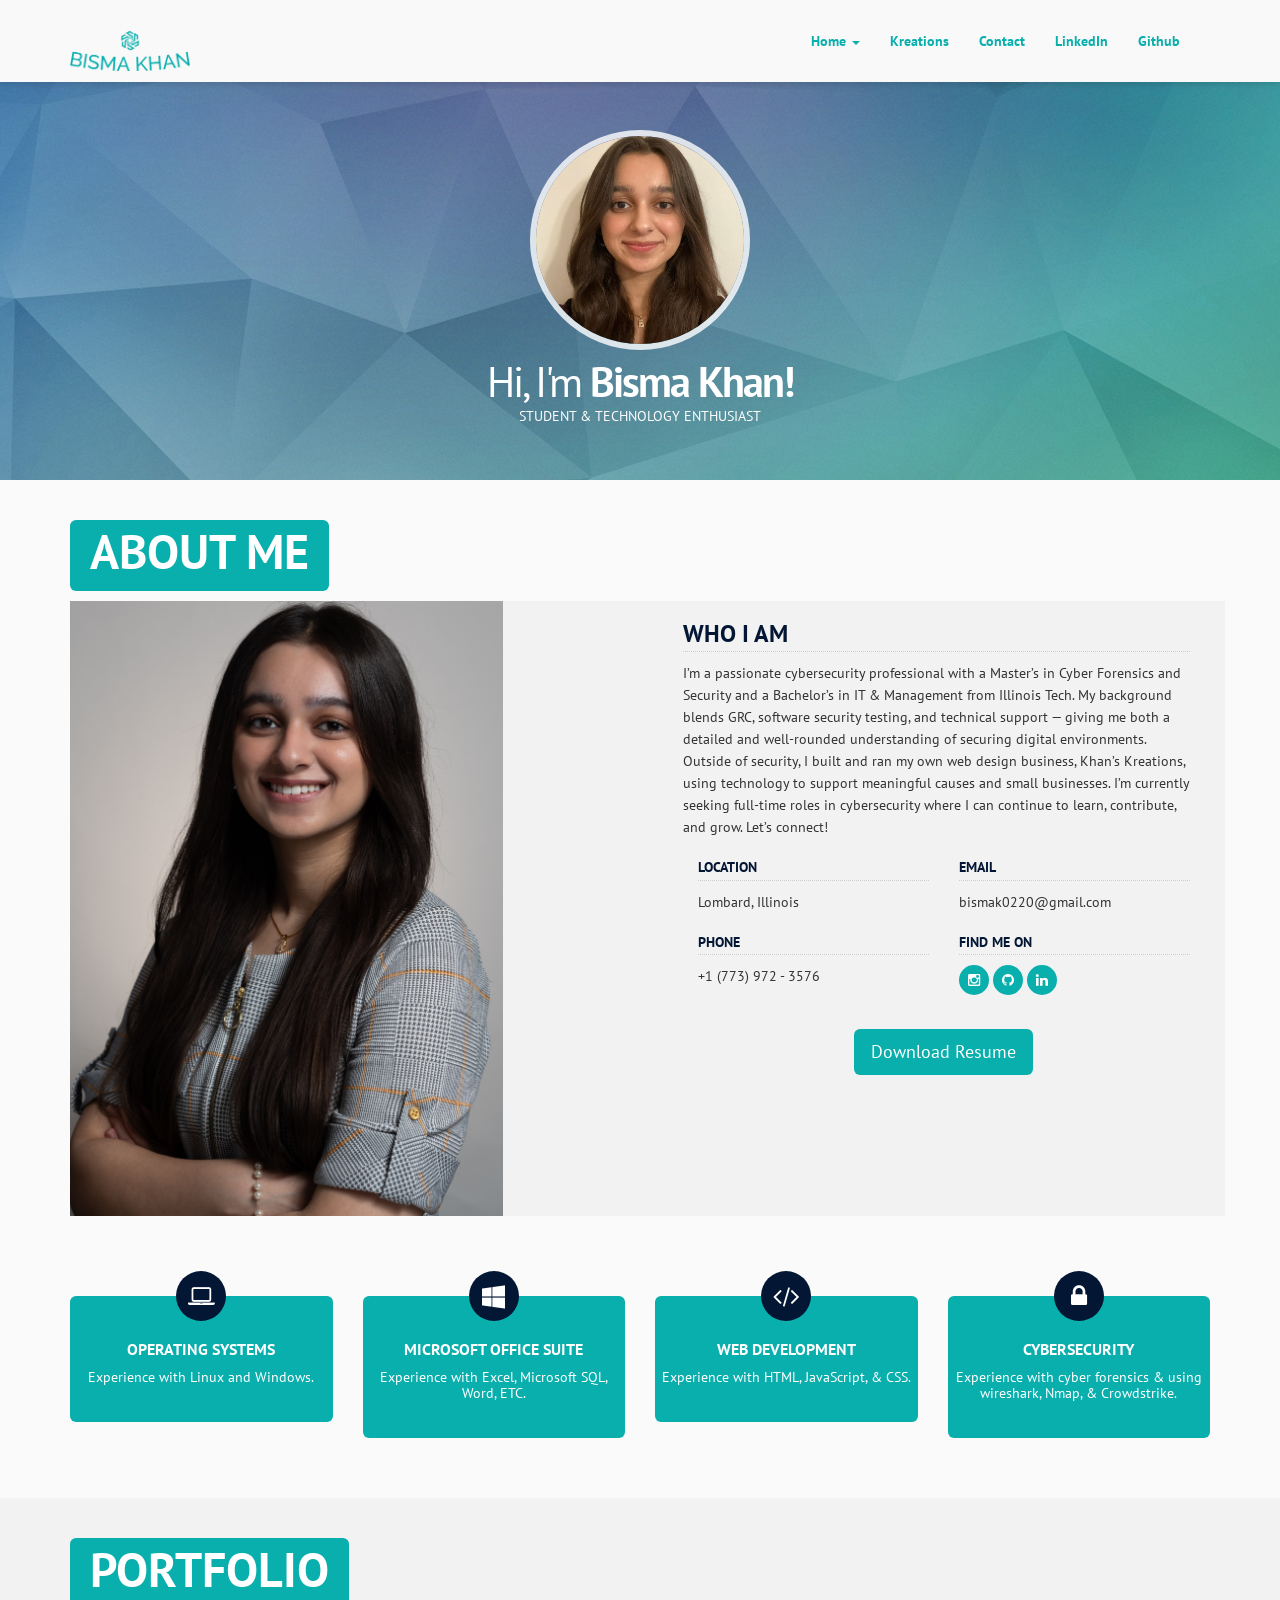
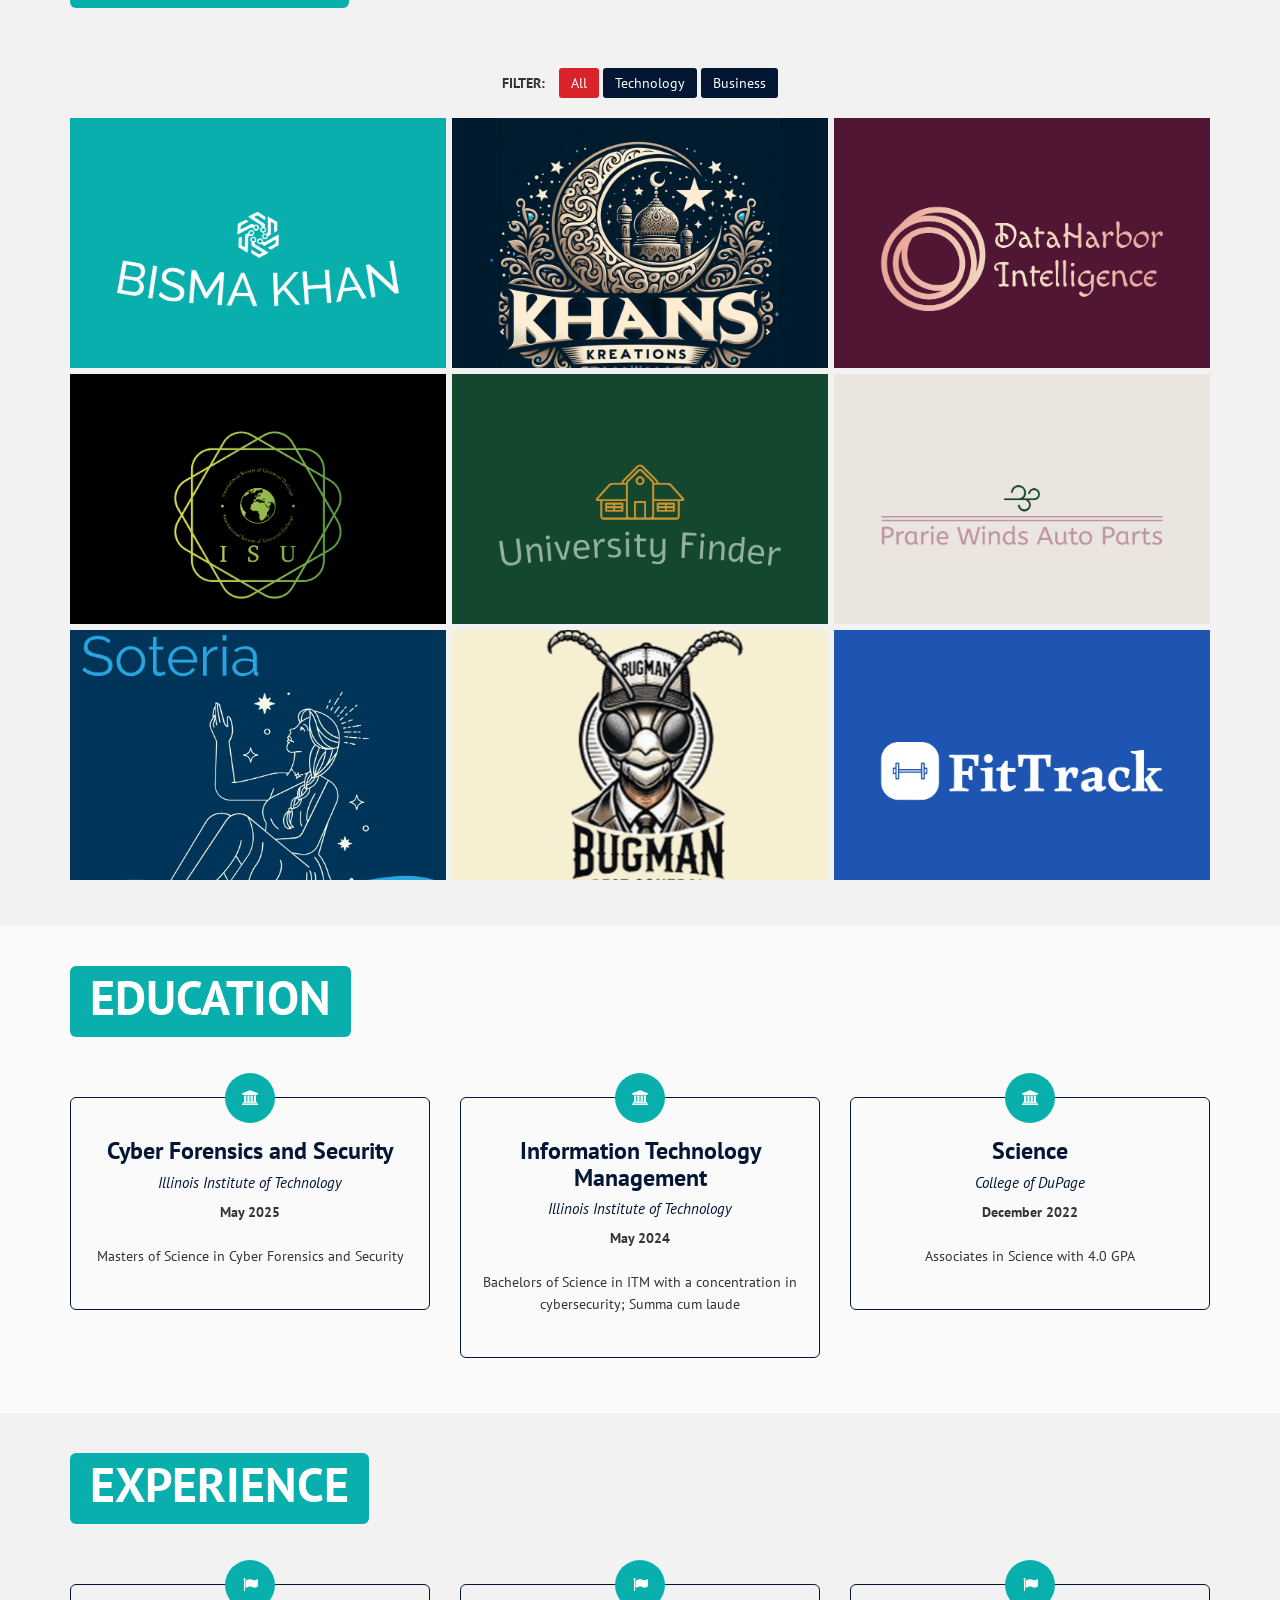
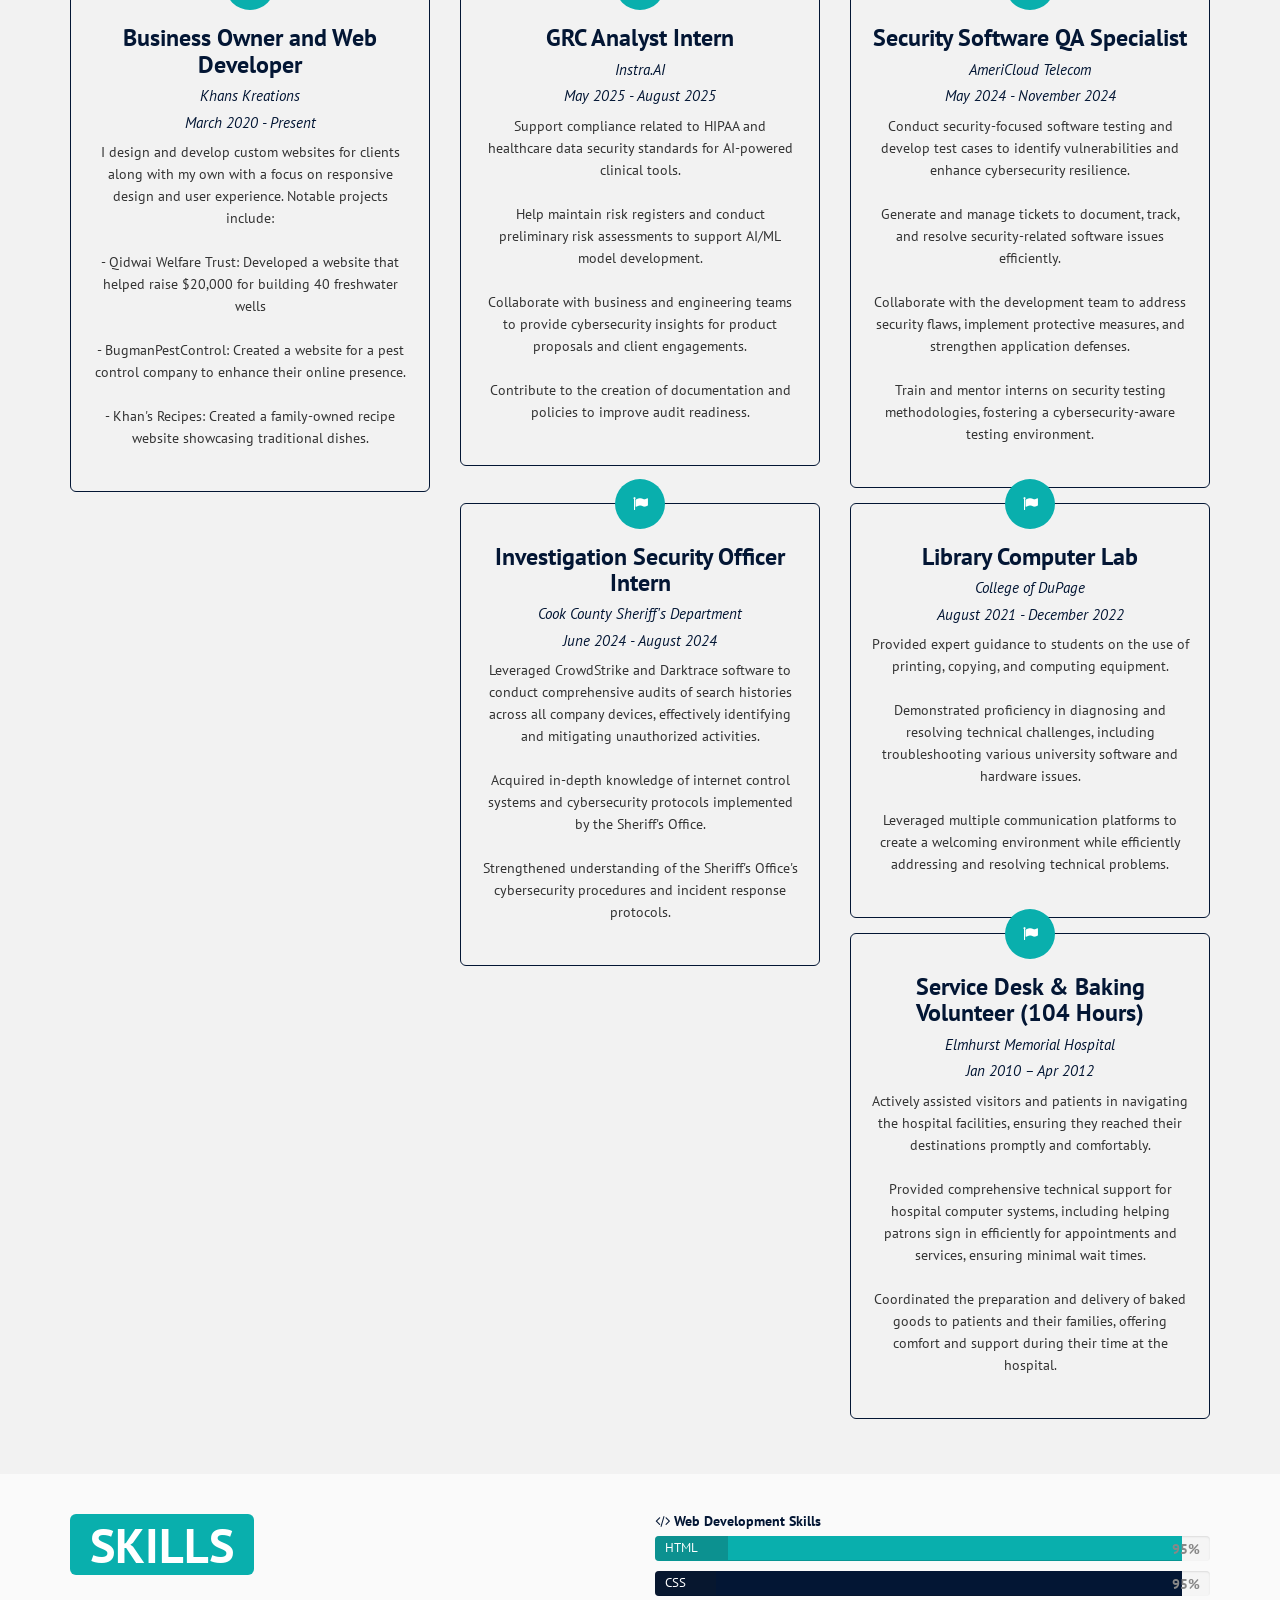
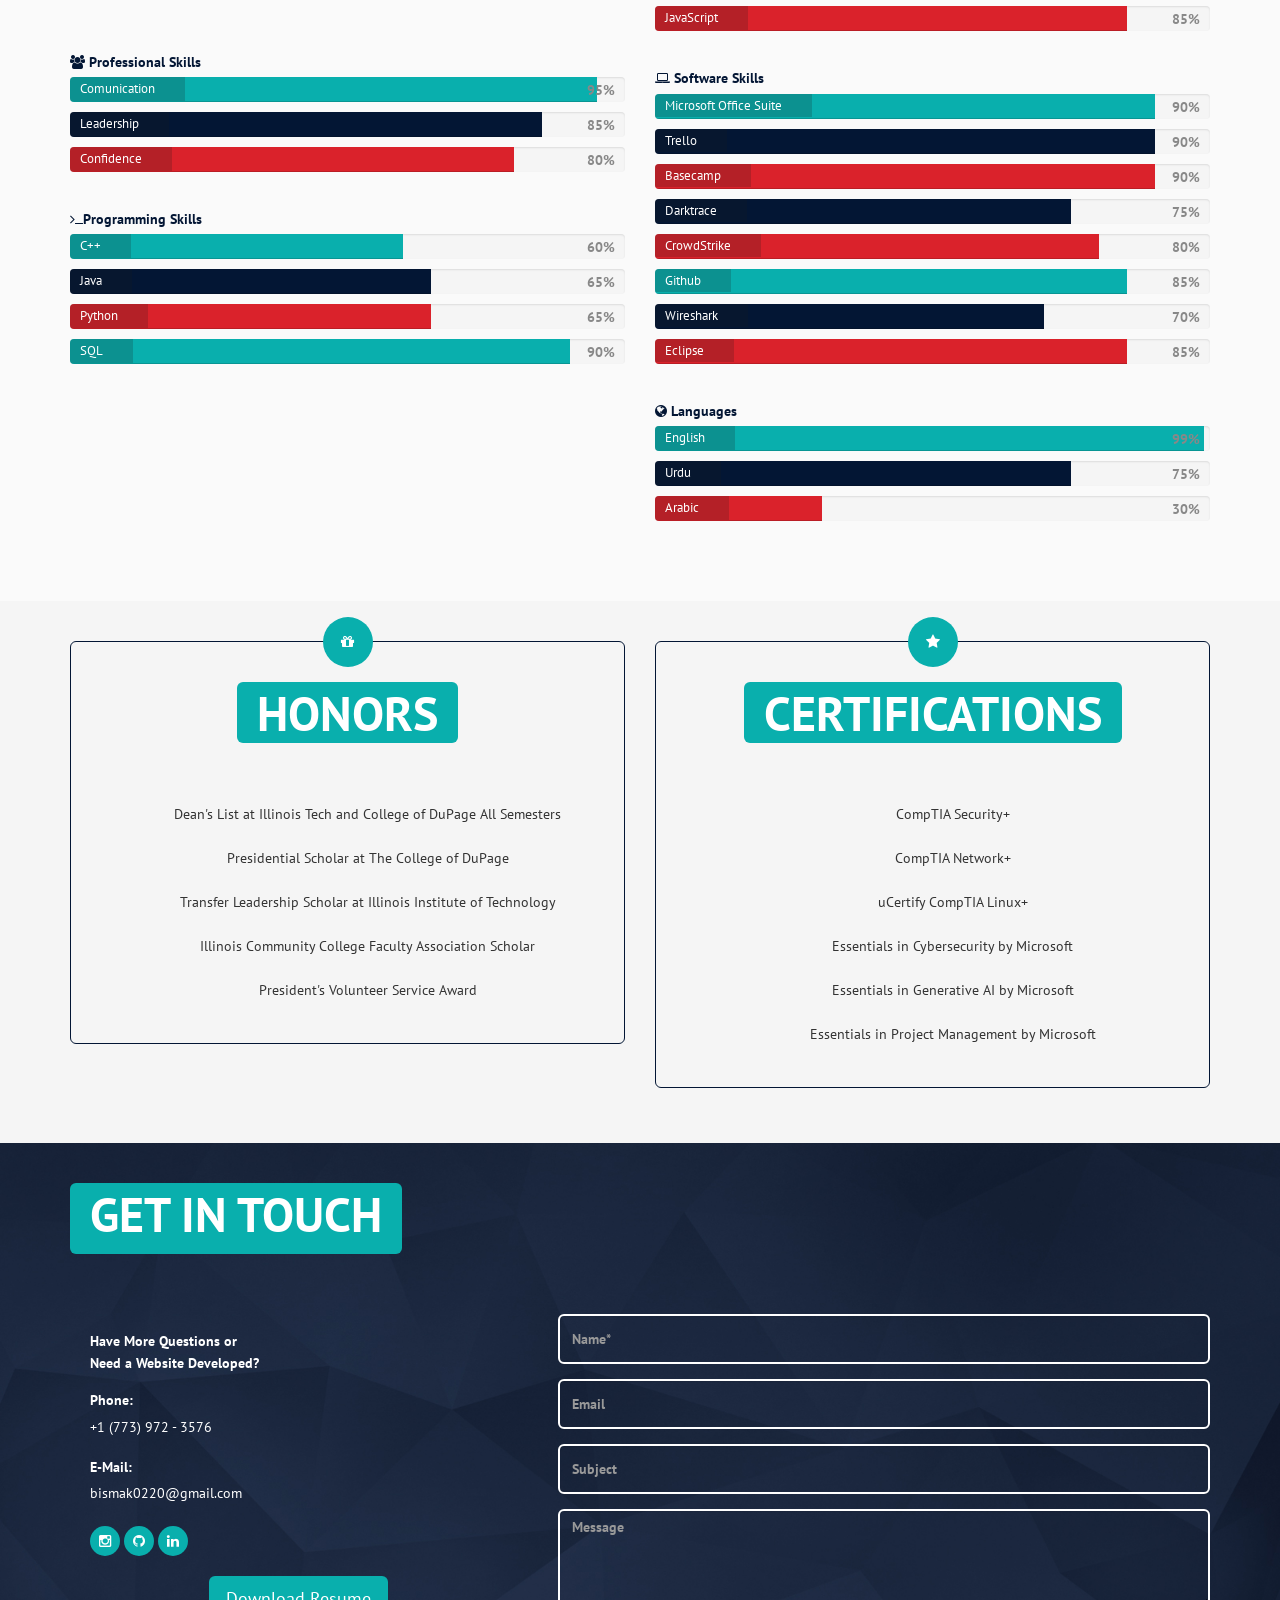
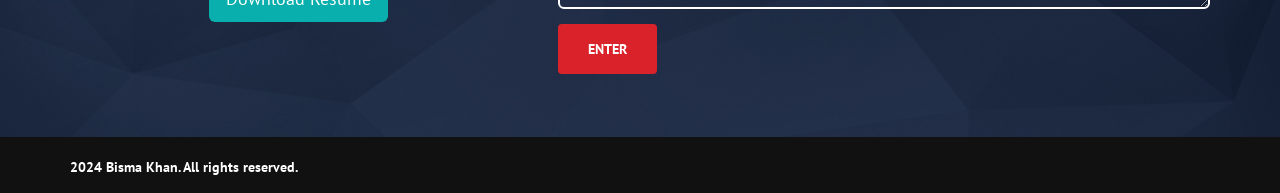
==== index.html @ 7ed5a1ad "updating spacing" ====
<!DOCTYPE html><html lang="en"><head>
	
<meta charset="utf-8">
<meta http-equiv="X-UA-Compatible" content="IE=edge">
<meta name="viewport" content="width=device-width, initial-scale=1">
<title>Bisma's WebPage</title>

<!-- Favicons
================================================== -->
<link rel="shortcut icon" href="favicon2.png" type="image/x-icon">
<link rel="icon" href="favicon2.png" type="image/x-icon">
<!-- / Favicons
================================================== -->

<!-- >> CSS
============================================================================== -->
<link href="vendor/bootstrap/css/bootstrap.min.css" rel="stylesheet">
<!-- Google Web Fonts -->
<link href="https://fonts.googleapis.com/css?family=PT+Sans:400,700" rel="stylesheet" type="text/css">
<!-- Font Awesome -->
<link href="vendor/font-awesome/css/font-awesome.min.css" rel="stylesheet">
<!-- animate.css -->
<link href="vendor/animate.css" rel="stylesheet">
<!-- fancybox.css -->
<link href="vendor/fancybox/jquery.fancybox.css" rel="stylesheet">
<!-- owl carousel -->
<link href="vendor/owl.carousel/owl-carousel/owl.carousel.css" rel="stylesheet">
<link href="vendor/owl.carousel/owl-carousel/owl.theme.css" rel="stylesheet">
<!-- Main Styles -->
<link href="css/styles.css" rel="stylesheet">

<!-- >> /CSS
============================================================================== -->
</head>
<body class="">
<!-- Page Loader
========================================================= -->
<div class="loader-container" id="page-loader"> 
  <div class="loading-wrapper loading-wrapper-hide">
    <div class="loader-animation" id="loader-animation">
        <svg class="svg-loader" width="100" height="100">
          <circle cx="50" cy="50" r="25"></circle>
        </svg>
    </div>    
    <!-- Edit With Your Name -->
    <div class="loader-name" id="loader-name">
      <img src="img/logo-negative.png" alt="">
    </div>
    <!-- /Edit With Your Name -->
  </div>   
</div>
<!-- /End of Page loader
========================================================= -->


<!-- Header
================================================== -->
<header id="header">
	<nav class="navbar">
        <div class="container">

            <!-- Navbar Header -->
            <div class="navbar-header">
            	<!-- Collapse Button -->
                <button type="button" class="navbar-toggle" data-toggle="collapse" data-target=".navbar-main-collapse">
                    <i class="fa fa-bars"></i>
                </button>
                <!-- /Collapse Button -->
                <!-- logo -->
                <a class="navbar-brand" href="#hero1">
                   <img src="img/logo.png" alt="">
                </a>
                <!-- /logo -->
            </div>
            <!-- / Navbar Header -->

            <!-- Collect the nav links, forms, and other content for toggling -->
            <div class="collapse navbar-collapse navbar-right navbar-main-collapse">
                <ul class="nav navbar-nav">
                    <!-- Home Dropdown -->
                    <li class="dropdown">
                        <a href="#" class="dropdown-toggle" data-toggle="dropdown">Home <span class="caret"></span></a>
                        <ul class="dropdown-menu">
                            <li><a href="#about">About</a></li>
                            <li><a href="#portfolio">Portfolio</a></li>
                            <li><a href="#education">Education</a></li>
                            <li><a href="#experience">Experience</a></li>
                            <li><a href="#skills">Skills</a></li>
                            <li><a href="#honors-certifications">Honors</a></li>
                            <li><a href="#honors-certifications">Certifications</a></li>
                        </ul>
                    </li>
                    <!-- Websites -->
                    <li>
                        <a href="Kreations.html">Kreations</a>
                    </li>
                    <!-- Contact -->
                    <li>
                        <a href="#contact">Contact</a>
                    </li>
					<li>
                        <a href="https://www.linkedin.com/in/bkhan02">LinkedIn</a>
                    </li>
					<li>
                        <a href="https://github.com/bismak02">Github</a>
                    </li>
                </ul>
            </div>
            <!-- /.navbar-collapse -->
        </div>
        <!-- /.container -->
    </nav>
</header>
<!-- / Header
================================================== -->

<!-- Main Content
================================================== -->
<section id="body" class="">	

	<!-- Section: Mini Hero -->
	<div class="section-mini-hero" id="hero1" style="background-image: url('img/bg2.jpg');">
		<div class="container">
			<div class="profile-pic">
				<img src="img/profile.jpg" alt="">
			</div>
			<h1 class="title1 mini-hero-title">Hi, I'm <strong>Bisma Khan!</strong></h1>
			<h2 class="title2 mini-hero-subtitle">Student &amp; Technology Enthusiast</h2>			
		</div>
	</div>
	<!-- /Section: Mini Hero -->

	<!-- Section: About  -->
	<div class="section-about" id="about">
		<div class="container">
			<!-- Section Title -->
			<h2 class="title-of-section title-border">About Me</h2>
			<!-- /Section Title -->	
		</div>
		<div class="container about-container">
			<div class="row contrast">
				<!-- Left Column -->
				<div class="col-sm-6 col-no-padding">
					<div class="about-picture" id="about-picture">
						<img src="img/about-image.jpg" alt="" class="responsive-image smaller-image">
					</div>
				</div>			
				<!-- /Left Column -->
				<!-- Right Column -->
				<div class="col-sm-6"> 
					<div class="padding-box">
						<h1 class="title2">Who I am</h1>
						<p>I’m a passionate cybersecurity professional with a Master’s in Cyber Forensics and Security and a Bachelor’s 
							in IT & Management from Illinois Tech. My background blends GRC, software security testing, and technical support 
							— giving me both a detailed and well-rounded understanding of securing digital environments. Outside of security, I 
							built and ran my own web design business, Khan’s Kreations, using technology to support meaningful causes and small 
							businesses. I’m currently seeking full-time roles in cybersecurity where I can continue to learn, contribute, and grow. 
							Let’s connect!</p>		
						<!-- row -->
						<div class="row">
							<!-- col -->
							<div class="col-sm-6">
								<h3 class="title3">Location</h3>
								<p>Lombard, Illinois</p>
							</div>
							<!-- /col -->
							<!-- col -->
							<div class="col-sm-6">
								<h3 class="title3">Email</h3>
								<p>bismak0220@gmail.com</p>
							</div>
							<!-- /col -->
						</div>	
						<!-- /row -->

						<!-- row -->
						<div class="row">
							<!-- col -->
							<div class="col-sm-6">
								<h3 class="title3">Phone</h3>
								<p>+1 (773) 972 - 3576</p>
							</div>
							<!-- /col -->
							<!-- col -->
							<div class="col-sm-6">
								<h3 class="title3">Find me On</h3>
								<!-- Social Icons -->
			                    <div class="social-icons">
			                        <a href="https://www.instagram.com/bisma_k02/"><i class="fa fa-instagram"></i></a>
									<a href="https://github.com/bismak02"><i class="fa fa-github"></i></a>
			                        <a href="https://www.linkedin.com/in/bkhan02/"><i class="fa fa-linkedin"></i></a>
			                    </div>
			                    <!-- /Social Icons -->
											
							</div>
								
							<!-- /col -->
							
						</div>	
		 
						<!-- /row -->					
					</div>
					<!-- Download Resume Button -->
                    <div class="row">
                        <div class="col-sm-12 text-center">
                           <a href="img/Bisma_Khan_Resume_.pdf" class="btn btn-lg" style="background-color: #09afad; color: #ffffff;" download>Download Resume</a>
                        </div>
                    </div>
                    <!-- /Download Resume Button -->
				</div>
				<!-- /Right Column -->
			</div>
		</div>
	</div>	
</section>
	<!-- / Section: About  -->

	<!-- SECTION: Features -->
	<div class="section section-features" id="features">
		<div class="container">	
			<!-- Features -->
			<div class="row">				
				<!-- item -->
				<div class="col-sm-3">
					<div class="feature-item">
						<div class="feature-icon">
							<i class="fa fa-laptop"></i>
						</div>
						<h2 class="feature-title">Operating Systems</h2>
						<div class="feature-description">
							<p>Experience with Linux and Windows.</p>
						</div>
					</div>					
				</div>
				<!-- /item -->
				<!-- item -->
				<div class="col-sm-3">
					<div class="feature-item">
						<div class="feature-icon">
							<i class="fa fa-windows"></i>
						</div>
						<h2 class="feature-title">Microsoft Office Suite</h2>
						<div class="feature-description">
							<p>Experience with Excel, Microsoft SQL, Word, ETC. </p>
						</div>
					</div>					
				</div>
				<!-- /item -->
				<!-- item -->
				<div class="col-sm-3">
					<div class="feature-item">
						<div class="feature-icon">
							<i class="fa fa-code"></i>
						</div>
						<h2 class="feature-title">Web Development</h2>
						<div class="feature-description">
							<p>Experience with HTML, JavaScript, & CSS.</p>
						</div>
					</div>					
				</div>
				<!-- /item -->
				<!-- item -->
				<div class="col-sm-3">
					<div class="feature-item">
						<div class="feature-icon">
							<i class="fa fa-lock"></i>
						</div>
						<h2 class="feature-title">Cybersecurity</h2>
						<div class="feature-description">
							<p>Experience with cyber forensics & using wireshark, Nmap, & Crowdstrike.</p>
						</div>
					</div>					
				</div>
				<!-- /item -->
			</div>
			<!-- /features -->	
		</div>
	</div>
	<!-- /SECTION: Features -->	
	

	<!-- Section: Portfolio -->
	<div class="section section-portfolio contrast" id="portfolio">
		<div class="container">
			<!-- Section Title -->
			<h2 class="title-of-section title-border">Portfolio</h2>
			<!-- /Section Title -->	

			<!-- Categories -->
			<div class="portfolio-filter">
				<div class="" id="filter-header">
					<span class="portfolio-filter-title">Filter: </span>
					<a href="#" class="category-item category-item-active" data-filter="filter-item">All</a>
					<a href="#" class="category-item" data-filter="cat-Technology">Technology</a>
					<a href="#" class="category-item" data-filter="cat-business">Business</a>
				</div>
			</div>
			<!-- Categories -->

			<!-- portfolio list -->
			<div class="portfolio-list row" id="filter-container">

				<!-- item -->
				<div class="col-sm-4">
					<div class="portfolio-item filter-item cat-Technology">
						<a href="https://github.com/bismak02/bismakhan" class="portfolio-thumbnail fancybox" rel="portfolio" style="background-image: url('img/portfolio/p1.png');" target="_blank"></a>
							<!-- portfolio-description -->
							<div class="portfolio-description-wrapper">
								<div class="portfolio-description">
									<!-- portfolio name -->
									<h2 class="portfolio-title">My Website</h2>
									<!-- /portfolio name -->
									<span class="see-more">Showcases my professional experience, skills, and education.</span>
								</div>
							</div>
							<!-- /portfolio-description -->
						</a>
					</div>
				</div>				
				<!-- /item -->

				 <!-- item -->
				<div class="col-sm-4">
					<div class="portfolio-item filter-item cat-Technology">
						<a href='img/portfolio/web.pdf' class="portfolio-thumbnail fancybox" rel="portfolio" style="background-image: url('img/portfolio/p7.jpg');" target="_blank"></a>
							<!-- portfolio-description -->
							<div class="portfolio-description-wrapper">
								<div class="portfolio-description">
									<!-- portfolio name -->
									<h2 class="portfolio-title"> Khans Kreations</h2>
									<!-- /portfolio name -->
									<span class="see-more">Web Development Business</span>
								</div>
							</div>
							<!-- /portfolio-description -->
						</a>
					</div>
				</div>				
				<!-- /item -->
				
				<!-- item -->
				<div class="col-sm-4">
					<div class="portfolio-item filter-item cat-Technology">
						<a href="https://github.com/bismak02/CustomOpenSourceProject" class="portfolio-thumbnail fancybox" rel="portfolio" style="background-image: url('img/portfolio/p2.png');" target="_blank"></a>
							<!-- portfolio-description -->
							<div class="portfolio-description-wrapper">
								<div class="portfolio-description">
									<!-- portfolio name -->
									<h2 class="portfolio-title"> CustomOpenSourceProject</h2>
									<!-- /portfolio name -->
									<span class="see-more">Open-source intelligent application with a user-friendly GUI</span>
								</div>
							</div>
							<!-- /portfolio-description -->
						</a>
					</div>
				</div>				
				<!-- /item -->

				<!-- item -->
				<div class="col-sm-4">
					<div class="portfolio-item filter-item cat-Technology">
						<a href="https://github.com/ITMD362-KevJosBis/project2" class="portfolio-thumbnail fancybox" rel="portfolio" style="background-image: url('img/portfolio/p3.png');" target="_blank"></a>
							<!-- portfolio-description -->
							<div class="portfolio-description-wrapper">
								<div class="portfolio-description">
									<!-- portfolio name -->
									<h2 class="portfolio-title">Redesigned World Dialouge Website</h2>
									<!-- /portfolio name -->
									<span class="see-more">Redesigned ISU Page designed to enchance user experience</span>
								</div>
							</div>
							<!-- /portfolio-description -->
						</a>
					</div>
				</div>				
				<!-- /item -->

				<!-- item -->
				<div class="col-sm-4">
					<div class="portfolio-item filter-item cat-Technology">
						<a href="https://github.com/bismak02/CollegeFinder" class="portfolio-thumbnail fancybox" rel="portfolio" style="background-image: url('img/portfolio/p4.png');" target="_blank"></a>
							<!-- portfolio-description -->
							<div class="portfolio-description-wrapper">
								<div class="portfolio-description">
									<!-- portfolio name -->
									<h2 class="portfolio-title">University Finder</h2>
									<!-- /portfolio name -->
									<span class="see-more">C++ Program that asists user in identifying the most suitable university</span>
								</div>
							</div>
							<!-- /portfolio-description -->
						</a>
					</div>
				</div>				
				<!-- /item -->

				<!-- item -->
				<div class="col-sm-4">
					<div class="portfolio-item filter-item cat-business">
						<a href="img/Final_Proposal.pdf" class="portfolio-thumbnail fancybox" rel="portfolio" style="background-image: url('img/portfolio/p5.png');" target="_blank"></a>
							<!-- portfolio-description -->
							<div class="portfolio-description-wrapper">
								<div class="portfolio-description">
									<!-- portfolio name -->
									<h2 class="portfolio-title">Business Proposal</h2>
									<!-- /portfolio name -->
									<span class="see-more">The proposal is designed to address the dated IT infrastructure at Prairie Wind Auto Parts.</span>
								</div>
							</div>
							<!-- /portfolio-description -->
						</a>
					</div>
				</div>				
				<!-- /item -->

				<!-- item -->
				<div class="col-sm-4">
					<div class="portfolio-item filter-item cat-business cat-Technology">
						<a href="img/Soteria.pdf" class="portfolio-thumbnail fancybox" rel="portfolio" style="background-image: url('img/portfolio/p6.png');" target="_blank"></a>
							<!-- portfolio-description -->
							<div class="portfolio-description-wrapper">
								<div class="portfolio-description">
									<!-- portfolio name -->
									<h2 class="portfolio-title">Soteria</h2>
									<!-- /portfolio name -->
									<span class="see-more">IPRO Project</span>
								</div>
							</div>
							<!-- /portfolio-description -->
						</a>
					</div>
				</div>				
				<!-- /item -->
				<!-- item -->
				<div class="col-sm-4">
					<div class="portfolio-item filter-item cat-business cat-Technology">
						<a href="https://github.com/bismak02/BugManPestControl" class="portfolio-thumbnail fancybox" rel="portfolio" style="background-image: url('img/portfolio/pestcontrol.png');" target="_blank"></a>
							<!-- portfolio-description -->
							<div class="portfolio-description-wrapper">
								<div class="portfolio-description">
									<!-- portfolio name -->
									<h2 class="portfolio-title">BugManPestControl</h2>
									<!-- /portfolio name -->
									<span class="see-more">Pest Control Company</span>
								</div>
							</div>
							<!-- /portfolio-description -->
						</a>
					</div>
				</div>				
				<!-- /item -->
				<!-- /item -->
				<div class="col-sm-4">
					<div class="portfolio-item filter-item cat-business">
						<a href="https://github.com/bismak02/FitTrack" class="portfolio-thumbnail fancybox" rel="portfolio" style="background-image: url('img/portfolio/p8.png');" target="_blank"> </a>
							<!-- portfolio-description -->
							<div class="portfolio-description-wrapper">
								<div class="portfolio-description">
									<!-- portfolio name -->
									<h2 class="portfolio-title">FitTrack</h2>
									<!-- /portfolio name -->
									<span class="see-more">FitTrack is a React.js-based 3-tier web application that offers fitness and nutrition tracking, health calculations, and a blog platform.</span>
								</div>
							</div>
							<!-- /portfolio-description -->
						</a>
					</div>
				</div>				
				<!-- item -->

				

			</div>
			<!-- /portfolio list -->		
		</div>
	</div>	
	<!-- /Section: portfolio -->

	<!-- Section: Resume Education -->
	<div class="section" id="education">
		<div class="container">
			<!-- Section Title -->
			<h2 class="title-of-section title-border">Education</h2>
			<!-- /Section Title -->
			<!-- row -->
			<div class="row">
				<!-- item -->
				<div class="col-sm-4">
					<!-- box -->
					<div class="resume-box">
						<p class="resume-item-ico"><i class="fa fa-bank"></i></p>
						<h2 class="title2 resume-item-title1">Cyber Forensics and Security</h2>
						<h3 class="title3 resume-item-title2">Illinois Institute of Technology</h3>
						<p><strong>May 2025</strong></p>
						<p>Masters of Science in Cyber Forensics and Security</p>
					</div>
					<!-- /box -->
				</div>
				<!-- /item -->
				<!-- item -->
				<div class="col-sm-4">
					<!-- box -->
					<div class="resume-box">
						<p class="resume-item-ico"><i class="fa fa-bank"></i></p>
						<h2 class="title2 resume-item-title1">Information Technology Management</h2>
						<h3 class="title3 resume-item-title2">Illinois Institute of Technology</h3>
						<p><strong>May 2024</strong></p>
						<p>Bachelors of Science in ITM with a concentration in cybersecurity; Summa cum laude</p>
					</div>
					<!-- /box -->
				</div>
				<!-- /item -->
				<!-- item -->
				<div class="col-sm-4">
					<!-- box -->
					<div class="resume-box">
						<p class="resume-item-ico"><i class="fa fa-bank"></i></p>
						<h2 class="title2 resume-item-title1">Science</h2>
						<h3 class="title3 resume-item-title2">College of DuPage</h3>
						<p><strong>December 2022</strong></p>
						<p>Associates in Science with 4.0 GPA</p>
					</div>
					<!-- /box -->
				</div>
				<!-- /item -->
			</div>
			<!-- /row -->
		</div>
	</div>
	<!-- /Section: Resume Education -->
	
	<!-- Section: Resume Experience -->
	<div class="section contrast" id="experience">
		<div class="container">
			<!-- Section Title -->
			<h2 class="title-of-section title-border">Experience</h2>
			<!-- /Section Title -->
			<!-- row -->
			<div class="row">
				 <!-- item -->
				 <div class="col-sm-4">
					<!-- box -->
					<div class="resume-box">
						<p class="resume-item-ico"><i class="fa fa-flag"></i></p>
						<h2 class="title2 resume-item-title1">Business Owner and Web Developer</h2>
						<h3 class="title3 resume-item-title2">Khans Kreations</h3>
						<h3 class="title3 resume-item-title2">March 2020 - Present</h3>
						<p> I design and develop custom websites for clients along with my own with a focus on responsive design and user experience. Notable projects include:</p>
						<p>- Qidwai Welfare Trust: Developed a website that helped raise $20,000 for building 40 freshwater wells </p>
						<p>- BugmanPestControl: Created a website for a pest control company to enhance their online presence.</p>
						<p>- Khan's Recipes: Created a family-owned recipe website showcasing traditional dishes.</p>
					</div>
					<!-- /box -->
				</div>
				<!-- /item -->
				 <!-- item -->
				<div class="col-sm-4">
					<!-- box -->
					<div class="resume-box">
						<p class="resume-item-ico"><i class="fa fa-flag"></i></p>
						<h2 class="title2 resume-item-title1">GRC Analyst Intern</h2>
						<h3 class="title3 resume-item-title2">Instra.AI</h3>
						<h3 class="title3 resume-item-title2">May 2025 - August 2025</h3>
						<p> Support compliance related to HIPAA and healthcare data security standards for AI-powered clinical tools.</p>
						<p> Help maintain risk registers and conduct preliminary risk assessments to support AI/ML model development.</p>
						<p> Collaborate with business and engineering teams to provide cybersecurity insights for product proposals and client engagements.</p>
						<p> Contribute to the creation of documentation and policies to improve audit readiness.</p>
					</div>
					<!-- /box -->
				</div>
				<!-- /item -->
				<!-- item -->
				<div class="col-sm-4">
					<!-- box -->
					<div class="resume-box">
						<p class="resume-item-ico"><i class="fa fa-flag"></i></p>
						<h2 class="title2 resume-item-title1">Security Software QA Specialist</h2>
						<h3 class="title3 resume-item-title2">AmeriCloud Telecom</h3>
						<h3 class="title3 resume-item-title2">May 2024 - November 2024</h3>
						<p> Conduct security-focused software testing and develop test cases to identify vulnerabilities and enhance cybersecurity resilience. </p>
						<p> Generate and manage tickets to document, track, and resolve security-related software issues efficiently. </p>
						<p> Collaborate with the development team to address security flaws, implement protective measures, and strengthen application defenses. </p>
						<p> Train and mentor interns on security testing methodologies, fostering a cybersecurity-aware testing environment. </p>
					</div>
					<!-- /box -->
				</div>
				<!-- /item -->
				<!-- item -->
				<div class="col-sm-4">
					<!-- box -->
					<div class="resume-box">
						<p class="resume-item-ico"><i class="fa fa-flag"></i></p>
						<h2 class="title2 resume-item-title1">Investigation Security Officer Intern</h2>
						<h3 class="title3 resume-item-title2">Cook County Sheriff's Department</h3>
						<h3 class="title3 resume-item-title2">June 2024 - August 2024</h3>
						<p> Leveraged CrowdStrike and Darktrace software to conduct comprehensive audits of search histories across all company devices, effectively identifying and mitigating unauthorized activities.</p>
						<p> Acquired in-depth knowledge of internet control systems and cybersecurity protocols implemented by the Sheriff's Office.</p>
						<p> Strengthened understanding of the Sheriff's Office's cybersecurity procedures and incident response protocols.</p>
					</div>
					<!-- /box -->
				</div>
				<!-- /item -->
				<!-- item -->
				<div class="col-sm-4">
					<!-- box -->
					<div class="resume-box">
						<p class="resume-item-ico"><i class="fa fa-flag"></i></p>
						<h2 class="title2 resume-item-title1">Library Computer Lab</h2>
						<h3 class="title3 resume-item-title2">College of DuPage</h3>
						<h3 class="title3 resume-item-title2">August 2021 - December 2022</h3>
						<p> Provided expert guidance to students on the use of printing, copying, and computing equipment.</p>
						<p> Demonstrated proficiency in diagnosing and resolving technical challenges, including troubleshooting various university software and hardware issues.</p>
						<p> Leveraged multiple communication platforms to create a welcoming environment while efficiently addressing and resolving technical problems.</p>
					</div>
					<!-- /box -->
				</div>
				<!-- /item -->
				<!-- item -->
				<div class="col-sm-4">
					<!-- box -->
					<div class="resume-box">
						<p class="resume-item-ico"><i class="fa fa-flag"></i></p>
						<h2 class="title2 resume-item-title1">Service Desk & Baking Volunteer (104 Hours)</h2>
						<h3 class="title3 resume-item-title2">Elmhurst Memorial Hospital</h3>
						<h3 class="title3 resume-item-title2">Jan 2010 – Apr 2012</h3>
						<p> Actively assisted visitors and patients in navigating the hospital facilities, ensuring they reached their destinations promptly and comfortably.</p>
						<p> Provided comprehensive technical support for hospital computer systems, including helping patrons sign in efficiently for appointments and services, ensuring minimal wait times.</p>
						<p> Coordinated the preparation and delivery of baked goods to patients and their families, offering comfort and support during their time at the hospital.</p>
						
					</div>
					<!-- /box -->
				</div>
				<!-- /item -->
			</div>
			<!-- /row -->
		</div>
	</div>
	<!-- /Section: Resume Experience -->

	<!-- Double Section -->
	<div class="section" id="testimonials">
		<div class="container">
			<!-- row -->
			<div class="row">
				<!-- Col -->
			
					<!-- Section: Testimonials -->
					
				<div class="col-sm-6">
					<!-- Section: Skills -->
					<div class="section-skills">

						<!-- Section Title -->
						<h2 class="title-of-section text-right">Skills</h2>
						<!-- /Section Title -->

						<!-- Item Title -->
						<h3 class="title4"><i class="fa fa-users"></i> Professional Skills</h3>
						<!-- /Item Title -->
						<!-- Skils List -->						
						<ul class="skills-list">
		                    <!-- item-list -->
		                    <li>
		                      <div class="progress">
		                        <div class="progress-bar" role="progressbar" data-percent="95%" style="width: 95%;">
		                            <span class="sr-only">95% Complete</span>
		                        </div>
		                        <span class="progress-type">Comunication</span>
		                        <span class="progress-completed">95%</span>
		                      </div>
		                    </li>
		                    <!-- /item list -->
		                    <!-- item-list -->
		                    <li>
		                      <div class="progress">
		                        <div class="progress-bar progress-bar-2" role="progressbar" data-percent="85%" style="width: 85%;">
		                            <span class="sr-only">85% Complete</span>
		                        </div>
		                        <span class="progress-type">Leadership</span>
		                        <span class="progress-completed">85%</span>
		                      </div>
		                    </li>
		                    <!-- /item list -->
		                    <!-- item-list -->
		                    <li>
		                      <div class="progress" title="Doing my best!">
		                        <div class="progress-bar progress-bar-3" role="progressbar" data-percent="80%" style="width: 80%;">
		                            <span class="sr-only">80% Complete</span>
		                        </div>
		                        <span class="progress-type">Confidence</span>
		                        <span class="progress-completed">80%</span>
		                      </div>
		                    </li>
		                    <!-- /item list -->
		                </ul>

						<!-- /Skils List -->

						<!-- Item Title -->
						<h3 class="title4"><i class="fa fa-terminal"></i>Programming Skills</h3>
						<!-- /Item Title -->
						<!-- Skils List -->						
						<ul class="skills-list">
		                    <!-- item-list -->
		                    <li>
		                      <div class="progress">
		                        <div class="progress-bar" role="progressbar" data-percent="60%" style="width: 60%;">
		                            <span class="sr-only">60% Complete</span>
		                        </div>
		                        <span class="progress-type">C++</span>
		                        <span class="progress-completed">60%</span>
		                      </div>
		                    </li>
		                    <!-- /item list -->
		                    <!-- item-list -->
		                    <li>
		                      <div class="progress">
		                        <div class="progress-bar progress-bar-2" role="progressbar" data-percent="65%" style="width: 65%;">
		                            <span class="sr-only">65% Complete</span>
		                        </div>
		                        <span class="progress-type">Java</span>
		                        <span class="progress-completed">65%</span>
		                      </div>
		                    </li>
		                    <!-- /item list -->
		                    <!-- item-list -->
		                    <li>
		                      <div class="progress" title="Doing my best!">
		                        <div class="progress-bar progress-bar-3" role="progressbar" data-percent="65%" style="width: 65%;">
		                            <span class="sr-only">65% Complete</span>
		                        </div>
		                        <span class="progress-type">Python</span>
		                        <span class="progress-completed">65%</span>
		                      </div>
		                    </li>
		                    <!-- /item list -->
		                    <!-- item-list -->
		                    <li>
		                      <div class="progress">
		                        <div class="progress-bar" role="progressbar" data-percent="90%" style="width: 90%;">
		                            <span class="sr-only">90% Complete</span>
		                        </div>
		                        <span class="progress-type">SQL</span>
		                        <span class="progress-completed">90%</span>
		                      </div>
		                    </li>
		                    <!-- /item list -->
		                </ul>
						<!-- /Skils List -->
					</div>
					<!-- /Section: Skills -->
				</div>

				<!-- /Col -->
			 <!-- Add another column for additional skills -->
            <div class="col-sm-6">
                <!-- Section: Skills -->
                <div class="section-skills">
								<!-- Item Title -->
						<h3 class="title4"><i class="fa fa-code"></i> Web Development Skills</h3>
						<!-- /Item Title -->
						<!-- Skils List -->						
						<ul class="skills-list">
		                    <!-- item-list -->
		                    <li>
		                      <div class="progress">
		                        <div class="progress-bar" role="progressbar" data-percent="95%" style="width: 95%;">
		                            <span class="sr-only">95% Complete</span>
		                        </div>
		                        <span class="progress-type">HTML</span>
		                        <span class="progress-completed">95%</span>
		                      </div>
		                    </li>
		                    <!-- /item list -->
		                    <!-- item-list -->
		                    <li>
		                      <div class="progress">
		                        <div class="progress-bar progress-bar-2" role="progressbar" data-percent="95%" style="width: 95%;">
		                            <span class="sr-only">95% Complete</span>
		                        </div>
		                        <span class="progress-type">CSS</span>
		                        <span class="progress-completed">95%</span>
		                      </div>
		                    </li>
		                    <!-- /item list -->
		                    <!-- item-list -->
		                    <li>
		                      <div class="progress" title="Doing my best!">
		                        <div class="progress-bar progress-bar-3" role="progressbar" data-percent="85%" style="width: 85%;">
		                            <span class="sr-only">85% Complete</span>
		                        </div>
		                        <span class="progress-type">JavaScript</span>
		                        <span class="progress-completed">85%</span>
		                      </div>
		                    </li>
		                    <!-- /item list -->
		                </ul>
						<!-- /Skils List -->
							<!-- Item Title -->
							<h3 class="title4"><i class="fa fa-laptop"></i> Software Skills</h3>
							<!-- /Item Title -->
							<!-- Skils List -->						
							<ul class="skills-list">
							<!-- item-list -->
		                    <li>
		                      <div class="progress">
		                        <div class="progress-bar" role="progressbar" data-percent="90%" style="width: 90%;">
		                            <span class="sr-only">90% Complete</span>
		                        </div>
		                        <span class="progress-type">Microsoft Office Suite</span>
		                        <span class="progress-completed">90%</span>
		                      </div>
		                    </li>
		                    <!-- /item list -->
		                    <!-- item-list -->
		                    <li>
		                      <div class="progress">
		                        <div class="progress-bar progress-bar-2" role="progressbar" data-percent="90%" style="width: 90%;">
		                            <span class="sr-only">90% Complete</span>
		                        </div>
		                        <span class="progress-type">Trello</span>
		                        <span class="progress-completed">90%</span>
		                      </div>
		                    </li>
		                    <!-- /item list -->
											
		                    <!-- item-list -->
		                    <li>
		                      <div class="progress">
		                        <div class="progress-bar progress-bar-3" role="progressbar" data-percent="90%" style="width: 90%;">
		                            <span class="sr-only">90% Complete</span>
		                        </div>
		                        <span class="progress-type">Basecamp</span>
		                        <span class="progress-completed">90%</span>
		                      </div>
		                    </li>
		                    <!-- /item list -->
							      <!-- item-list -->
								  <li>
									<div class="progress">
									  <div class="progress-bar progress-bar-2" role="progressbar" data-percent="75%" style="width: 75%;">
										  <span class="sr-only">75% Complete</span>
									  </div>
									  <span class="progress-type">Darktrace</span>
									  <span class="progress-completed">75%</span>
									</div>
								  </li>
								  <!-- /item list -->
							     <!-- item-list -->
								 <li>
									<div class="progress">
									  <div class="progress-bar progress-bar-3" role="progressbar" data-percent="80%" style="width: 80%;">
										  <span class="sr-only">80% Complete</span>
									  </div>
									  <span class="progress-type">CrowdStrike</span>
									  <span class="progress-completed">80%</span>
									</div>
								  </li>
								  <!-- /item list -->
		                    <!-- item-list -->
		                    <li>
		                      <div class="progress" title="Doing my best!">
		                        <div class="progress-bar" role="progressbar" data-percent="85%" style="width: 85%;">
		                            <span class="sr-only">85% Complete</span>
		                        </div>
		                        <span class="progress-type">Github</span>
		                        <span class="progress-completed">85%</span>
		                      </div>
		                    </li>
		                    <!-- /item list -->
												<!-- item-list -->
		                    <li>
		                      <div class="progress">
		                        <div class="progress-bar progress-bar-2" role="progressbar" data-percent="70%" style="width: 70%;">
		                            <span class="sr-only">70% Complete</span>
		                        </div>
		                        <span class="progress-type">Wireshark</span>
		                        <span class="progress-completed">70%</span>
		                      </div>
		                    </li>
		                    <!-- /item list -->
												<!-- item-list -->
		                    <li>
		                      <div class="progress" title="Doing my best!">
		                        <div class="progress-bar progress-bar-3" role="progressbar" data-percent="85%" style="width: 85%;">
		                            <span class="sr-only">85% Complete</span>
		                        </div>
		                        <span class="progress-type">Eclipse</span>
		                        <span class="progress-completed">85%</span>
		                      </div>
		                    </li>
		                    <!-- /item list -->
		                </ul>
						<!-- /Skils List -->
							<!-- Item Title -->
						<h3 class="title4"><i class="fa fa-globe"></i> Languages</h3>
						<!-- /Item Title -->
						<!-- Skils List -->						
						<ul class="skills-list">
		                    <!-- item-list -->
		                    <li>
		                      <div class="progress">
		                        <div class="progress-bar" role="progressbar" data-percent="99%" style="width: 99%;">
		                            <span class="sr-only">99% Complete</span>
		                        </div>
		                        <span class="progress-type">English</span>
		                        <span class="progress-completed">99%</span>
		                      </div>
		                    </li>
		                    <!-- /item list -->
		                    <!-- item-list -->
		                    <li>
		                      <div class="progress">
		                        <div class="progress-bar progress-bar-2" role="progressbar" data-percent="75%" style="width: 75%;">
		                            <span class="sr-only">75% Complete</span>
		                        </div>
		                        <span class="progress-type">Urdu</span>
		                        <span class="progress-completed">75%</span>
		                      </div>
		                    </li>
		                    <!-- /item list -->
		                    <!-- item-list -->
		                    <li>
		                      <div class="progress" title="Doing my best!">
		                        <div class="progress-bar progress-bar-3" role="progressbar" data-percent="30%" style="width: 30%;">
		                            <span class="sr-only">30% Complete</span>
		                        </div>
		                        <span class="progress-type">Arabic</span>
		                        <span class="progress-completed">30%</span>
		                      </div>
		                    </li>
		                    <!-- /item list -->
		                </ul>
						<!-- /Skils List -->
            </div>
            <!-- /Additional Column -->
        </div>
        <!-- /row -->
    </div>
</div>
	</div>
<!-- /Double Section -->
<!-- Section: Honors and Certifications -->
<div class="section section-honors-certifications" id="honors-certifications" style="background-color: #f5f5f5;">
    <div class="container">
        <div class="row">
            <!-- Honors Column -->
            <div class="col-md-6">
                <!-- Honors Title -->
								<div class="resume-box">
						<p class="resume-item-ico"><i class="fa fa-gift"></i></p>
                <h2 class="title-of-section">Honors</h2>
                <!-- /Honors Title -->
                <!-- Honors List -->
                <div class="row">
                    <div class="col-sm-12">
                        <ul class="honors-list">
                            <p>Dean's List at Illinois Tech and College of DuPage All Semesters</p>
							<p>Presidential Scholar at The College of DuPage</p>
							<p>Transfer Leadership Scholar at Illinois Institute of Technology</p>
							<p>Illinois Community College Faculty Association Scholar</p>
							<p>President's Volunteer Service Award</p>
                        </ul>
                    </div>
                </div>
			</div>
								
                <!-- /Honors List -->
            </div>
            <!-- /Honors Column -->
            <!-- Certifications Column -->
            <div class="col-md-6">
                <!-- Certifications Title -->
									<div class="resume-box">
						<p class="resume-item-ico"><i class="fa fa-star"></i></p>
                <h2 class="title-of-section">Certifications</h2>
                <!-- /Certifications Title -->
                <!-- Certifications List -->
                <div class="row">
                    <div class="col-sm-12">
                        <ul class="certifications-list">
							<p>CompTIA Security+</p>
							<p>CompTIA Network+</p>
							<p>uCertify CompTIA Linux+</p>
                            <p>Essentials in Cybersecurity by Microsoft</p>
							<p>Essentials in Generative AI by Microsoft</p>
							<p>Essentials in Project Management by Microsoft</p>
                        </ul>
                    </div>
                </div>
									</div>
                <!-- /Certifications List -->
            </div>
            <!-- /Certifications Column -->
        </div>
    </div>
</div>
<!-- /Section: Honors and Certifications -->
<!-- /Double Section -->
	

	<!-- Section: Contact -->		
	<div class="section section-contact" id="contact">
		<div class="container">
			<!-- Section Title -->
			<h2 class="title-of-section title-border">Get in Touch</h2>
			<!-- /Section Title -->
			<!-- row -->
			<div class="row">
				<!-- col -->
				<div class="col-sm-5">
					<!-- box -->
					<div class="contact-box">
						<h4 class="title4">Have More Questions or </h4>
						<h4 class="title4">Need a Website Developed? </h4>
						<p></p>
						<h4 class="title4">Phone: </h4>
						<p>+1 (773) 972 - 3576</p>
						<h4 class="title4">E-Mail: </h4>
						<p>bismak0220@gmail.com</p>
						<!-- Social Icons -->
	                    <div class="social-icons">
	                        <a href="https://www.instagram.com/bisma_k02/"><i class="fa fa-instagram"></i></a>
							<a href="https://github.com/bismak02"><i class="fa fa-github"></i></a>
							<a href="https://www.linkedin.com/in/bkhan02/"><i class="fa fa-linkedin"></i></a>	                
	                    </div>
	                    <!-- /Social Icons -->
											
					</div>
						<!-- Download Resume Button -->
                    <div class="row">
                        <div class="col-sm-12 text-center">
                           <a href="img/Bisma_Khan_Resume_.pdf" class="btn btn-lg" style="background-color: #09afad; color: #ffffff;" download>Download Resume</a>
                        </div>
                    </div>
                    <!-- /Download Resume Button -->
					<!-- /box -->					
				</div>
				<!-- /col -->
				<!-- col -->
				<div class="col-sm-7">
					<!-- form -->
					<form action="https://formspree.io/f/meqygkke" method="POST"
>
						<!-- item -->            
						<div class="form-group">
						  <input type="text" class="form-control required" id="name" name="name" placeholder="Name*" required="">
						</div>    
						<!-- /item -->
						<!-- item -->        
						<div class="form-group">
						  <input type="email" class="form-control required" id="email" name="email" placeholder="Email" required="">
						</div>    
						<!-- /item --> 
						<!-- item -->            
						<div class="form-group">
						  <input type="text" class="form-control required" id="subject" name="subject" placeholder="Subject" required="">
						</div>    
						<!-- /item -->
						<!-- item -->            
						<div class="form-group">
						  <textarea class="form-control required" name="message" id="message" placeholder="Message" required=""></textarea>
						</div>    
						<!-- /item --> 
						<!-- item -->            
						<div class="form-group form-send">
						  <input type="submit" value="Enter" class="btn btn-default btn3">
						</div>    
						<!-- /item -->                
					</form>
					<!-- /form -->
				</div>
				<!-- /col -->
			</div>
			<!-- /row -->
		</div>
	</div>
	<!-- /Section: Contact -->	




<!-- /Main Content
================================================== -->


<!-- Footer
================================================== -->
<footer id="footer">
    <div class="secondary-footer">
        <div class="container">
            <!-- row -->
            <div class="row">
                <!-- col -->
                <div class="col-sm-6">
                    <p class="footer-quote"><strong>2024 Bisma Khan. All rights reserved.</strong></p>
                </div>
                <!-- /col -->
                <!-- col -->
                <div class="col-sm-6 text-right">
                   
                </div>
                <!-- /col -->
            </div>
            <!-- /row -->
        </div>        
    </div>  
</footer>
<!-- /Footer
================================================== -->


<!-- >> JS
============================================================================== -->

<!-- jQuery (necessary for Bootstrap's JavaScript plugins) -->
<script async="" src="www.google-analytics.com/analytics.js"></script><script src="vendor/jquery.min.js"></script>
<!-- Include all compiled plugins (below), or include individual files as needed -->
<script src="vendor/bootstrap/js/bootstrap.min.js"></script>
<script src="vendor/validate.js"></script>
<!-- Owl Caroulsel -->
<script src="vendor/owl.carousel/owl-carousel/owl.carousel.js"></script>
<!-- Waypoints -->
<script src="vendor/waypoints.min.js"></script>
<!-- Fancybox -->
<script src="vendor/fancybox/jquery.fancybox.js"></script>
<!-- Owl Caroulsel -->
<script src="vendor/owl.carousel/owl-carousel/owl.carousel.js"></script>
<!-- Images Loaded-->
<script src="vendor/imagesloaded.pkgd.min.js"></script>
<!-- Double Tap to Go -->
<script src="vendor/doubletaptogo.min.js"></script>
<!-- Cross-browser -->
<script src="vendor/cross-browser.js"></script>
<!-- Main Scripts -->
<script src="js/main.js"></script>


<!-- HTML5 Shim and Respond.js IE8 support of HTML5 elements and media queries -->
<!-- WARNING: Respond.js doesn't work if you view the page via file:// -->
<!--[if lt IE 9]>
  <script src="vendor/html5shiv.js"></script>
  <script src="vendor/respond.min.js"></script>
<![endif]-->
<!-- >> /JS
============================================================================= -->

<!-- Analytics -->
<!-- Google tag (gtag.js) -->
<script async src="https://www.googletagmanager.com/gtag/js?id=G-BHKVP8DZ0N"></script>
<script>
  window.dataLayer = window.dataLayer || [];
  function gtag(){dataLayer.push(arguments);}
  gtag('js', new Date());

  gtag('config', 'G-BHKVP8DZ0N');
</script>
<!-- /Analytics -->

</html>
---- css/styles.css ----
@charset "utf-8";
/*------------------------------------------------------------------
[Main Theme Styles]

Project:  Portfolo Website
Author: Bisma Khan
Version:  1.1
Last change:  2/25/2025
Primary use:  Start for projects

/* ==========================================================
! >> MIXINS / VARIABLES (LESS)
==============	=========================================== */
.color1 {
  color: #09afad;
}
.color2 {
  color: #031634;
}
.color3 {
  color: #09afad;
}
.font1 {
  font-family: 'PT Sans', sans-serif;
}
.bold {
  font-weight: bold;
}
.bg-cover,
.background-cover {
  -webkit-background-size: cover;
  -moz-background-size: cover;
  -o-background-size: cover;
  background-size: cover;
}
.box-shadow {
  -webkit-box-shadow: 0px 2px 6px 0px rgba(50, 50, 50, 0.3);
  -moz-box-shadow: 0px 2px 6px 0px rgba(50, 50, 50, 0.3);
  box-shadow: 0px 2px 6px 0px rgba(50, 50, 50, 0.3);
}
.responsive-image {
  width: 100%;
}
.section {
  padding-top: 20px;
  padding-bottom: 20px;
}
.text-left {
  text-align: left !important;
}
.text-right {
  text-align: right !important;
}
.clearfix:after {
  content: '';
  display: block;
  clear: both;
}
.mtop0 {
  margin-top: 0;
}
.mtop20 {
  margin-top: 20px;
}
.mtop40 {
  margin-top: 40px;
}
/* ==========================================================
! >> General
========================================================== */

html {
  background: #e9e9e9;
}
body {
  font-family: 'PT Sans', sans-serif;
  -webkit-font-smoothing: subpixel-antialiased;
  background: #fafafa;
}
.section {
  padding-top: 40px;
  padding-bottom: 40px;
}
.col-no-padding {
  padding: 0 !important;
}
.body-boxed {
  max-width: 1280px;
  margin: 0 auto;
  background: #fafafa;
  margin-top: 20px;
  margin-bottom: 20px;
}
.bdw-wrapper {
  text-align: center;
  margin-bottom: 40px;
}
.bdw-wrapper:before {
  content: '';
  display: block;
  height: 3px;
  width: 80px;
  margin: 0 auto;
  margin-bottom: 20px;
  background: #09afad;
  opacity: 0.8;
}
.bdw-wrapper:after {
  content: '';
  display: block;
  height: 4px;
  width: 80px;
  margin: 0 auto;
  margin-top: 20px;
  background: #09afad;
  opacity: 0.8;
}
.bdw-wrapper-negative:before,
.bdw-wrapper-negative:after {
  background: #ffffff;
}
/* ==========================================================
! >> Typography
========================================================== */
.titleM {
  color: #031634;
}
.titleM:first-child {
  margin-top: 0!important;
}
.title1 {
  color: #031634;
  font-weight: bold;
  font-size: 36px;
  line-height: 44px;
  margin-bottom: 20px;
}
.title1:first-child {
  margin-top: 0!important;
}
.title2 {
  color: #031634;
  font-size: 24px;
  font-weight: bold;
  margin-bottom: 10px;
}
.title2:first-child {
  margin-top: 0!important;
}
.title3 {
  color: #031634;
  font-size: 20px;
  font-weight: bold;
}
.title3:first-child {
  margin-top: 0!important;
}
.title4 {
  color: #031634;
  font-size: 14px;
  font-weight: bold;
  margin-bottom: 7px;
}
.title4:first-child {
  margin-top: 0!important;
}
.title4:first-child {
  margin-top: 0!important;
}
.title5 {
  color: #031634;
  font-weight: bold;
}
.title5:first-child {
  margin-top: 0!important;
}
.title-of-section {
  text-align: center;
  margin-top: 0;
  margin-bottom: 60px;
  font-weight: bold;
  text-transform: uppercase;
  color: #ffffff;
  display: inline-block;
  padding: 5px 20px;
  padding-bottom: 3px;
  background: #09afad;
  font-size: 48px;
  border-radius: 6px;
  -moz-border-radius: 6px;
  -webkit-border-radius: 6px;
}
.title-of-section.title-border:after {
  content: '';
  display: block;
  margin: 0 auto;
  margin-top: 10px;
}
@media only screen and (max-width: 767px) {
  .title-of-section {
    font-size: 32px; /* Adjust the font size as needed */
  }
}
p {
  font-size: 14px;
  line-height: 22px;
  margin-bottom: 22px;
}
.text-lg {
  font-size: 22px;
}
/* ==========================================================
! >> Buttons
========================================================== */
.btn {
  -webkit-transition: all 0.3s ease-in-out;
  -moz-transition: all 0.3s ease-in-out;
  transition: all 0.3s ease-in-out;
  background-color: #ccc;
  margin-bottom: 8px;
}
.btn-default {
  border: 0;
  background: #da222b;
  color: #ffffff;
  padding: 15px 30px;
  font-weight: bold;
  text-transform: uppercase;
}
.btn-default:hover {
  background: #b80009;
  color: #ffffff;
}
.btn-primary {
  background-color: #3276b1;
}
.btn-success {
  background-color: #4cae4c;
}
.btn-info {
  background-color: #4cae4c;
}
.btn-warning {
  background-color: #eea236;
}
.btn-danger {
  background-color: #d43f3a;
}
/* ==========================================================
! >> Elements
========================================================== */
.balloon {
  padding: 15px 25px;
  background: #09afad;
  color: #ffffff;
  border-radius: 5px;
  -moz-border-radius: 5px;
  -webkit-border-radius: 5px;
  position: relative;
}
.balloon:after {
  content: '';
  display: block;
  width: 10px;
  height: 10px;
  position: absolute;
  left: 50%;
  bottom: -5px;
  margin-left: -5px;
  -webkit-transform: rotate(45deg);
  -moz-transform: rotate(45deg);
  -o-transform: rotate(45deg);
  transform: rotate(45deg);
  z-index: 888;
  background: #09afad;
}
.balloon-left:after {
  top: 50%;
  left: 0px;
  margin-top: -2px;
}
/* ==========================================================
! >> Forms and Inputs
========================================================== */
.form-control {
  width: 100%!important;
  border-radius: 6px;
  -moz-border-radius: 6px;
  -webkit-border-radius: 6px;
  height: 50px;
  font-size: 14px;
  color: #111;
  margin-bottom: 5px;
  border: 2px solid #ffffff;
  font-family: 'PT Sans', sans-serif;
  background-color: transparent;
  color: #ffffff;
  font-weight: bold;
}
textarea.form-control {
  min-height: 100px;
}
textarea.textarea2 {
  height: 115px!important;
}
.btn-form {
  width: 100%;
  height: 50px;
}
/* ==========================================================
! 03. Page loader
========================================================== */
#page-loader {
  width: 100%;
  height: 100%;
  color: #ffffff;
  opacity: 1;
  position: fixed;
  top: 0;
  left: 0;
  z-index: 9999;
  -webkit-transition: all 0.6s ease-in-out;
  -moz-transition: all 0.6s ease-in-out;
  transition: all 0.6s ease-in-out;
  font-family: 'PT Sans', sans-serif;
}
#page-loader:before {
  content: '';
  display: block;
  position: fixed;
  top: 0;
  left: 0;
  width: 50%;
  height: 100%;
  background: #031634;
  z-index: 1;
  -webkit-transition: all 0.6s ease-in-out;
  -moz-transition: all 0.6s ease-in-out;
  transition: all 0.6s ease-in-out;
}
#page-loader:after {
  content: '';
  display: block;
  position: fixed;
  z-index: 1;
  top: 0;
  right: 0;
  width: 50%;
  height: 100%;
  background: #031634;
  -webkit-transition: all 0.6s ease-in-out;
  -moz-transition: all 0.6s ease-in-out;
  transition: all 0.6s ease-in-out;
}
.loader-out {
  opacity: 0;
}
.loader-out:before {
  transform: translateX(-600px);
  -moz-transform: translateX(-600px);
  -webkit-transform: translateX(-600px);
  opacity: 0;
}
.loader-out:after {
  transform: translateX(600px);
  -moz-transform: translateX(600px);
  -webkit-transform: translateX(600px);
  opacity: 0;
}
.loading-wrapper {
  width: 250px;
  position: fixed;
  top: 50%;
  margin-top: -130px;
  left: 50%;
  margin-left: -125px;
  opacity: 1;
  -webkit-transition: all 0.6s ease-in-out;
  -moz-transition: all 0.6s ease-in-out;
  transition: all 0.6s ease-in-out;
  z-index: 9999;
  transform: translateY(0px);
  -moz-transform: translateY(0px);
  -webkit-transform: translateY(0px);
}
.loading-wrapper-hide {
  opacity: 0;
  -webkit-transition: all 0.6s ease-in-out;
  -moz-transition: all 0.6s ease-in-out;
  transition: all 0.6s ease-in-out;
  transform: translateY(-20px);
  -moz-transform: translateY(-20px);
  -webkit-transform: translateY(-20px);
}
.tp-loader {
  z-index: 10000;
  position: relative;
}
.loader-name {
  color: #ffffff;
  opacity: 0.8;
  text-align: center;
  letter-spacing: 0px;
  padding-left: 2px;
  padding-right: 2px;
  font-weight: bold;
  margin-top: 45px;
  -webkit-transition: all 0.4s ease-in-out;
  -moz-transition: all 0.4s ease-in-out;
  transition: all 0.4s ease-in-out;
  margin-bottom: 35px;
}
.loader-name img {
  max-width: 230px;
}
.loader-job {
  border: 1px solid #ffffff;
  padding: 5px;
  text-align: center;
  font-weight: 200;
  margin-top: 5px;
  color: #ffffff;
  font-size: 13px;
  -webkit-transition: all 0.4s ease-in-out;
  -moz-transition: all 0.4s ease-in-out;
  transition: all 0.4s ease-in-out;
}
.loader-left {
  -webkit-transform: translateX(-40px);
  -moz-transform: translateX(-40px);
  -o-transform: translateX(-40px);
  transform: translateX(-40px);
  opacity: 0;
}
.loader-right {
  -webkit-transform: translateX(40px);
  -moz-transform: translateX(40px);
  -o-transform: translateX(40px);
  transform: translateX(40px);
  opacity: 0;
}
.loader-up {
  -webkit-transform: translateY(-80px);
  -moz-transform: translateY(-80px);
  -o-transform: translateY(-80px);
  transform: translateY(-80px);
  opacity: 0!important;
}
.loader-down {
  -webkit-transform: translateY(80px);
  -moz-transform: translateY(80px);
  -o-transform: translateY(80px);
  transform: translateY(80px);
  opacity: 0;
}
.loader-hide {
  opacity: 0;
}
.loader {
  display: inline-block;
  text-align: center;
  margin: 0 auto;
  width: 30px;
  height: 30px;
  position: relative;
  border: 4px solid #Fff;
  top: 50%;
  animation: loader 2s infinite ease;
}
.loader-inner {
  vertical-align: top;
  display: inline-block;
  width: 100%;
  background-color: #fff;
  animation: loader-inner 2s infinite ease-in;
}
.loader-animation {
  text-align: center;
}
.svg-loader {
  margin: 0px auto;
  margin-bottom: -30px;
  display: block;
  -webkit-animation: svg-rotate 4000ms linear infinite;
  animation: svg-rotate 4000ms linear infinite;
}
.svg-loader circle {
  fill: transparent;
  stroke: #ffffff;
  stroke-width: 4;
  stroke-linecap: round;
  stroke-dasharray: 0, 301.59289;
  -webkit-animation: stroke-dash 2000ms linear infinite, stroke-width 2000ms linear infinite, stroke-color 8000ms steps(4) infinite;
  animation: stroke-dash 2000ms linear infinite, stroke-width 2000ms linear infinite, stroke-color 8000ms steps(4) infinite;
}
@-webkit-keyframes svg-rotate {
  to {
    -webkit-transform: rotate(360deg);
    transform: rotate(360deg);
  }
}
@keyframes svg-rotate {
  to {
    -webkit-transform: rotate(360deg);
    transform: rotate(360deg);
  }
}
@-webkit-keyframes stroke-width {
  0%,
  100% {
    stroke-width: 0;
  }
  45%,
  55% {
    stroke-width: 2;
  }
  50% {
    stroke-width: 4;
  }
}
@keyframes stroke-width {
  0%,
  100% {
    stroke-width: 0;
  }
  45%,
  55% {
    stroke-width: 2;
  }
  50% {
    stroke-width: 4;
  }
}
@-webkit-keyframes stroke-dash {
  0% {
    stroke-dasharray: 0, 301.59289;
    stroke-dashoffset: 0;
  }
  50% {
    stroke-dasharray: 301.59289, 0;
    stroke-dashoffset: 0;
  }
  100% {
    stroke-dasharray: 301.59289, 301.59289;
    stroke-dashoffset: -301.59289;
  }
}
@keyframes stroke-dash {
  0% {
    stroke-dasharray: 0, 301.59289;
    stroke-dashoffset: 0;
  }
  50% {
    stroke-dasharray: 301.59289, 0;
    stroke-dashoffset: 0;
  }
  100% {
    stroke-dasharray: 301.59289, 301.59289;
    stroke-dashoffset: -301.59289;
  }
}
@-webkit-keyframes stroke-color {
  from {
    stroke: #ffffff;
  }
}
@keyframes stroke-color {
  from {
    stroke: #ffffff;
  }
}
/* ==========================================================
! Header
========================================================== */
#header {
  background: #f9f9f9;
  color: #ffffff;
  -webkit-box-shadow: 0px 3px 5px 0px rgba(0, 0, 0, 0.1);
  -moz-box-shadow: 0px 3px 5px 0px rgba(0, 0, 0, 0.1);
  box-shadow: 0px 3px 5px 0px rgba(0, 0, 0, 0.1);
  width: 100%;
  position: absolute;
  top: 0;
  left: 0;
  z-index: 8888;
  -webkit-transition: all 0.3s ease-in-out;
  -moz-transition: all 0.3s ease-in-out;
  transition: all 0.3s ease-in-out;
}
#header .container {
  position: relative;
}
#header .navbar {
  margin-bottom: 0;
}
.header-stick {
  position: fixed!important;
  top: 0;
  left: 0;
  opacity: 0.95;
}
.header-stick:hover {
  opacity: 1;
}
.header-stick .navbar {
  padding-top: 5px;
  padding-bottom: 5px;
}
.header-stick .navbar-brand {
  padding-top: 7px;
}
.navbar-brand {
  -webkit-transition: all 0.3s ease-in-out;
  -moz-transition: all 0.3s ease-in-out;
  transition: all 0.3s ease-in-out;
}
.navbar {
  padding-top: 15px;
  padding-bottom: 15px;
  -webkit-transition: all 0.3s ease-in-out;
  -moz-transition: all 0.3s ease-in-out;
  transition: all 0.3s ease-in-out;
}
.navbar li {
  position: relative;
}
.navbar li > a {
  border-radius: 3px;
  -moz-border-radius: 3px;
  -webkit-border-radius: 3px;
}
.navbar li a {
  white-space: nowrap;
  color: #09afad;
  font-weight: bold;
  -webkit-transition: all 0.3s ease-in-out;
  -moz-transition: all 0.3s ease-in-out;
  transition: all 0.3s ease-in-out;
}
.navbar li a:hover,
.navbar li a:focus {
  color: #ffffff;
  background: #09afad;
}
.navbar li > ul {
  list-style: none;
}
.navbar li > ul > li {
  padding: 0;
}
.navbar li > ul > li a {
  padding: 5px;
  padding-left: 8px;
  display: block;
}
@media (min-width: 768px) {
  .navbar li:hover > ul {
    visibility: visible;
    opacity: 1;
  }
  .navbar li > ul {
    position: absolute;
    z-index: 999;
    top: 100%;
    left: 0;
    padding: 0;
    display: block;
    list-style: none;
    visibility: hidden;
    opacity: 0;
    -webkit-transition: all 0.3s ease-in-out;
    -moz-transition: all 0.3s ease-in-out;
    transition: all 0.3s ease-in-out;
  }
  .navbar li > ul > li {
    padding: 0;
  }
  .navbar li > ul > li a {
    display: block;
    padding: 10px;
    white-space: nowrap;
    -webkit-transition: all 0.3s ease-in-out;
    -moz-transition: all 0.3s ease-in-out;
    transition: all 0.3s ease-in-out;
    color: #ffffff;
    background: #031634;
  }
  .navbar li > ul > li a:hover {
    background: #09afad;
    text-decoration: none;
  }
}
.navbar-toggle {
  color: #333;
  border-color: #ffffff;
}
.navbar-brand {
  max-width: 150px;
}
.navbar-brand img {
  width: 100%;
}
.dropdown-mega {
  position: static!important;
}
@media (min-width:992px) {
  .dropdown-mega > ul {
    left: auto!important;
    right: 0;
    max-width: 1000px;
  }
}
.dropdown-mega-content {
  white-space: nowrap;
  padding: 20px!important;
  min-width: 100%;
  color: #ffffff;
  background: #031634;
  padding: 0;
  display: block;
}
.dropdown-mega-content ul.dropdown-mega-sub-nav {
  padding: 0;
  margin: 0;
}
.dropdown-mega-content ul.dropdown-mega-sub-nav li {
  list-style: none;
  margin: 0;
}
.dropdown-mega-content ul.dropdown-mega-sub-nav li a {
  background: url('../img/aside-arrow.png') no-repeat 5px 16px;
  padding-left: 20px;
}
.dropdown-mega-content ul.dropdown-mega-sub-nav li a:hover {
  background: url('../img/aside-arrow.png') no-repeat 5px 16px #000523;
}
.dropdown-mega-sub-title {
  font-weight: bold;
  margin-bottom: 20px;
  display: block;
}
/* ==========================================================
! Footer
========================================================== */
#footer {
  color: #ffffff;
  background: #1b1919;
  padding-top: 0;
}
#footer .widget {
  padding: 0;
  background-color: transparent;
}
#footer .widget ul {
  margin-top: 0;
}
#footer .widget_about p {
  font-size: 12px;
  line-height: 16px;
}
.secondary-footer {
  background: #111;
  padding-top: 15px;
  padding-bottom: 15px;
}
.footer-logo {
  opacity: 0.7;
  max-width: 150px;
}
.footer-quote {
  padding-top: 4px;
  margin-bottom: 0;
}
.social-icons-footer {
  font-size: 14px;
  text-align: right;
}
@media (min-width: 768px) {
  .social-icons-footer {
    display: block;
  }
}
.social-icons-footer a {
  color: #ffffff;
  -webkit-transition: all 0.3s ease-in-out;
  -moz-transition: all 0.3s ease-in-out;
  transition: all 0.3s ease-in-out;
  opacity: 1;
  background: #da222b;
  display: inline-block;
  padding: 5px 10px;
  border-radius: 3px;
  -moz-border-radius: 3px;
  -webkit-border-radius: 3px;
}
.social-icons-footer a:hover {
  opacity: 0.7;
}
/* ==========================================================
! Pages: General
========================================================== */
.section-title {
  padding-top: 15px;
  padding-bottom: 10px;
  background: #031634;
  color: #ffffff;
}
.padding-box {
  padding: 20px;
}
.contrast {
  background: #f2f2f2;
}
.contrast-box {
  background: #e1e1e1;
  padding: 20px;
  border-radius: 8px;
  -moz-border-radius: 8px;
  -webkit-border-radius: 8px;
}
.contrast-with-image {
  color: #ffffff !important;
  background-position: center center;
  padding-top: 80px;
  padding-bottom: 80px;
  -webkit-background-size: cover;
  -moz-background-size: cover;
  -o-background-size: cover;
  background-size: cover;
  background-attachment: fixed;
}
.contrast-with-image .title1 {
  color: #ffffff;
}
.contrast-with-image p {
  font-size: 18px;
}
.social-icons a {
  display: inline-block;
  text-align: center;
  width: 30px;
  height: 30px;
  line-height: 30px;
  background: #09afad;
  border-radius: 100%;
  -moz-border-radius: 100%;
  -webkit-border-radius: 100%;
  color: #ffffff;
  -webkit-transition: all 0.3s ease-in-out;
  -moz-transition: all 0.3s ease-in-out;
  transition: all 0.3s ease-in-out;
}
.social-icons a:hover {
  background: #da222b;
}
/* ==========================================================
! Section: Hero
========================================================== */
.section-mini-hero {
  min-height: 480px;
  background: #eee;
  color: #ffffff;
  position: relative;
  text-align: center;
  padding-top: 130px;
  background-position: center center;
  -webkit-background-size: cover;
  -moz-background-size: cover;
  -o-background-size: cover;
  background-size: cover;
  background-attachment: fixed;
}
.mini-hero-subtitle {
  font-size: 14px;
  font-weight: 200;
  margin-top: 0;
  text-transform: uppercase;
  color: #ffffff;
}
.mini-hero-title {
  font-size: 42px;
  font-weight: normal;
  letter-spacing: -2px;
  margin-bottom: 5px;
  margin-top: 10px;
  color: #ffffff;
}
.profile-pic img {
  border-radius: 100%;
  -moz-border-radius: 100%;
  -webkit-border-radius: 100%;
  border: 6px solid rgba(255, 255, 255, 0.8);
  max-width: 220px;
  width: 100%;
}
/* ==========================================================
! Section: Hero Slideshow
========================================================== */
.hero-slideshow {
  list-style: none;
  padding: 0;
  margin: 0;
}
.hero-slideshow li {
  padding: 0;
  margin: 0;
  text-align: center;
}
.hero-slideshow li .slide-wrapper {
  min-height: 400px;
  position: relative;
}
.hero-slideshow li .slide-content {
  position: absolute;
  top: 50%;
  margin-top: -50px;
  color: #ffffff;
  width: 100%;
}
.hero-slideshow li .slide-content-wf {
  margin-top: -120px;
}
.hero-slideshow li .slide-content-wcnt {
  margin-top: -180px;
}
.hero-slideshow li .slide-content-wlt {
  margin-top: -70px;
}
.form-col {
  position: relative;
}
@media (min-width: 768px) {
  .form-col {
    padding-right: 5px !important;
    padding-left: 5px !important;
  }
}
.form-col .form-ico {
  position: absolute;
  top: 15px;
  left: 25px;
  text-shadow: 0px 0px 0px rgba(10, 0, 0, 0.3);
  color: #09afad;
  opacity: 0.4;
  color: #000;
}
/* ==========================================================
! Section: Content Boxes
========================================================== */
.content-box-image {
  margin-bottom: 10px;
}
.content-box-image img {
  max-width: 100%;
}
.content-box-title {
  border-bottom: 1px solid #ccc;
  padding-bottom: 5px;
}
/* ==========================================================
! Section: Features
========================================================== */
.section-features {
  padding-top: 40px;
  padding-bottom: 40px;
}
.feature-item {
  text-align: center;
  margin-bottom: 20px;
  background: #09afad;
  color: #ffffff;
  position: relative;
  padding-top: 25px;
  padding-bottom: 15px;
  border-radius: 6px;
  -moz-border-radius: 6px;
  -webkit-border-radius: 6px;
  -webkit-transition: all 0.3s ease-in-out;
  -moz-transition: all 0.3s ease-in-out;
  transition: all 0.3s ease-in-out;
}
.feature-item:hover {
  margin-top: -5px;
}
.feature-icon {
  text-align: center;
  font-size: 25px;
  color: #ffffff;
  background: #031634;
  border-radius: 100%;
  width: 50px;
  height: 50px;
  line-height: 50px;
  margin: 0 auto;
  position: absolute;
  top: -25px;
  left: 50%;
  margin-left: -25px;
  -webkit-transition: all 0.3s ease-in-out;
  -moz-transition: all 0.3s ease-in-out;
  transition: all 0.3s ease-in-out;
}
.feature-title {
  font-size: 16px;
  font-weight: bold;
  text-transform: uppercase;
  -webkit-transition: all 0.3s ease-in-out;
  -moz-transition: all 0.3s ease-in-out;
  transition: all 0.3s ease-in-out;
}
.feature-description p {
  font-size: 14px;
  line-height: 16px;
}
/* ==========================================================
! Section: About
========================================================== */
.section-about {
  margin-top: 40px;
  margin-bottom: 40px;
  border-radius: 8px;
  -moz-border-radius: 8px;
  -webkit-border-radius: 8px;
  overflow: hidden;
}
.section-about .title1,
.section-about .title2,
.section-about .title3,
.section-about .title4 {
  border-bottom: 1px dotted #ccc;
  padding-bottom: 4px;
  text-transform: uppercase;
}
.section-about .title3 {
  font-weight: bold;
  font-size: 14px;
}
.section-about .title-of-section {
  margin-bottom: 10px;
}
@media (min-width:992px) {
  .about-container .row {
    margin-left: 0px;
  }
}
.smaller-image {
  width: 75%; 
  height: auto; 
}
p {
  font-weight: normal;
}
/* ==========================================================
! >> Call-to-action 
========================================================== */
@media (min-width: 768px) {
  .cta-text {
    font-size: 20px;
    line-height: 50px;
    margin-bottom: 0;
  }
}
/* ==========================================================
! Section: Portfolio
========================================================== */
.portfolio-filter {
  text-align: center;
}
.portfolio-filter-title {
  font-weight: bold;
  margin-right: 10px;
  text-transform: uppercase;
}
#filter-header a {
  border-radius: 3px;
  -moz-border-radius: 3px;
  -webkit-border-radius: 3px;
  background: #031634;
}
#filter-header a:hover {
  background: #da222b;
}
#filter-header .category-item-active {
  background: #da222b;
}
.portfolio-list {
  padding-left: 12px;
  padding-right: 12px;
}
.portfolio-item {
  margin-bottom: 20px;
  -webkit-transition: all 1s ease-in-out;
  -moz-transition: all 1s ease-in-out;
  transition: all 1s ease-in-out;
}
@media (min-width:992px) {
  .portfolio-item {
    margin-left: -12px;
    margin-right: -12px;
    margin-bottom: 6px;
  }
}
.portfolio-title {
  font-weight: bold;
  font-size: 24px;
}
.portfolio-thumbnail {
  min-height: 250px;
  display: block;
  position: relative;
  color: #ffffff;
  -webkit-transition: all 0.3s ease-in-out;
  -moz-transition: all 0.3s ease-in-out;
  transition: all 0.3s ease-in-out;
  -webkit-background-size: cover;
  -moz-background-size: cover;
  -o-background-size: cover;
  background-size: cover;
}
.portfolio-thumbnail:hover .portfolio-description-wrapper {
  visibility: visible;
  opacity: 1;
  color: #ffffff;
}
.portfolio-description-wrapper {
  position: absolute;
  width: 100%;
  height: 100%;
  background: rgba(0, 0, 0, 0.5);
  text-align: center;
  -webkit-transition: all 0.3s ease-in-out;
  -moz-transition: all 0.3s ease-in-out;
  transition: all 0.3s ease-in-out;
  opacity: 0;
  visibility: hidden;
}
.portfolio-description {
  position: absolute;
  width: 100%;
  top: 50%;
  margin-top: -45px;
}
.portfolio-filter {
  margin-bottom: 20px;
}
.portfolio-filter .category-item {
  display: inline-block;
  background: #031634;
  color: #ffffff;
  -webkit-transition: all 0.3s ease-in-out;
  -moz-transition: all 0.3s ease-in-out;
  transition: all 0.3s ease-in-out;
  padding: 5px 12px;
}
.portfolio-filter .category-item:hover {
  text-decoration: none;
  background: #09afad;
}
.portfolio-filter .category-item-active {
  background: #09afad;
  color: #ffffff;
  text-decoration: none;
}
.project-item-disabled {
  pointer-events: none;
  opacity: 0.3!important;
}
/* ==========================================================
! SECTION: Pagination 
========================================================== */
.section-pagination {
  font-size: 12px;
  padding-bottom: 40px;
  padding-top: 20px;
  margin-top: 30px;
  border-top: 1px solid #e2e2e2;
}
.section-pagination a {
  background: #eee;
  border: 0;
  padding: 10px;
  padding-left: 15px;
  padding-right: 15px;
  min-width: 0;
}
@media (min-width: 768px) {
  .section-pagination a {
    padding: 10px;
    padding-left: 12px;
    padding-right: 12px;
  }
}
.section-pagination a:after {
  width: 200%;
}
.section-pagination .pagination-numbers a {
  border: 0;
  background: #eee;
}
/* ==========================================================
! Section: Testimonials
========================================================== */
.testimonials {
  text-align: center;
  font-size: 18px;
}
.testimonial-item {
  width: 100%;
  margin: 0 auto;
}
@media (min-width: 768px) {
  .testimonial-item {
    padding: 20px;
    padding-top: 10px;
    padding-bottom: 10px;
  }
}
.quote-text {
  font-style: italic;
}
.testimonial-credits {
  margin-top: 30px;
}
.testimonial-author {
  font-size: 15px;
  margin-bottom: 0;
  margin-top: 15px;
  font-weight: bold;
}
.testimonial-content {
  background: #031634;
  color: #ffffff;
  padding: 20px;
  border-radius: 10px;
  -moz-border-radius: 10px;
  -webkit-border-radius: 10px;
  width: 100%;
  position: relative;
}
.testimonial-content p {
  font-size: 13px;
  line-height: 16px;
}
.testimonial-content:after {
  content: '';
  display: block;
  width: 10px;
  height: 10px;
  position: absolute;
  left: 50%;
  bottom: -5px;
  margin-left: -5px;
  -webkit-transform: rotate(45deg);
  -moz-transform: rotate(45deg);
  -o-transform: rotate(45deg);
  transform: rotate(45deg);
  z-index: 888;
  background: #031634;
}
.testimonial-picture {
  width: 110px;
  height: 110px;
  overflow: hidden;
  margin: 0 auto;
}
.testimonial-picture img {
  width: 100%;
  border-radius: 100%;
  -moz-border-radius: 100%;
  -webkit-border-radius: 100%;
  border: 6px solid #ddd;
}
.testimonial-firm {
  font-size: 10px;
  margin-bottom: 0;
  text-transform: uppercase;
  font-style: italic;
  font-weight: lighter;
}
/* ==========================================================
! Section: Skills
========================================================== */
.skills-list {
  padding-left: 0;
  margin-left: 0;
}
.progress {
  position: relative;
  height: 25px;
  margin-bottom: 10px;
}
.progress > .progress-type {
  position: absolute;
  left: 0px;
  font-size: 13px;
  padding: 3px 30px 2px 10px;
  color: #ffffff;
  background-color: rgba(25, 25, 25, 0.2);
}
.progress > .progress-completed {
  position: absolute;
  right: 0px;
  font-weight: 800;
  padding: 3px 10px 2px;
  color: #888;
  font-size: 14px;
}
.skills-list {
  list-style: none;
  margin-bottom: 40px;
}
.progress-bar {
  background: #09afad;
  width: 20%;
}
.progress-bar-2 {
  background: #031634;
}
.progress-bar-3 {
  background: #da222b;
}
/* ==========================================================
! Section: Resume
========================================================== */
.resume-box {
  margin-bottom: 15px;
  padding: 20px;
  border: 1px solid #031634;
  border-radius: 6px;
  -moz-border-radius: 6px;
  -webkit-border-radius: 6px;
  position: relative;
  text-align: center;
  padding-top: 40px;
  -webkit-transition: all 0.3s ease-in-out;
  -moz-transition: all 0.3s ease-in-out;
  transition: all 0.3s ease-in-out;
}
.resume-box:hover {
  background: #09afad;
  border: 1px solid transparent;
  color: #ffffff;
}
.resume-box:hover .resume-item-title1,
.resume-box:hover .resume-item-title2 {
  color: #ffffff;
}
.resume-item-ico {
  text-align: center;
  font-size: 15px;
  color: #ffffff;
  background: #09afad;
  border-radius: 100%;
  width: 50px;
  height: 50px;
  line-height: 50px;
  margin: 0 auto;
  position: absolute;
  top: -25px;
  left: 50%;
  margin-left: -25px;
  -webkit-transition: all 0.3s ease-in-out;
  -moz-transition: all 0.3s ease-in-out;
  transition: all 0.3s ease-in-out;
}
.resume-item-title1 {
  font-weight: bold;
  font-size: 24px;
  margin-top: 0;
  margin-bottom: 10px;
  -webkit-transition: all 0.3s ease-in-out;
  -moz-transition: all 0.3s ease-in-out;
  transition: all 0.3s ease-in-out;
}
.resume-item-title2 {
  font-size: 15px;
  font-weight: normal;
  font-style: italic;
  margin-top: 0;
  -webkit-transition: all 0.3s ease-in-out;
  -moz-transition: all 0.3s ease-in-out;
  transition: all 0.3s ease-in-out;
}
/* ==========================================================
! Section: Clients
========================================================== */
.clients-carousel-item img {
  max-width: 100%;
  opacity: 0.8;
  -webkit-transition: all 0.3s ease-in-out;
  -moz-transition: all 0.3s ease-in-out;
  transition: all 0.3s ease-in-out;
}
.clients-carousel-item img:hover {
  opacity: 1;
}
@media (min-width: 768px) {
  .clients-grid .clients-grid-item {
    display: block;
    width: 25%;
    float: left;
    border-top: 1px dotted #333;
    border-right: 1px dotted #333;
    padding: 10px;
  }
  .clients-grid .clients-grid-item:nth-child(4n+0) {
    border-right: 0;
  }
  .clients-grid .clients-grid-item:nth-child(n+1):nth-child(-n+4) {
    border-top: 0;
  }
  .clients-grid .clients-grid-item img {
    max-width: 100%;
    opacity: 0.8;
    -webkit-transition: all 0.2s ease-in-out;
    -moz-transition: all 0.2s ease-in-out;
    transition: all 0.2s ease-in-out;
  }
  .clients-grid .clients-grid-item img:hover {
    opacity: 1;
  }
}
/* ==========================================================
! Section: Contact
========================================================== */
.section-contact {
  background: url('../img/bg3.jpg');
  -webkit-background-size: cover;
  -moz-background-size: cover;
  -o-background-size: cover;
  background-size: cover;
  color: #ffffff !important;
}
.contact-box {
  padding: 20px;
  background: transparent;
  border-radius: 6px;
  -moz-border-radius: 6px;
  -webkit-border-radius: 6px;
}
.contact-box h1,
.contact-box h2,
.contact-box h3,
.contact-box h4 {
  margin-top: 0;
  color: #ffffff;
}
.contact-box .title4 {
  margin-top: 0;
}
/* ==========================================================
! Section: Accordion
========================================================== */
.accordion .panel-heading {
  padding: 0;
  background: #031634;
  color: #ffffff;
}
.accordion .panel-title a {
  display: block;
  padding: 10px 15px;
  -webkit-transition: all 0.3s ease-in-out;
  -moz-transition: all 0.3s ease-in-out;
  transition: all 0.3s ease-in-out;
}
.accordion .panel-title a:hover {
  text-decoration: none;
  transform: translateX(6px);
  -moz-transform: translateX(6px);
  -webkit-transform: translateX(6px);
}
/* ==========================================================
! Section: Gallery
========================================================== */
.image-gallery {
  margin-bottom: 20px;
}
.image-gallery:after {
  content: '';
  display: block;
  clear: both;
}
.image-gallery-item {
  margin-bottom: 20px;
  -webkit-transition: all 1s ease-in-out;
  -moz-transition: all 1s ease-in-out;
  transition: all 1s ease-in-out;
}
.image-gallery-item-link {
  display: block;
  position: relative;
  color: #ffffff;
  -webkit-transition: all 0.3s ease-in-out;
  -moz-transition: all 0.3s ease-in-out;
  transition: all 0.3s ease-in-out;
}
.image-gallery-item-link:hover .image-gallery-item-description-wrapper {
  visibility: visible;
  opacity: 1;
  color: #ffffff;
}
.image-gallery-item-link:hover .image-gallery-item-thumb img {
  transform: scale(1.1);
  -webkit-transform: scale(1.1);
  -moz-transform: scale(1.1);
}
.image-gallery-item-description-wrapper {
  position: absolute;
  width: 100%;
  height: 100%;
  background: rgba(0, 0, 0, 0.5);
  text-align: center;
  -webkit-transition: all 0.3s ease-in-out;
  -moz-transition: all 0.3s ease-in-out;
  transition: all 0.3s ease-in-out;
  top: 0;
  left: 0;
  opacity: 0;
  visibility: hidden;
  z-index: 2;
}
.image-gallery-item-description {
  position: absolute;
  width: 100%;
  top: 50%;
  margin-top: -45px;
  opacity: 0.9;
}
.image-gallery-item-title {
  color: #ffffff;
  font-weight: bold;
  font-size: 16px;
}
.image-gallery-item-thumb {
  position: relative;
  z-index: 1;
  overflow: hidden;
}
.image-gallery-item-thumb img {
  width: 100%;
  -webkit-transition: all 0.3s ease-in-out;
  -moz-transition: all 0.3s ease-in-out;
  transition: all 0.3s ease-in-out;
}
.image-gallery-item-icon {
  font-size: 32px;
}
@media (min-width: 768px) {
  .image-gallery-3col .image-gallery-item {
    float: left;
    width: 33%;
    padding: 10px;
    margin-bottom: 0;
  }
}
/* ==========================================================
! Section: Map
========================================================== */
.map {
  padding-bottom: 0;
  margin-bottom: 20px;
}
@media (min-width: 768px) {
  .map {
    margin-bottom: 0;
  }
}
.map iframe {
  width: 100% !important;
  margin-bottom: -5px !important;
  pointer-events: none;
  border: 0 !important;
}
/* ==========================================================
! Modals
========================================================== */
.modal-wrap {
  display: none;
}
.modal-bg {
  background: #333;
  opacity: 0.9;
  position: fixed;
  top: 0;
  left: 0;
  width: 100%;
  height: 100%;
  z-index: 9999;
}
.modal-content {
  background: #fafafa;
  font-size: 18px;
  position: fixed;
  top: 40%;
  left: 50%;
  margin-left: -125px;
  width: 250px;
  z-index: 9999;
  padding: 10px 20px;
}
.modal-content .modal-title {
  color: #031634;
  font-size: 22px;
  border-bottom: 1px solid #ccc;
  margin-bottom: 5px;
  font-weight: bold;
}
.modal-content p {
  font-size: 14px;
  margin-bottom: 0;
}
#contactError .modal-title {
  color: #fff;
}
/* ==========================================================
! Owl Carousel
========================================================== */
.owl-carousel {
  cursor: -webkit-grab;
  cursor: -moz-grab;
}
.owl-carousel * {
  will-change: transform;
}
.owl-carousel:focus {
  cursor: -webkit-grab;
  cursor: -moz-grab;
}
.owl-carousel:active {
  cursor: -webkit-grab;
  cursor: -moz-grab;
}
.owl-carousel:hover {
  cursor: -webkit-grab;
  cursor: -moz-grab;
}
.owl-controls-wrapper2:hover .owl-controls {
  opacity: 1;
}
.owl-controls-wrapper2 .owl-controls {
  opacity: 0.4;
  -webkit-transition: all 0.3s ease-in-out;
  -moz-transition: all 0.3s ease-in-out;
  transition: all 0.3s ease-in-out;
  width: 100%;
  position: absolute;
  top: auto;
  bottom: 0;
  left: 0;
  padding: 5px;
  padding-left: 20px;
  padding-right: 20px;
  background: rgba(0, 0, 0, 0.4);
  color: #ffffff !important;
}
.owl-controls-wrapper2 .owl-controls a {
  color: #ffffff !important;
}
.owl-controls-wrapper2 .owl-controls .owl-page.active {
  background: transparent;
}
/* ==========================================================
! CROSSBROWSER SOLUTIONS
========================================================== */
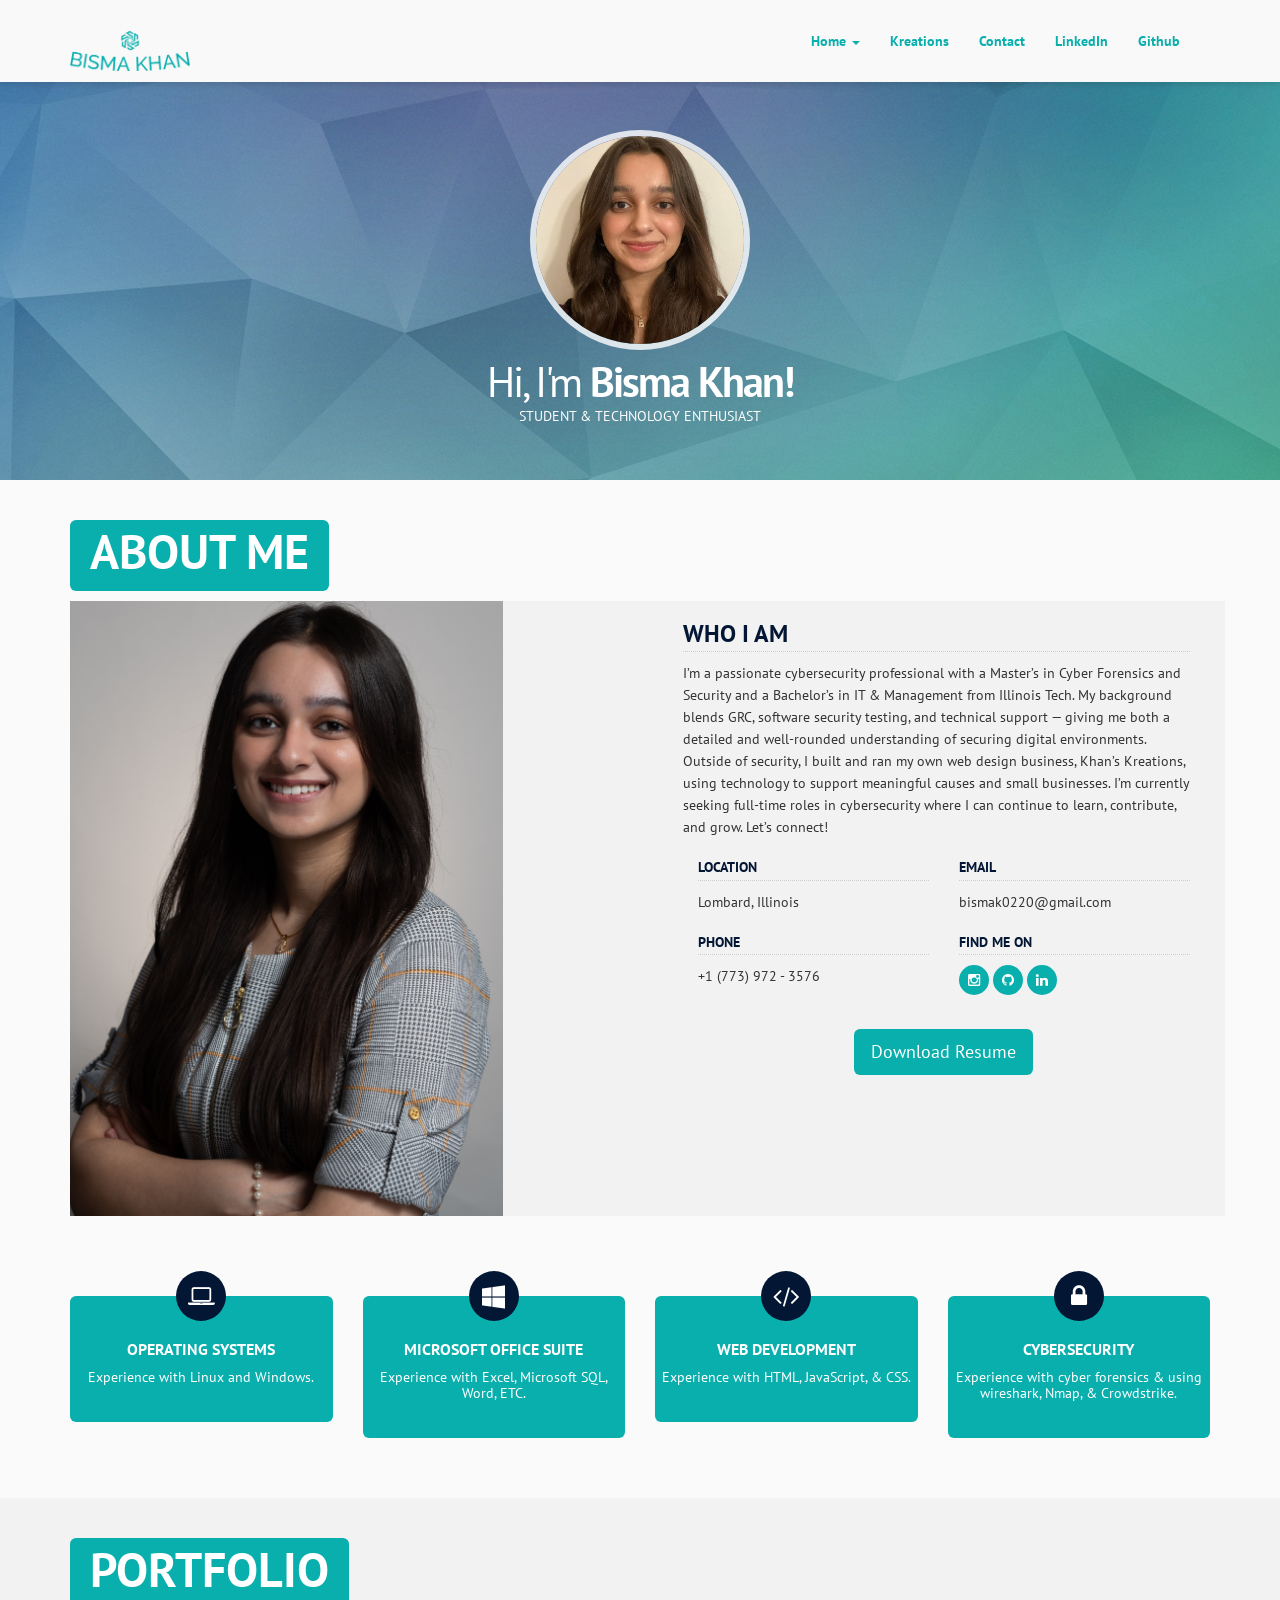
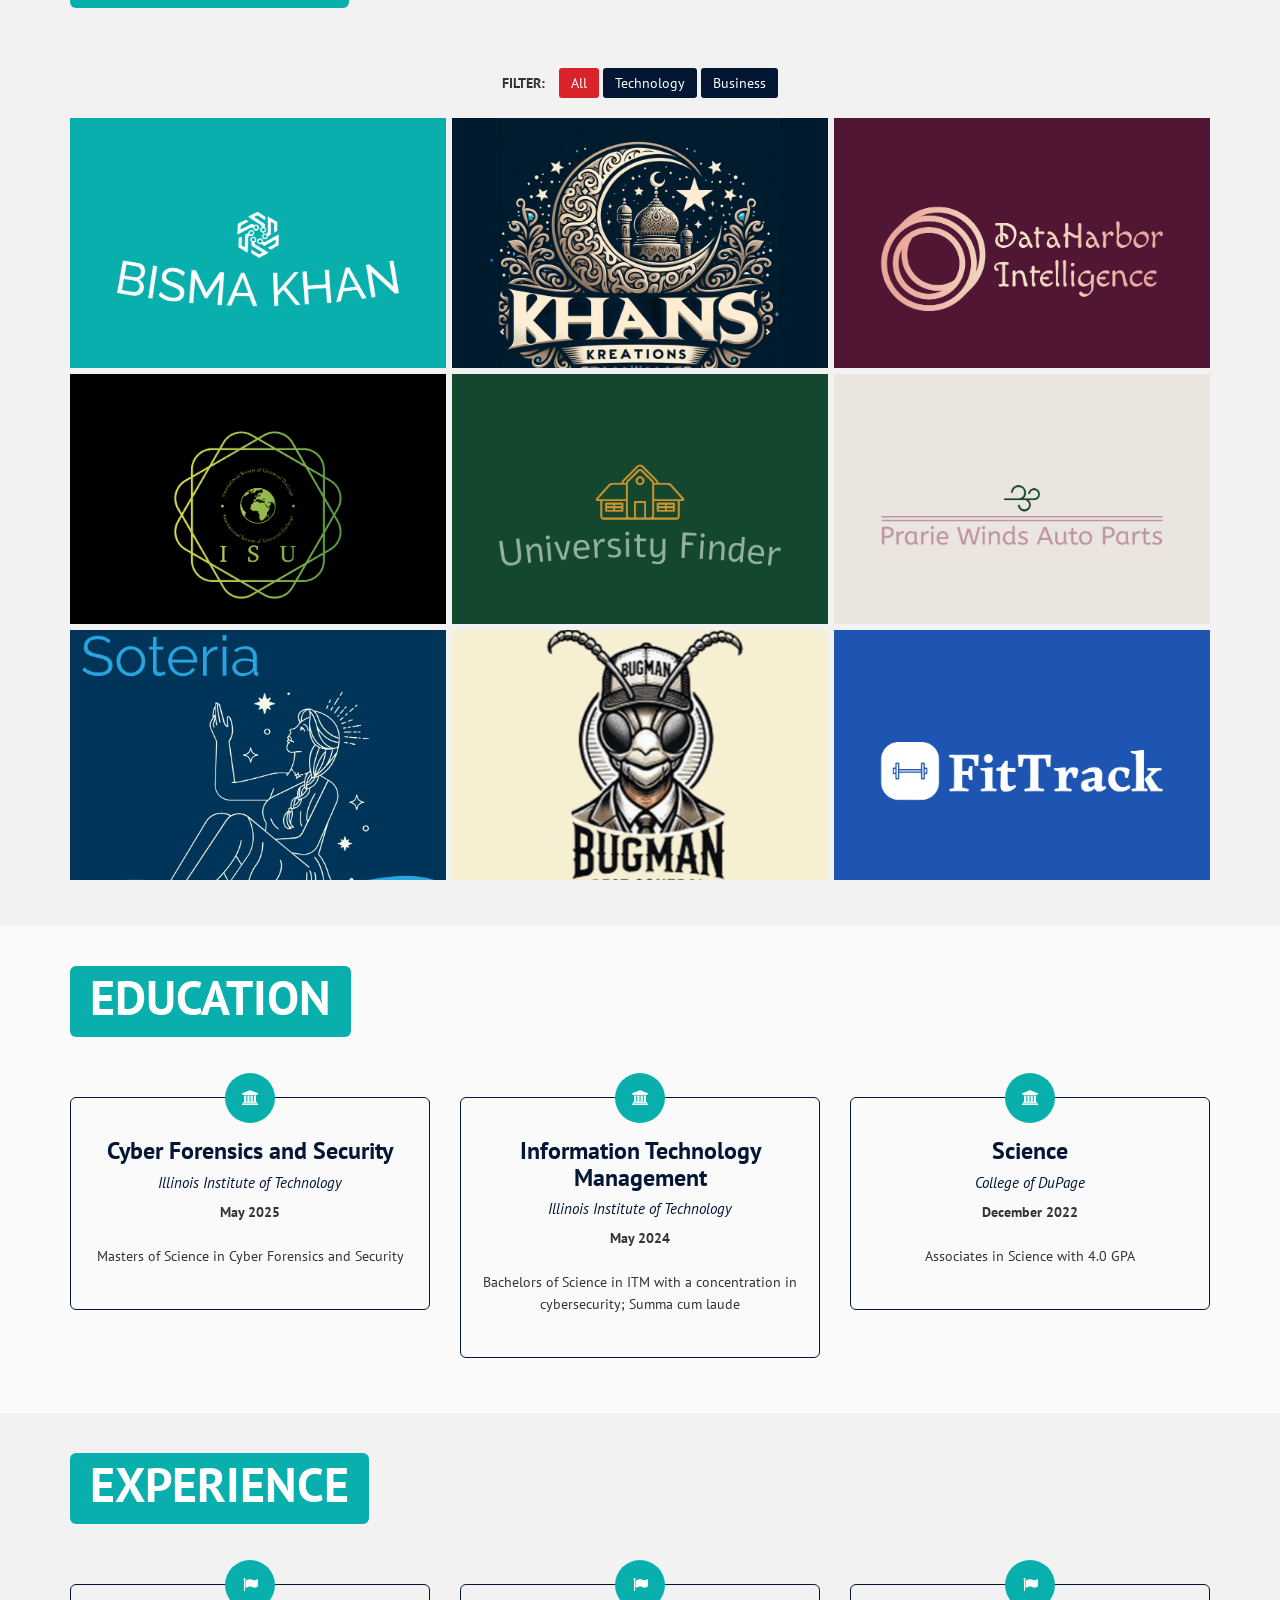
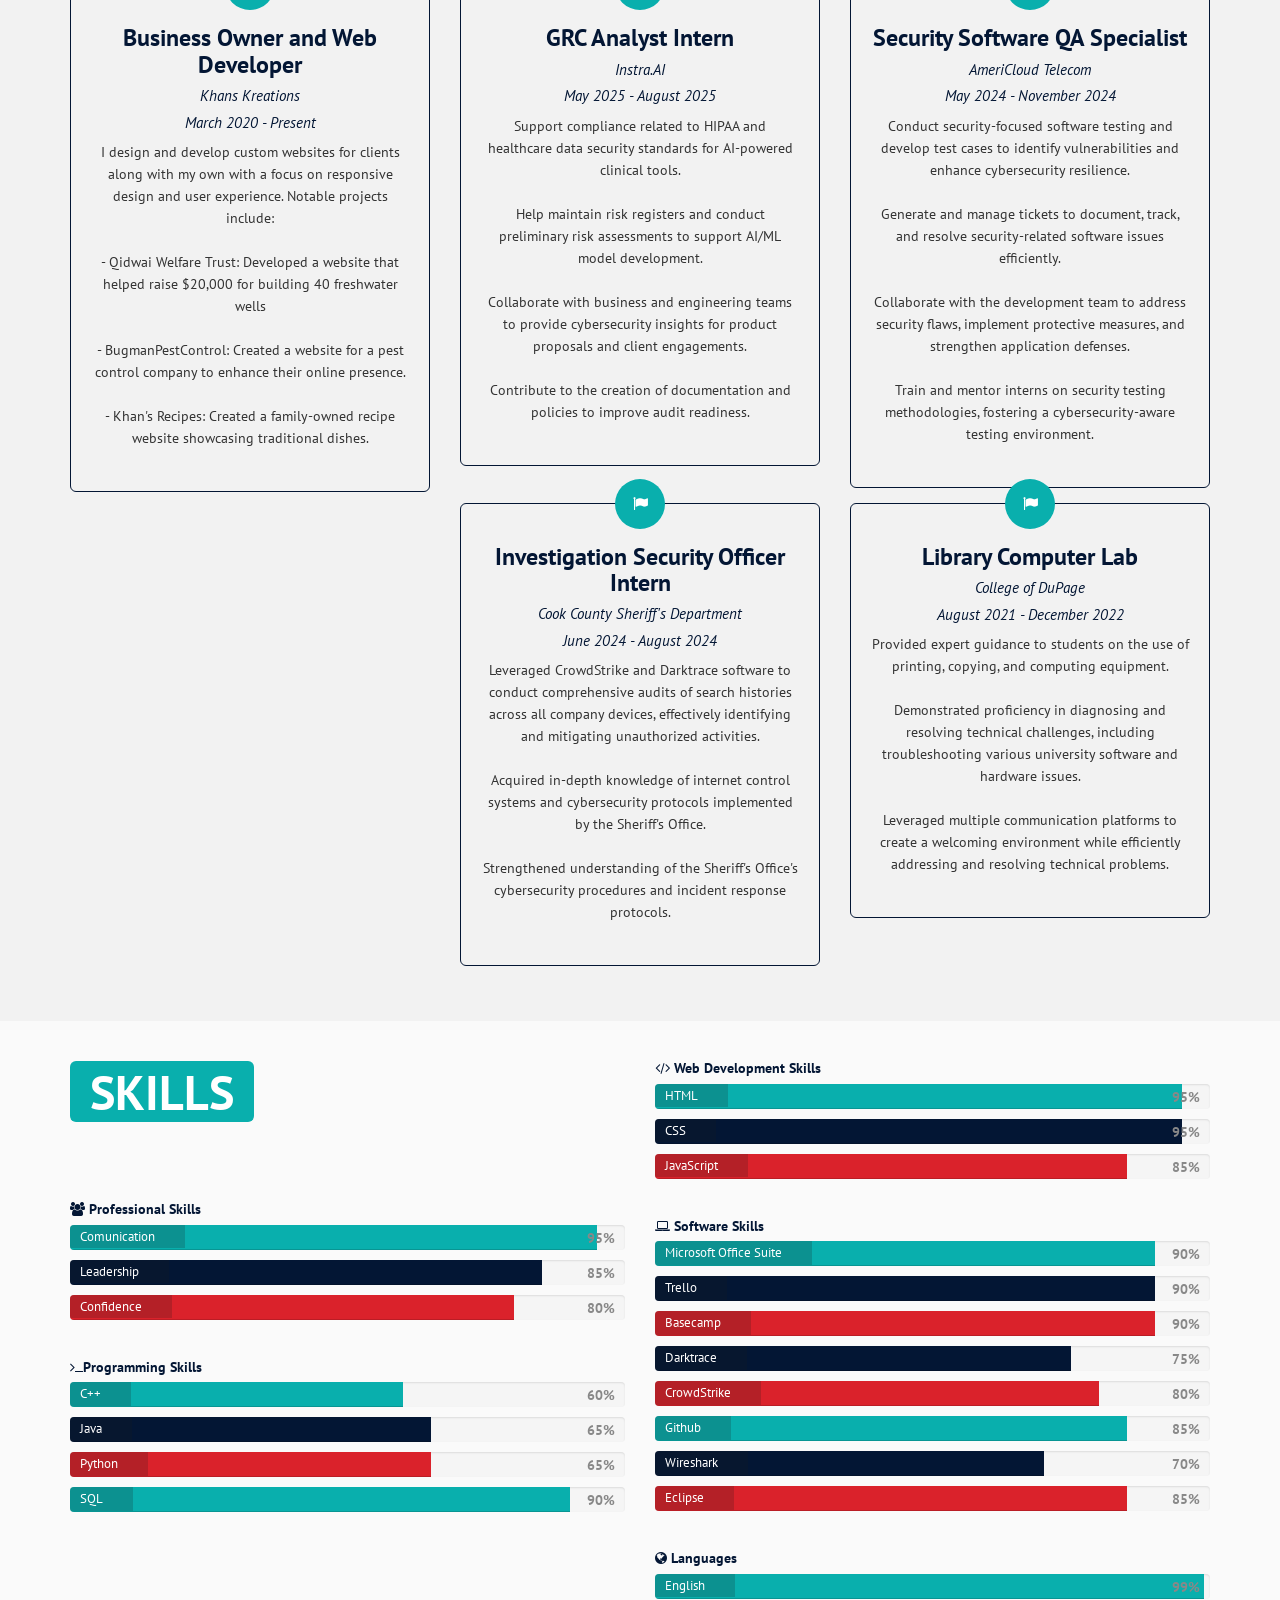
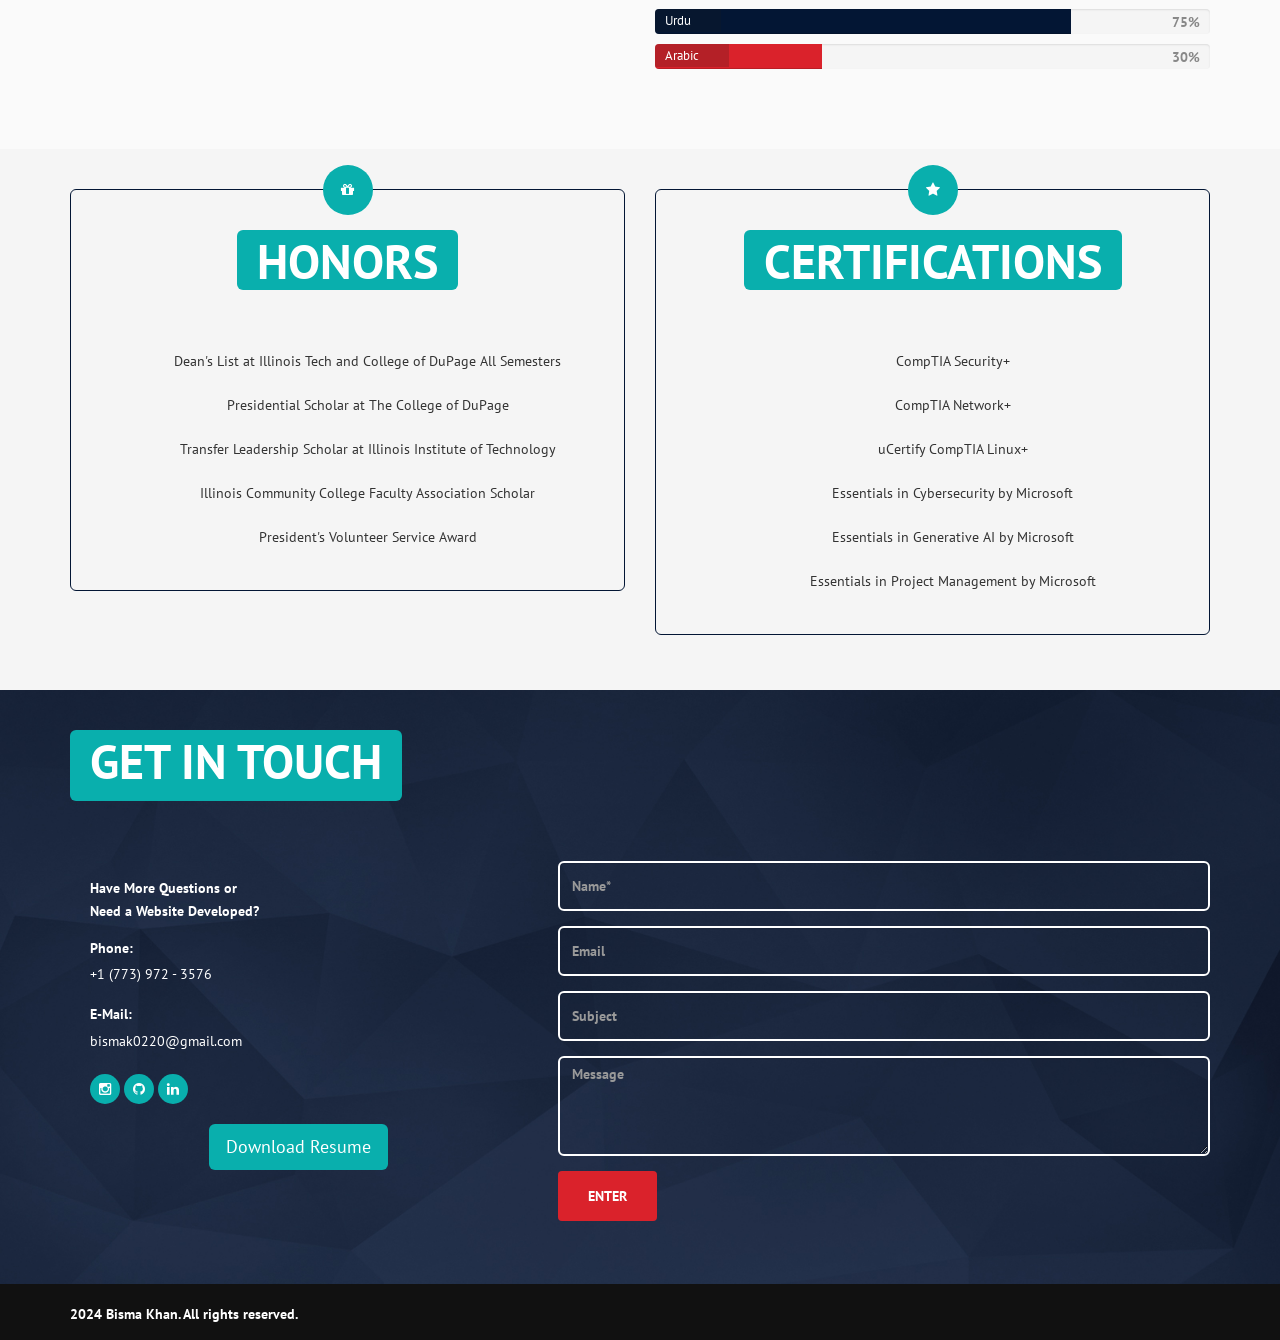
==== commit 39205412: "removing experience" ====
--- a/index.html
+++ b/index.html
@@ -612,22 +612,6 @@
 						<p> Provided expert guidance to students on the use of printing, copying, and computing equipment.</p>
 						<p> Demonstrated proficiency in diagnosing and resolving technical challenges, including troubleshooting various university software and hardware issues.</p>
 						<p> Leveraged multiple communication platforms to create a welcoming environment while efficiently addressing and resolving technical problems.</p>
-					</div>
-					<!-- /box -->
-				</div>
-				<!-- /item -->
-				<!-- item -->
-				<div class="col-sm-4">
-					<!-- box -->
-					<div class="resume-box">
-						<p class="resume-item-ico"><i class="fa fa-flag"></i></p>
-						<h2 class="title2 resume-item-title1">Service Desk & Baking Volunteer (104 Hours)</h2>
-						<h3 class="title3 resume-item-title2">Elmhurst Memorial Hospital</h3>
-						<h3 class="title3 resume-item-title2">Jan 2010 – Apr 2012</h3>
-						<p> Actively assisted visitors and patients in navigating the hospital facilities, ensuring they reached their destinations promptly and comfortably.</p>
-						<p> Provided comprehensive technical support for hospital computer systems, including helping patrons sign in efficiently for appointments and services, ensuring minimal wait times.</p>
-						<p> Coordinated the preparation and delivery of baked goods to patients and their families, offering comfort and support during their time at the hospital.</p>
-						
 					</div>
 					<!-- /box -->
 				</div>
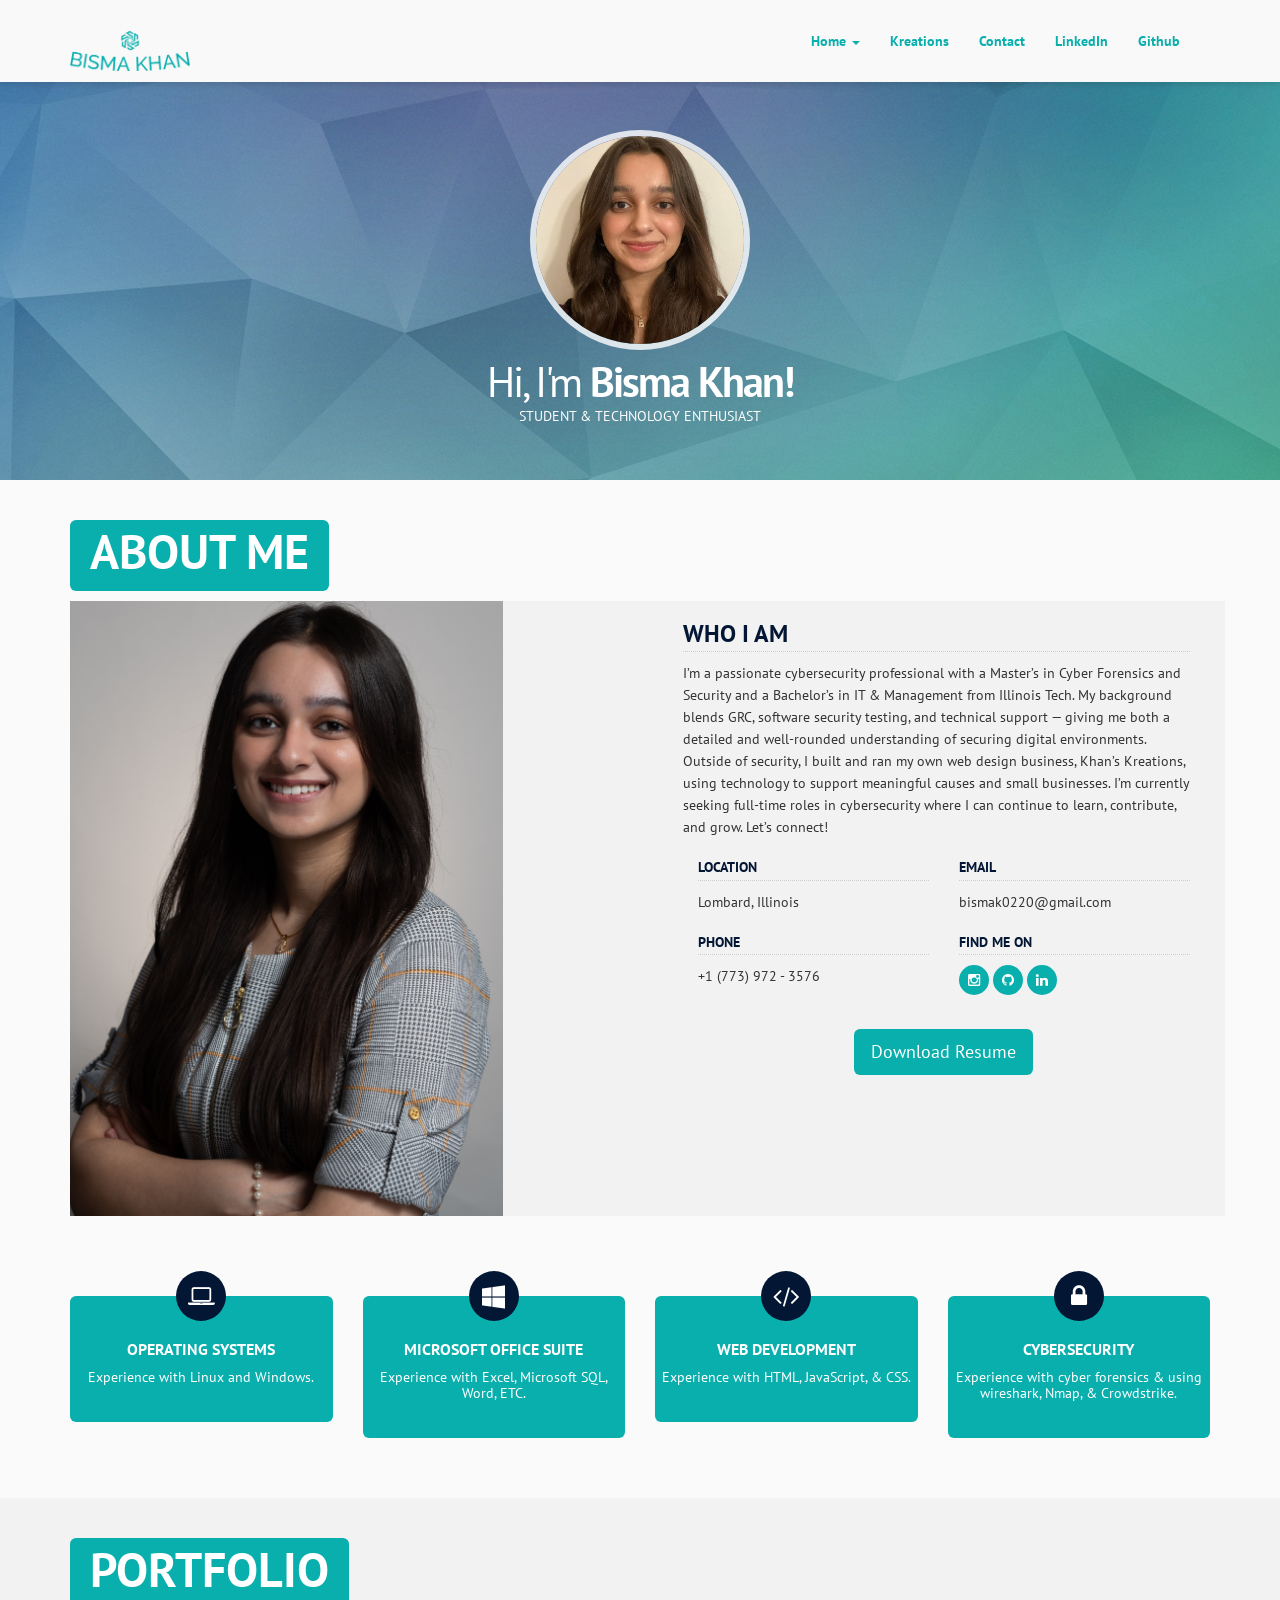
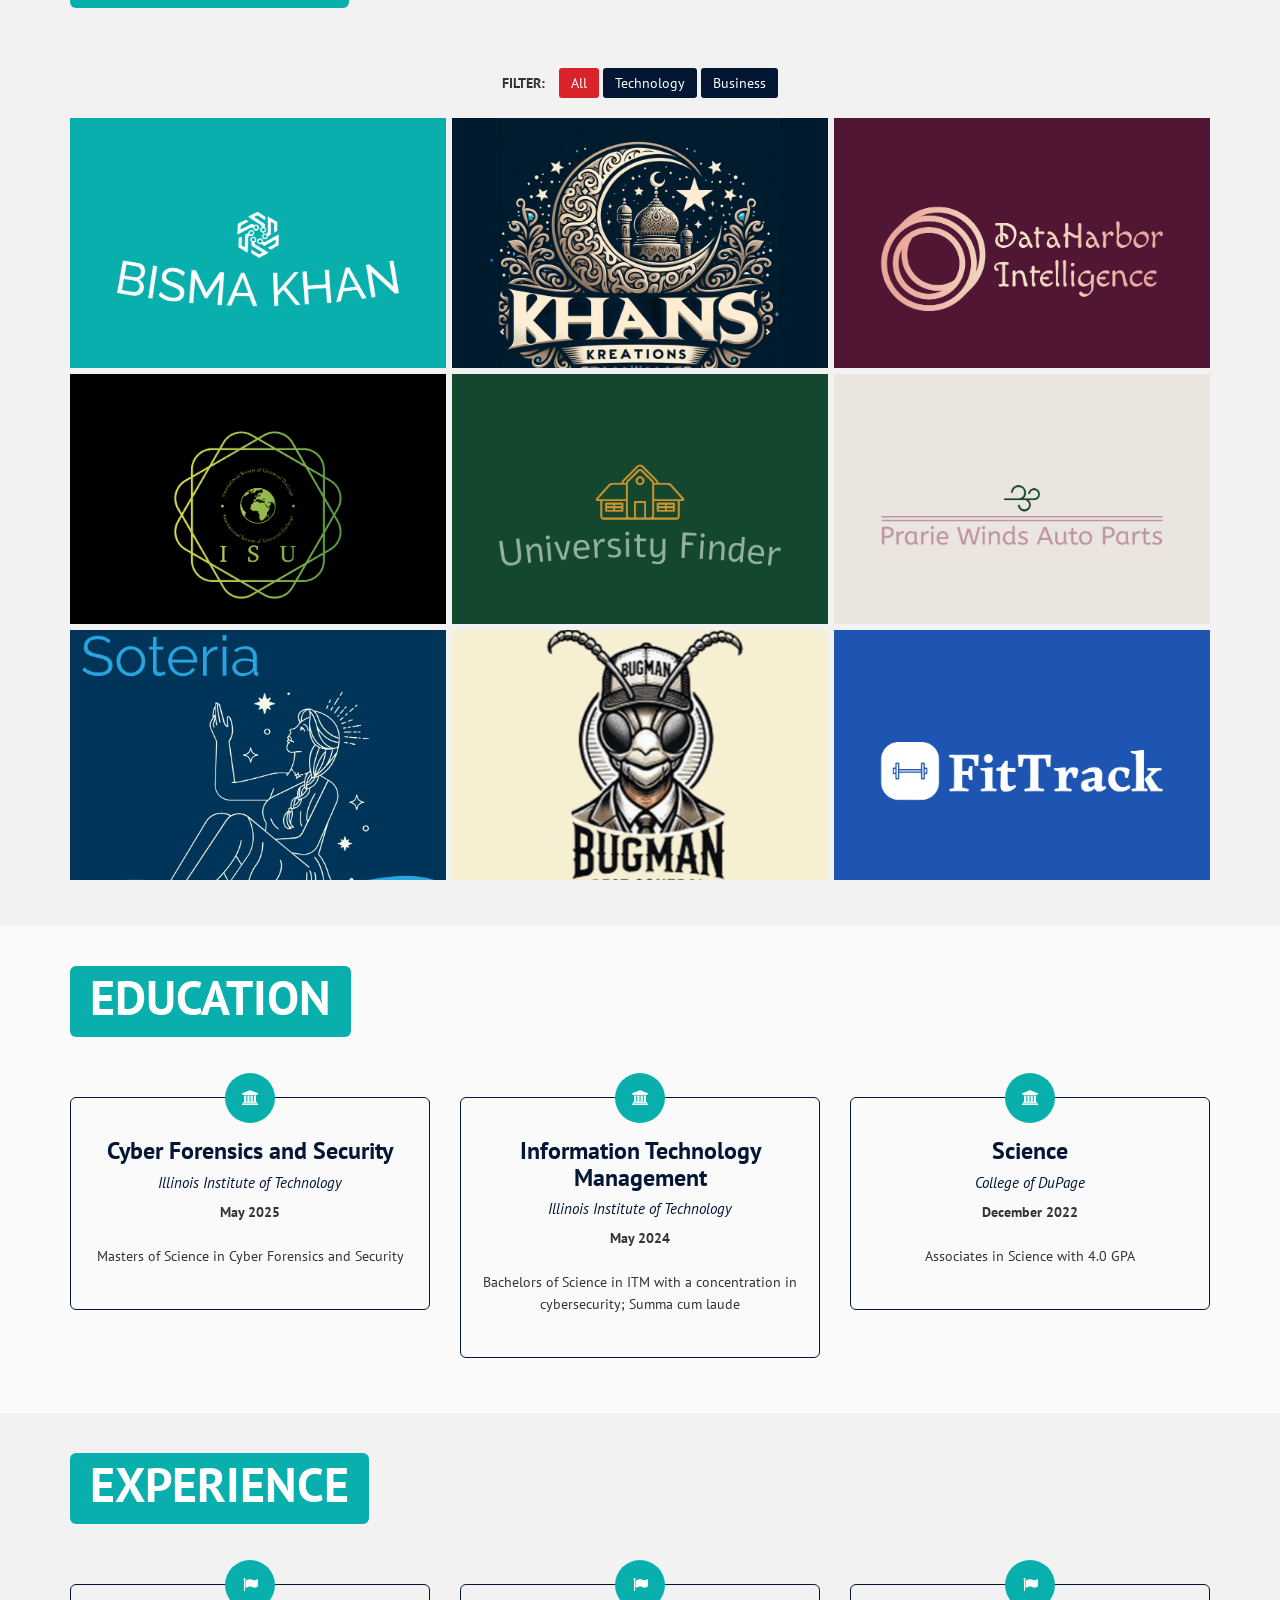
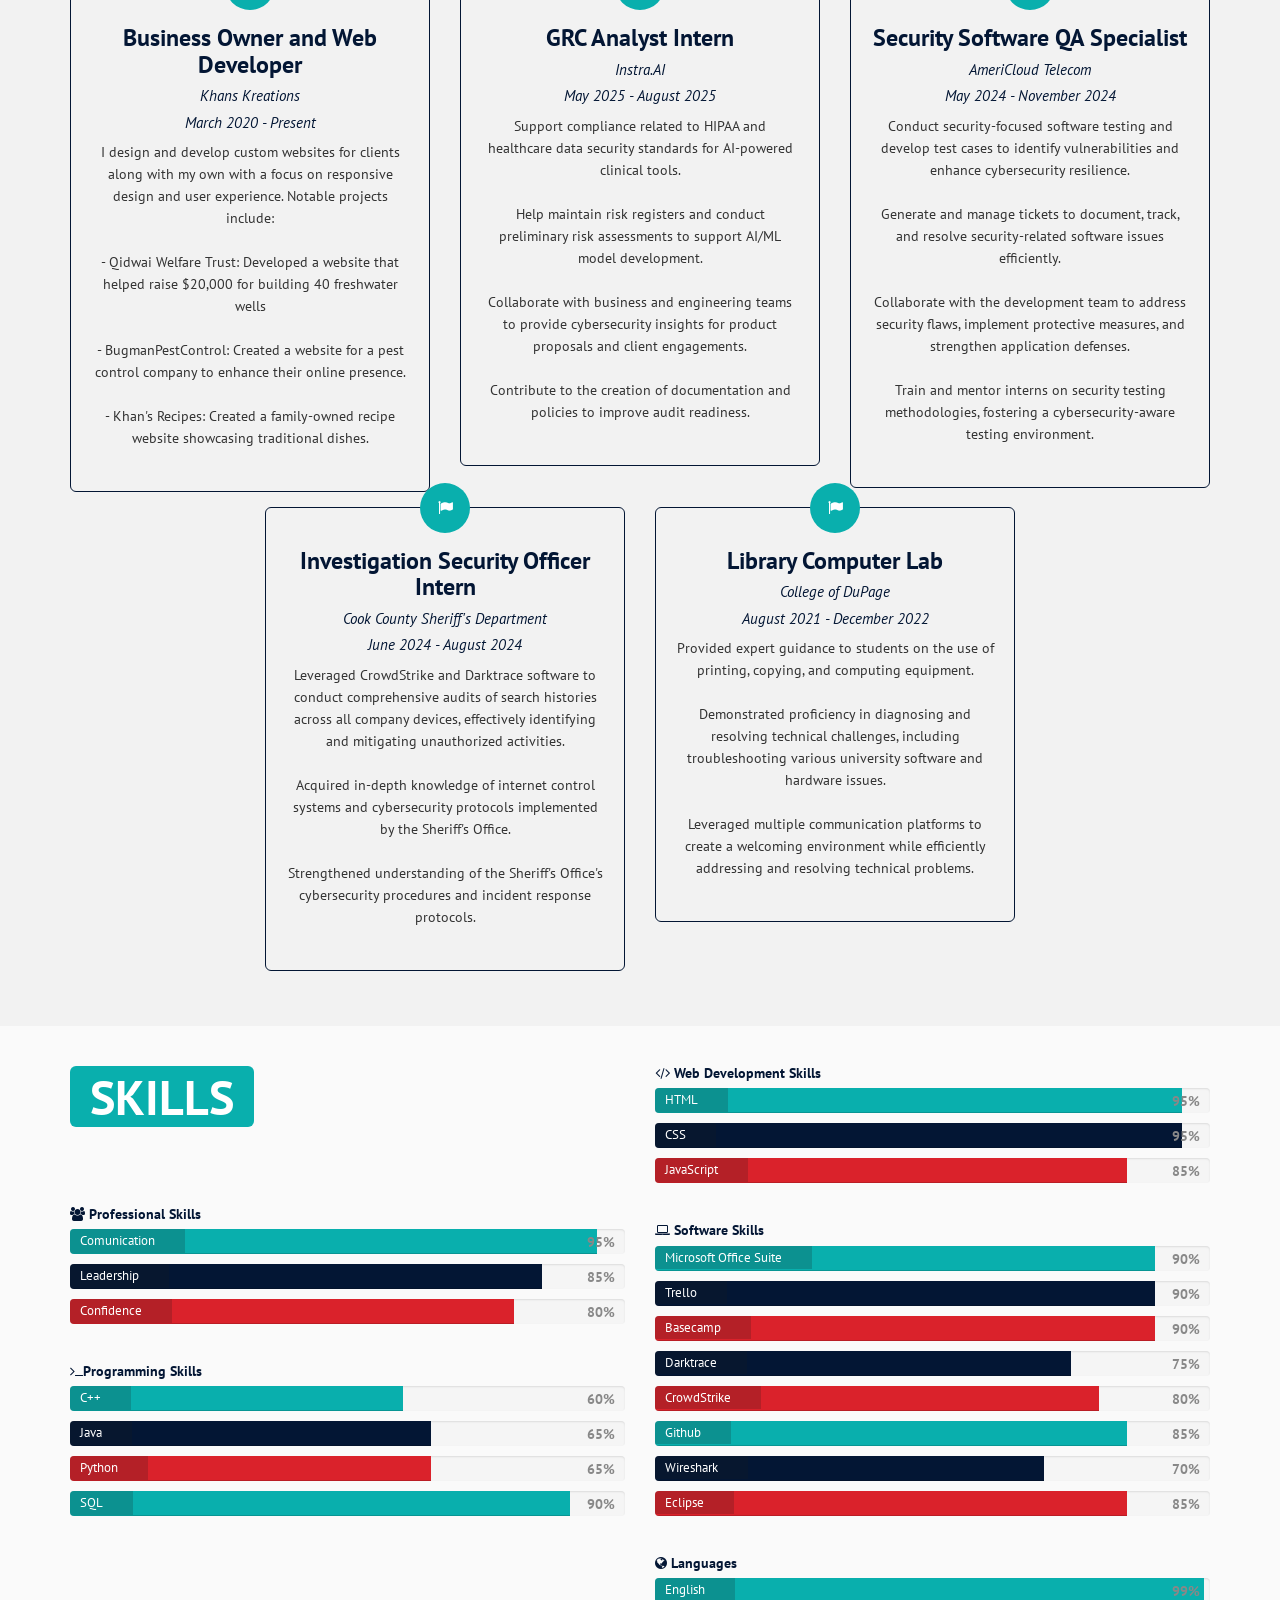
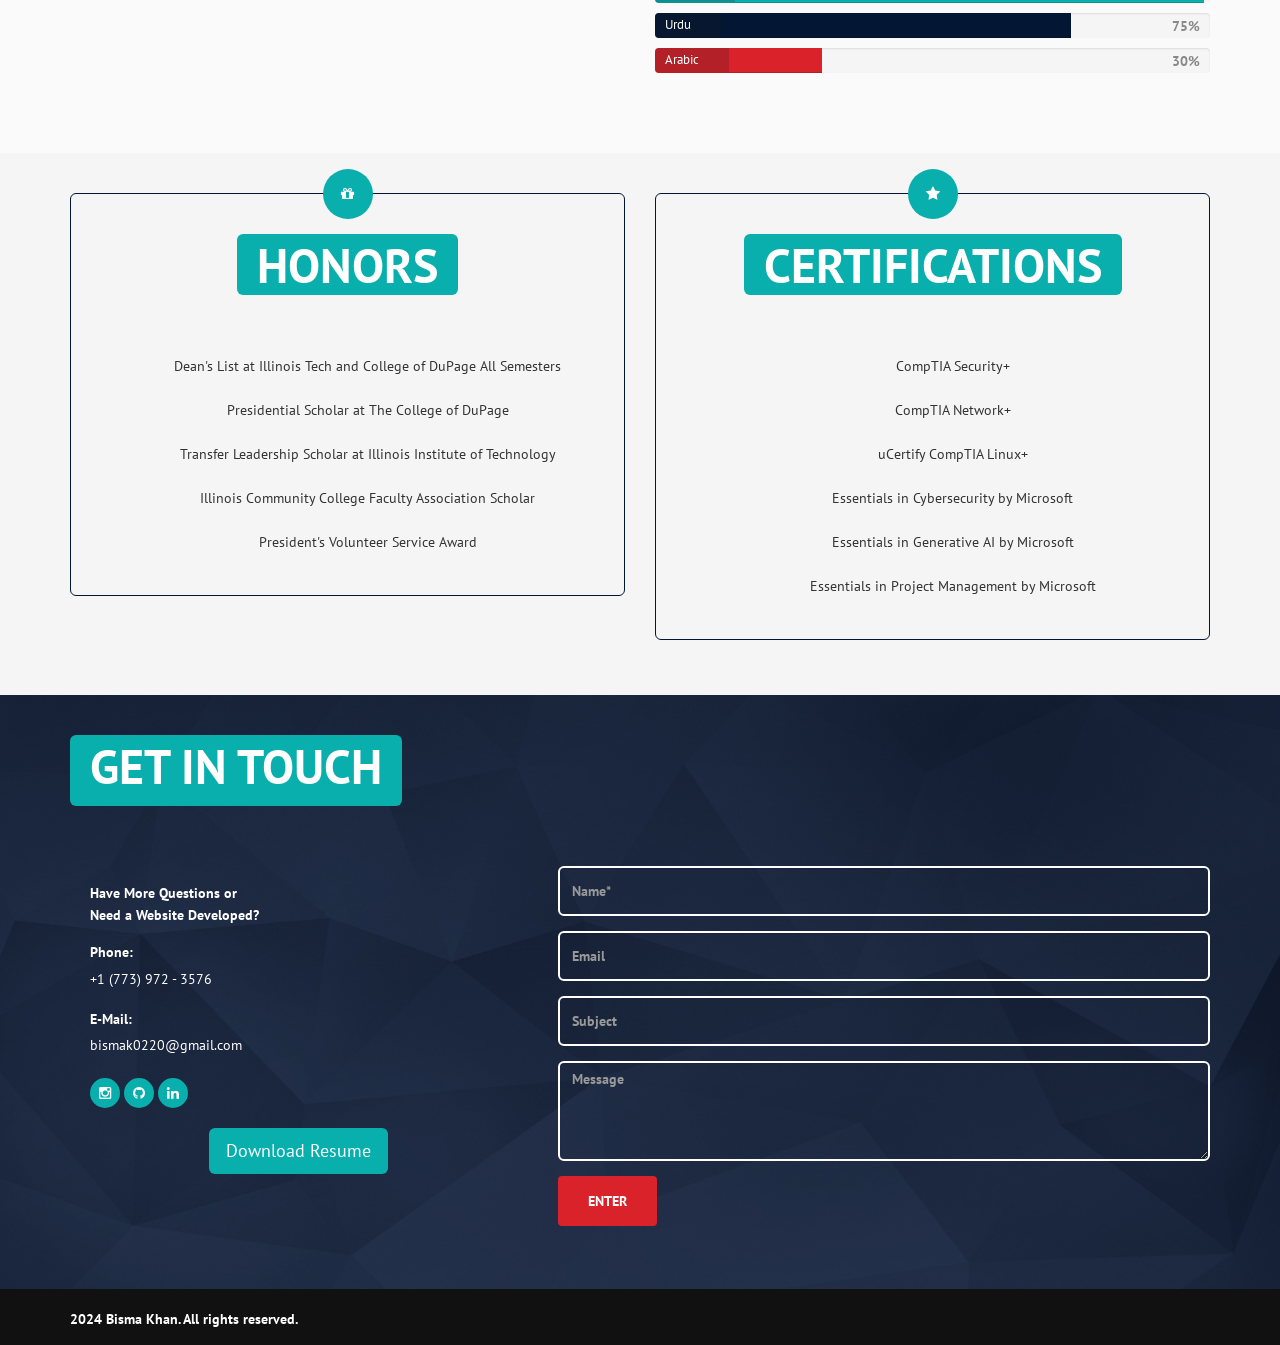
==== commit 82e2a258: "updating css" ====
--- a/index.html
+++ b/index.html
@@ -586,6 +586,7 @@
 					<!-- /box -->
 				</div>
 				<!-- /item -->
+				 
 				<!-- item -->
 				<div class="col-sm-4">
 					<!-- box -->
--- a/css/styles.css
+++ b/css/styles.css
@@ -307,6 +307,7 @@
   width: 100%;
   height: 50px;
 }
+
 /* ==========================================================
 ! 03. Page loader
 ========================================================== */
@@ -1198,86 +1199,6 @@
   background: #eee;
 }
 /* ==========================================================
-! Section: Testimonials
-========================================================== */
-.testimonials {
-  text-align: center;
-  font-size: 18px;
-}
-.testimonial-item {
-  width: 100%;
-  margin: 0 auto;
-}
-@media (min-width: 768px) {
-  .testimonial-item {
-    padding: 20px;
-    padding-top: 10px;
-    padding-bottom: 10px;
-  }
-}
-.quote-text {
-  font-style: italic;
-}
-.testimonial-credits {
-  margin-top: 30px;
-}
-.testimonial-author {
-  font-size: 15px;
-  margin-bottom: 0;
-  margin-top: 15px;
-  font-weight: bold;
-}
-.testimonial-content {
-  background: #031634;
-  color: #ffffff;
-  padding: 20px;
-  border-radius: 10px;
-  -moz-border-radius: 10px;
-  -webkit-border-radius: 10px;
-  width: 100%;
-  position: relative;
-}
-.testimonial-content p {
-  font-size: 13px;
-  line-height: 16px;
-}
-.testimonial-content:after {
-  content: '';
-  display: block;
-  width: 10px;
-  height: 10px;
-  position: absolute;
-  left: 50%;
-  bottom: -5px;
-  margin-left: -5px;
-  -webkit-transform: rotate(45deg);
-  -moz-transform: rotate(45deg);
-  -o-transform: rotate(45deg);
-  transform: rotate(45deg);
-  z-index: 888;
-  background: #031634;
-}
-.testimonial-picture {
-  width: 110px;
-  height: 110px;
-  overflow: hidden;
-  margin: 0 auto;
-}
-.testimonial-picture img {
-  width: 100%;
-  border-radius: 100%;
-  -moz-border-radius: 100%;
-  -webkit-border-radius: 100%;
-  border: 6px solid #ddd;
-}
-.testimonial-firm {
-  font-size: 10px;
-  margin-bottom: 0;
-  text-transform: uppercase;
-  font-style: italic;
-  font-weight: lighter;
-}
-/* ==========================================================
 ! Section: Skills
 ========================================================== */
 .skills-list {
@@ -1319,107 +1240,102 @@
 .progress-bar-3 {
   background: #da222b;
 }
-/* ==========================================================
-! Section: Resume
-========================================================== */
+/* ========================================================== 
+   Section: Resume 
+========================================================== */
+
 .resume-box {
-  margin-bottom: 15px;
-  padding: 20px;
-  border: 1px solid #031634;
-  border-radius: 6px;
-  -moz-border-radius: 6px;
-  -webkit-border-radius: 6px;
-  position: relative;
-  text-align: center;
-  padding-top: 40px;
-  -webkit-transition: all 0.3s ease-in-out;
-  -moz-transition: all 0.3s ease-in-out;
-  transition: all 0.3s ease-in-out;
-}
+    margin-bottom: 15px;
+    padding: 20px;
+    border: 1px solid #031634;
+    border-radius: 6px;
+    -moz-border-radius: 6px;
+    -webkit-border-radius: 6px;
+    position: relative;
+    text-align: center;
+    padding-top: 40px;
+    -webkit-transition: all 0.3s ease-in-out;
+    -moz-transition: all 0.3s ease-in-out;
+    transition: all 0.3s ease-in-out;
+}
+
 .resume-box:hover {
-  background: #09afad;
-  border: 1px solid transparent;
-  color: #ffffff;
-}
+    background: #09afad;
+    border: 1px solid transparent;
+    color: #ffffff;
+}
+
 .resume-box:hover .resume-item-title1,
 .resume-box:hover .resume-item-title2 {
-  color: #ffffff;
-}
+    color: #ffffff;
+}
+
 .resume-item-ico {
-  text-align: center;
-  font-size: 15px;
-  color: #ffffff;
-  background: #09afad;
-  border-radius: 100%;
-  width: 50px;
-  height: 50px;
-  line-height: 50px;
-  margin: 0 auto;
-  position: absolute;
-  top: -25px;
-  left: 50%;
-  margin-left: -25px;
-  -webkit-transition: all 0.3s ease-in-out;
-  -moz-transition: all 0.3s ease-in-out;
-  transition: all 0.3s ease-in-out;
-}
+    text-align: center;
+    font-size: 15px;
+    color: #ffffff;
+    background: #09afad;
+    border-radius: 100%;
+    width: 50px;
+    height: 50px;
+    line-height: 50px;
+    margin: 0 auto;
+    position: absolute;
+    top: -25px;
+    left: 50%;
+    margin-left: -25px;
+    -webkit-transition: all 0.3s ease-in-out;
+    -moz-transition: all 0.3s ease-in-out;
+    transition: all 0.3s ease-in-out;
+}
+
 .resume-item-title1 {
-  font-weight: bold;
-  font-size: 24px;
-  margin-top: 0;
-  margin-bottom: 10px;
-  -webkit-transition: all 0.3s ease-in-out;
-  -moz-transition: all 0.3s ease-in-out;
-  transition: all 0.3s ease-in-out;
-}
+    font-weight: bold;
+    font-size: 24px;
+    margin-top: 0;
+    margin-bottom: 10px;
+    -webkit-transition: all 0.3s ease-in-out;
+    -moz-transition: all 0.3s ease-in-out;
+    transition: all 0.3s ease-in-out;
+}
+
 .resume-item-title2 {
-  font-size: 15px;
-  font-weight: normal;
-  font-style: italic;
-  margin-top: 0;
-  -webkit-transition: all 0.3s ease-in-out;
-  -moz-transition: all 0.3s ease-in-out;
-  transition: all 0.3s ease-in-out;
-}
-/* ==========================================================
-! Section: Clients
-========================================================== */
-.clients-carousel-item img {
-  max-width: 100%;
-  opacity: 0.8;
-  -webkit-transition: all 0.3s ease-in-out;
-  -moz-transition: all 0.3s ease-in-out;
-  transition: all 0.3s ease-in-out;
-}
-.clients-carousel-item img:hover {
-  opacity: 1;
-}
-@media (min-width: 768px) {
-  .clients-grid .clients-grid-item {
-    display: block;
-    width: 25%;
-    float: left;
-    border-top: 1px dotted #333;
-    border-right: 1px dotted #333;
-    padding: 10px;
-  }
-  .clients-grid .clients-grid-item:nth-child(4n+0) {
-    border-right: 0;
-  }
-  .clients-grid .clients-grid-item:nth-child(n+1):nth-child(-n+4) {
-    border-top: 0;
-  }
-  .clients-grid .clients-grid-item img {
-    max-width: 100%;
-    opacity: 0.8;
-    -webkit-transition: all 0.2s ease-in-out;
-    -moz-transition: all 0.2s ease-in-out;
-    transition: all 0.2s ease-in-out;
-  }
-  .clients-grid .clients-grid-item img:hover {
-    opacity: 1;
-  }
-}
+    font-size: 15px;
+    font-weight: normal;
+    font-style: italic;
+    margin-top: 0;
+    -webkit-transition: all 0.3s ease-in-out;
+    -moz-transition: all 0.3s ease-in-out;
+    transition: all 0.3s ease-in-out;
+}
+
+/* Center the last two boxes */
+#experience .row {
+    display: flex;
+    flex-wrap: wrap;
+    justify-content: center;
+}
+
+#experience .col-sm-4 {
+    flex: 0 0 33.333333%;
+    max-width: 33.333333%;
+}
+
+/* On smaller screens, maintain responsive behavior */
+@media (max-width: 767px) {
+    #experience .col-sm-4 {
+        flex: 0 0 100%;
+        max-width: 100%;
+    }
+}
+
+@media (min-width: 768px) and (max-width: 991px) {
+    #experience .col-sm-4 {
+        flex: 0 0 50%;
+        max-width: 50%;
+    }
+}
+
 /* ==========================================================
 ! Section: Contact
 ========================================================== */
@@ -1449,27 +1365,6 @@
   margin-top: 0;
 }
 /* ==========================================================
-! Section: Accordion
-========================================================== */
-.accordion .panel-heading {
-  padding: 0;
-  background: #031634;
-  color: #ffffff;
-}
-.accordion .panel-title a {
-  display: block;
-  padding: 10px 15px;
-  -webkit-transition: all 0.3s ease-in-out;
-  -moz-transition: all 0.3s ease-in-out;
-  transition: all 0.3s ease-in-out;
-}
-.accordion .panel-title a:hover {
-  text-decoration: none;
-  transform: translateX(6px);
-  -moz-transform: translateX(6px);
-  -webkit-transform: translateX(6px);
-}
-/* ==========================================================
 ! Section: Gallery
 ========================================================== */
 .image-gallery {
@@ -1552,113 +1447,4 @@
     padding: 10px;
     margin-bottom: 0;
   }
-}
-/* ==========================================================
-! Section: Map
-========================================================== */
-.map {
-  padding-bottom: 0;
-  margin-bottom: 20px;
-}
-@media (min-width: 768px) {
-  .map {
-    margin-bottom: 0;
-  }
-}
-.map iframe {
-  width: 100% !important;
-  margin-bottom: -5px !important;
-  pointer-events: none;
-  border: 0 !important;
-}
-/* ==========================================================
-! Modals
-========================================================== */
-.modal-wrap {
-  display: none;
-}
-.modal-bg {
-  background: #333;
-  opacity: 0.9;
-  position: fixed;
-  top: 0;
-  left: 0;
-  width: 100%;
-  height: 100%;
-  z-index: 9999;
-}
-.modal-content {
-  background: #fafafa;
-  font-size: 18px;
-  position: fixed;
-  top: 40%;
-  left: 50%;
-  margin-left: -125px;
-  width: 250px;
-  z-index: 9999;
-  padding: 10px 20px;
-}
-.modal-content .modal-title {
-  color: #031634;
-  font-size: 22px;
-  border-bottom: 1px solid #ccc;
-  margin-bottom: 5px;
-  font-weight: bold;
-}
-.modal-content p {
-  font-size: 14px;
-  margin-bottom: 0;
-}
-#contactError .modal-title {
-  color: #fff;
-}
-/* ==========================================================
-! Owl Carousel
-========================================================== */
-.owl-carousel {
-  cursor: -webkit-grab;
-  cursor: -moz-grab;
-}
-.owl-carousel * {
-  will-change: transform;
-}
-.owl-carousel:focus {
-  cursor: -webkit-grab;
-  cursor: -moz-grab;
-}
-.owl-carousel:active {
-  cursor: -webkit-grab;
-  cursor: -moz-grab;
-}
-.owl-carousel:hover {
-  cursor: -webkit-grab;
-  cursor: -moz-grab;
-}
-.owl-controls-wrapper2:hover .owl-controls {
-  opacity: 1;
-}
-.owl-controls-wrapper2 .owl-controls {
-  opacity: 0.4;
-  -webkit-transition: all 0.3s ease-in-out;
-  -moz-transition: all 0.3s ease-in-out;
-  transition: all 0.3s ease-in-out;
-  width: 100%;
-  position: absolute;
-  top: auto;
-  bottom: 0;
-  left: 0;
-  padding: 5px;
-  padding-left: 20px;
-  padding-right: 20px;
-  background: rgba(0, 0, 0, 0.4);
-  color: #ffffff !important;
-}
-.owl-controls-wrapper2 .owl-controls a {
-  color: #ffffff !important;
-}
-.owl-controls-wrapper2 .owl-controls .owl-page.active {
-  background: transparent;
-}
-/* ==========================================================
-! CROSSBROWSER SOLUTIONS
-========================================================== */
+}
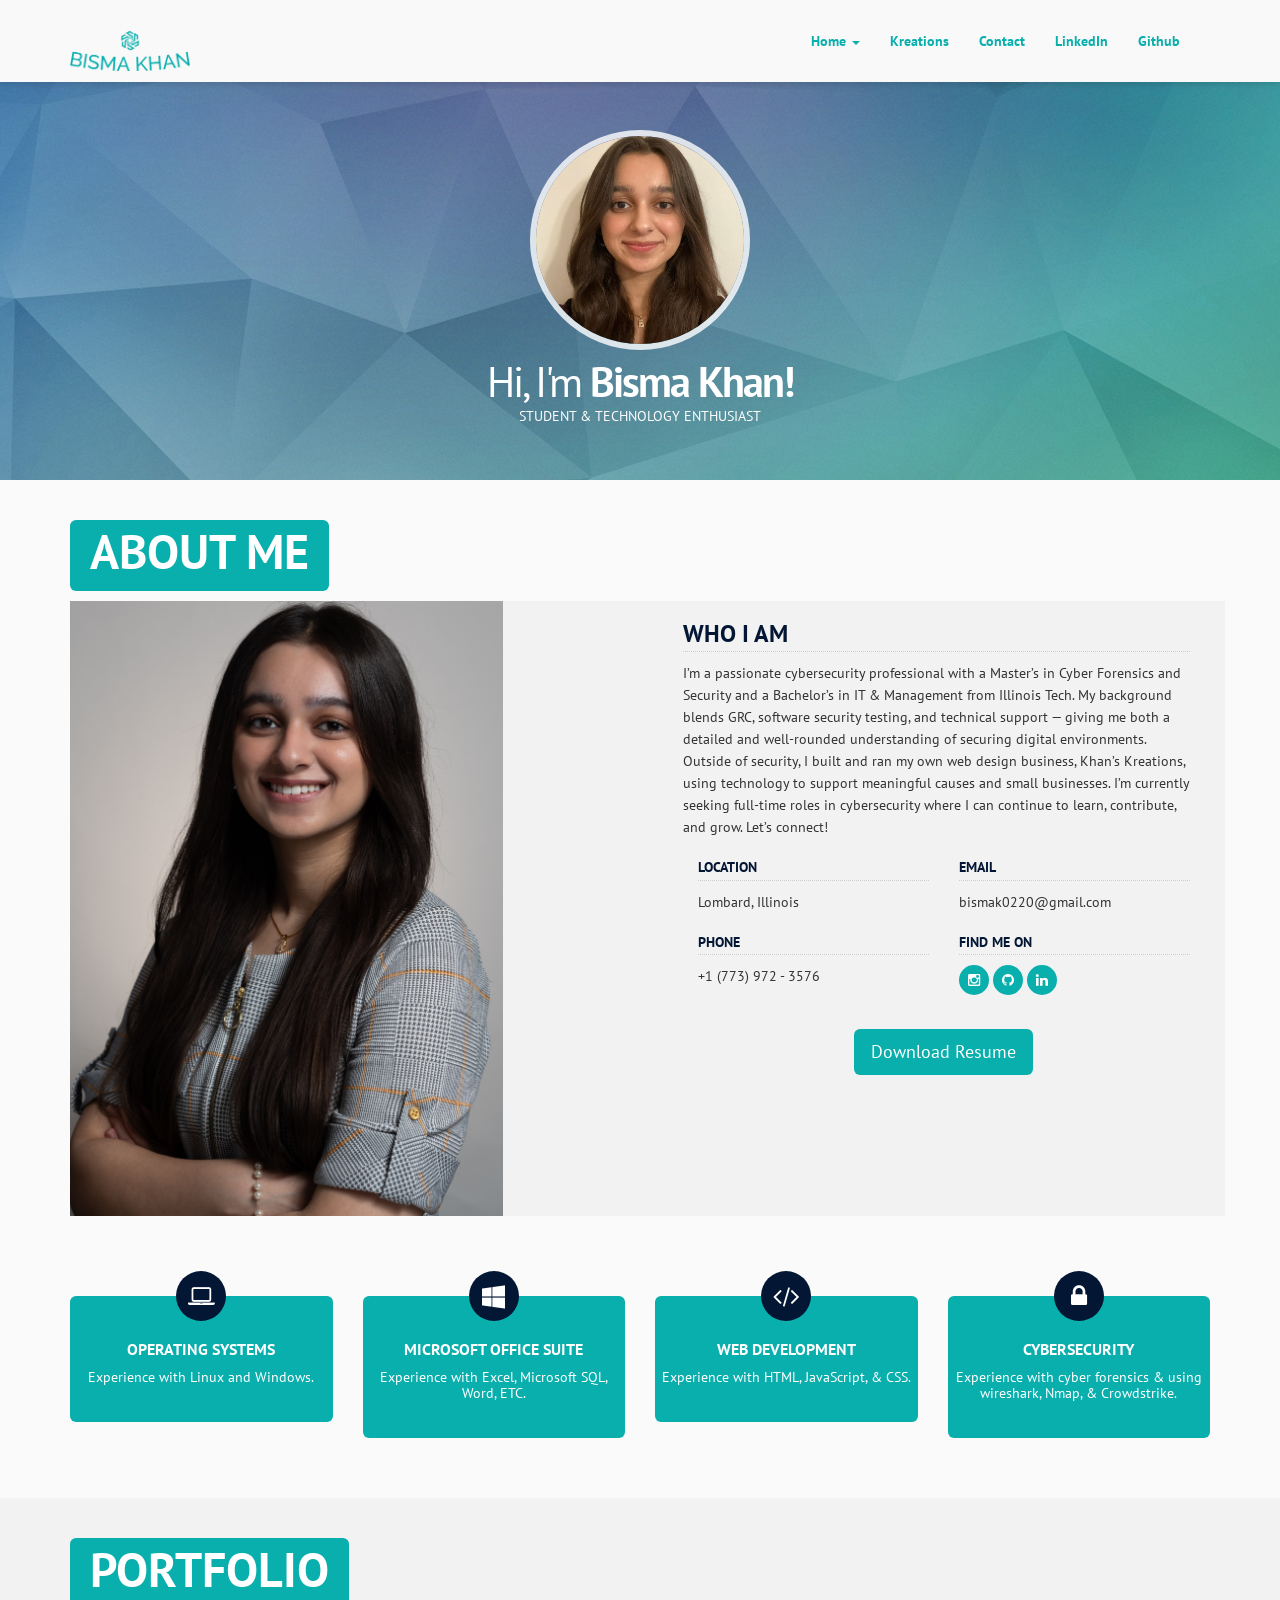
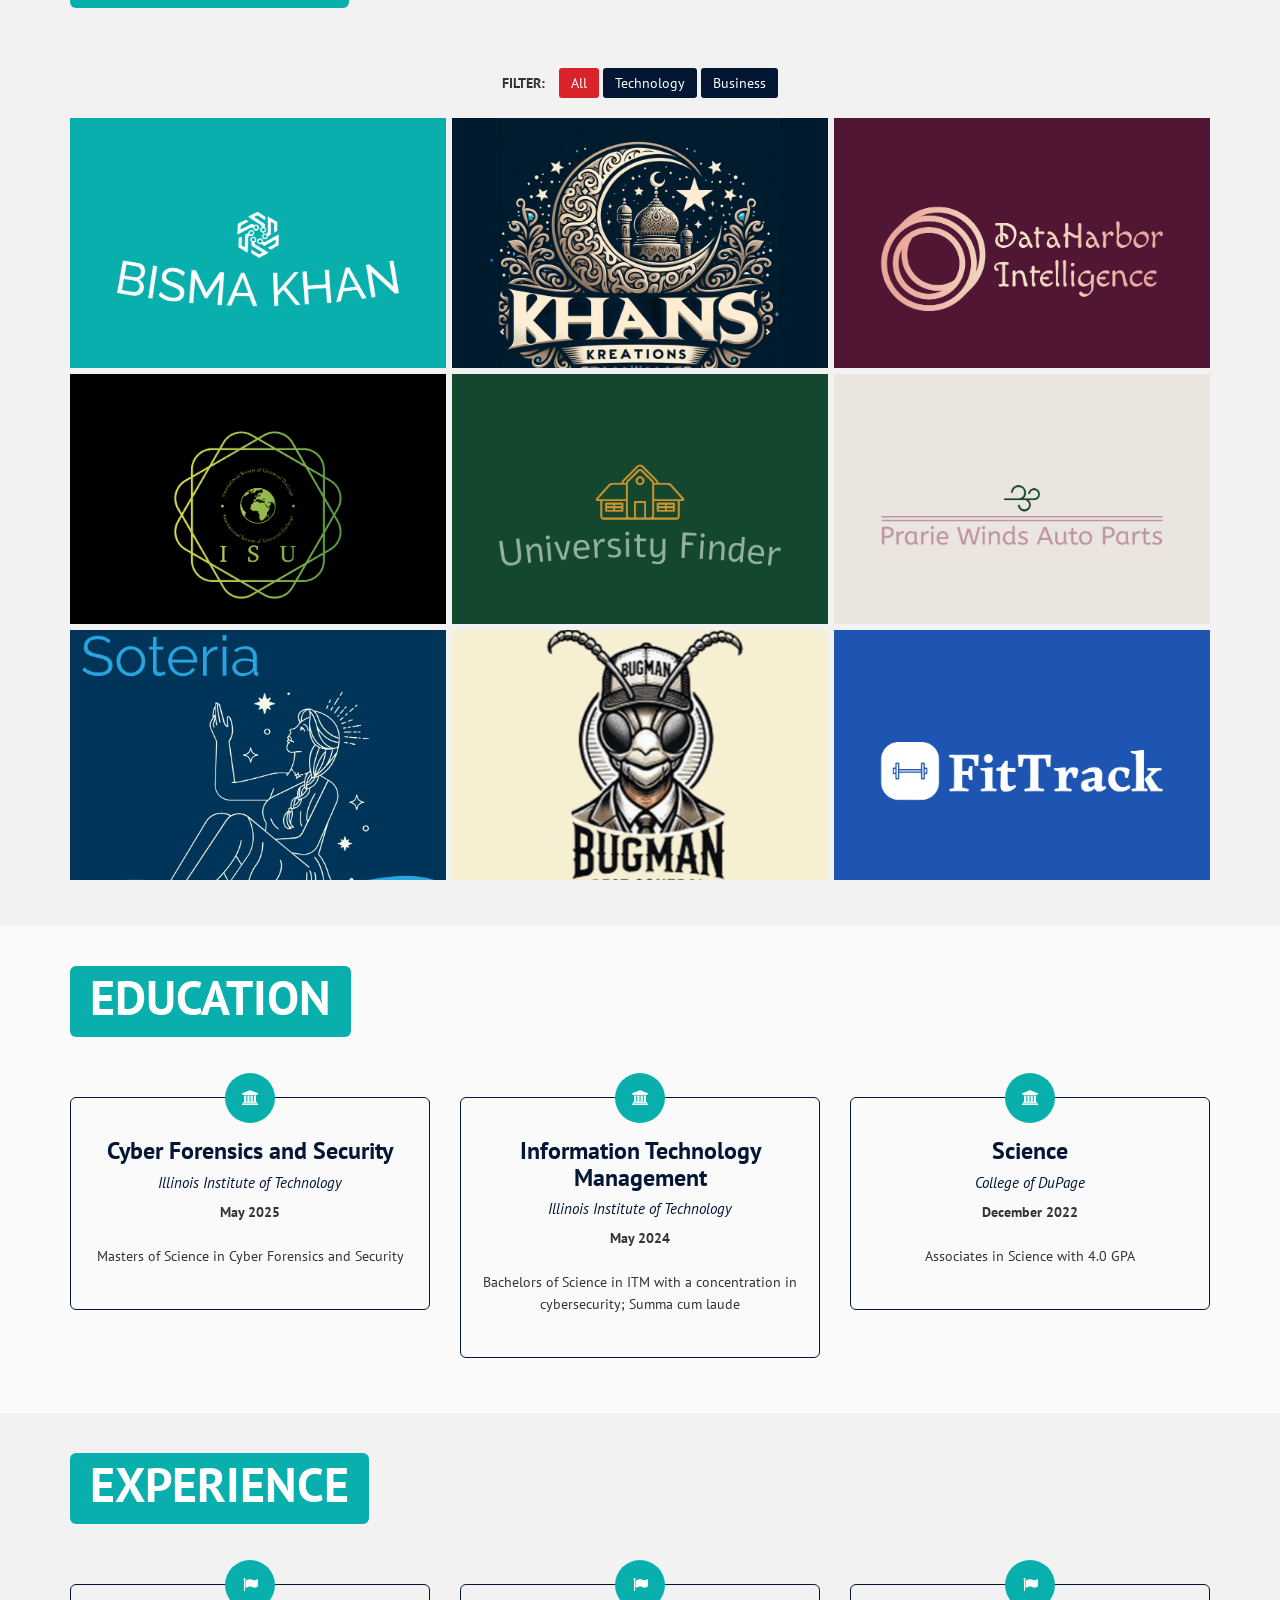
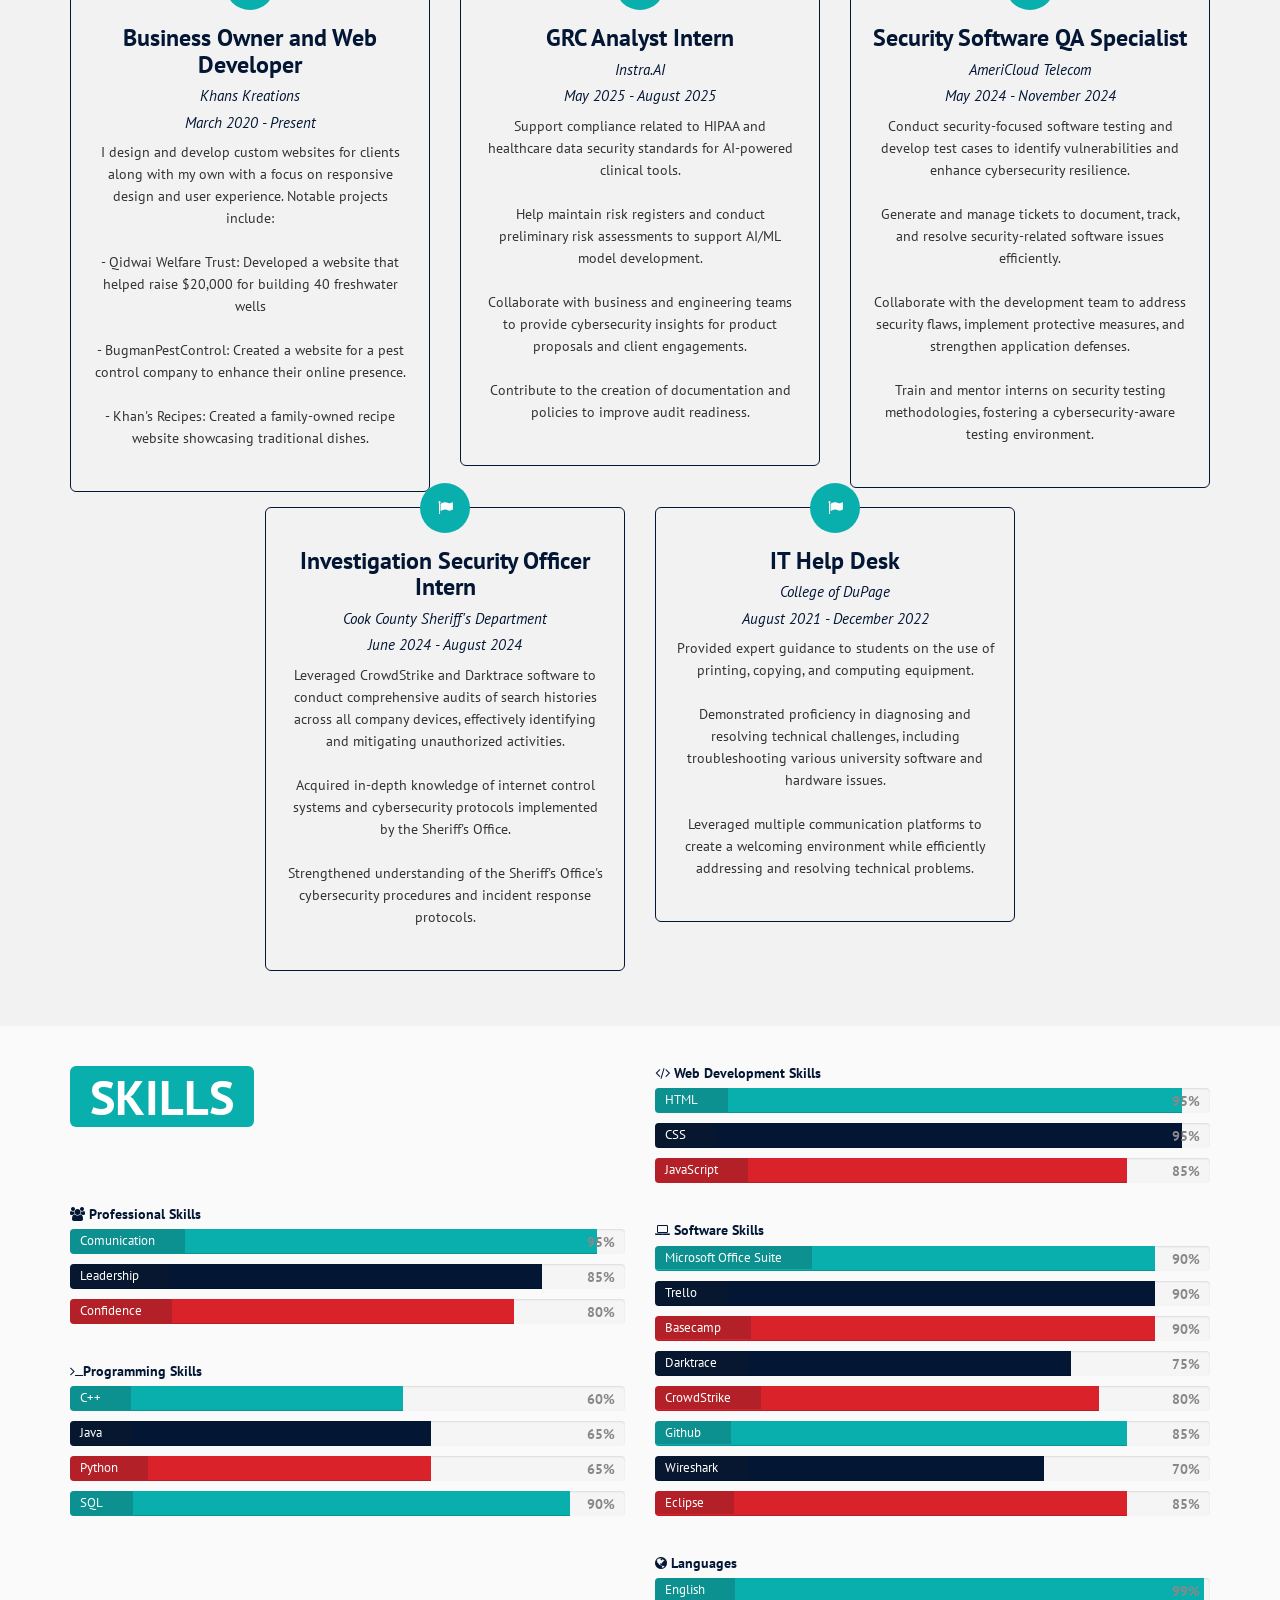
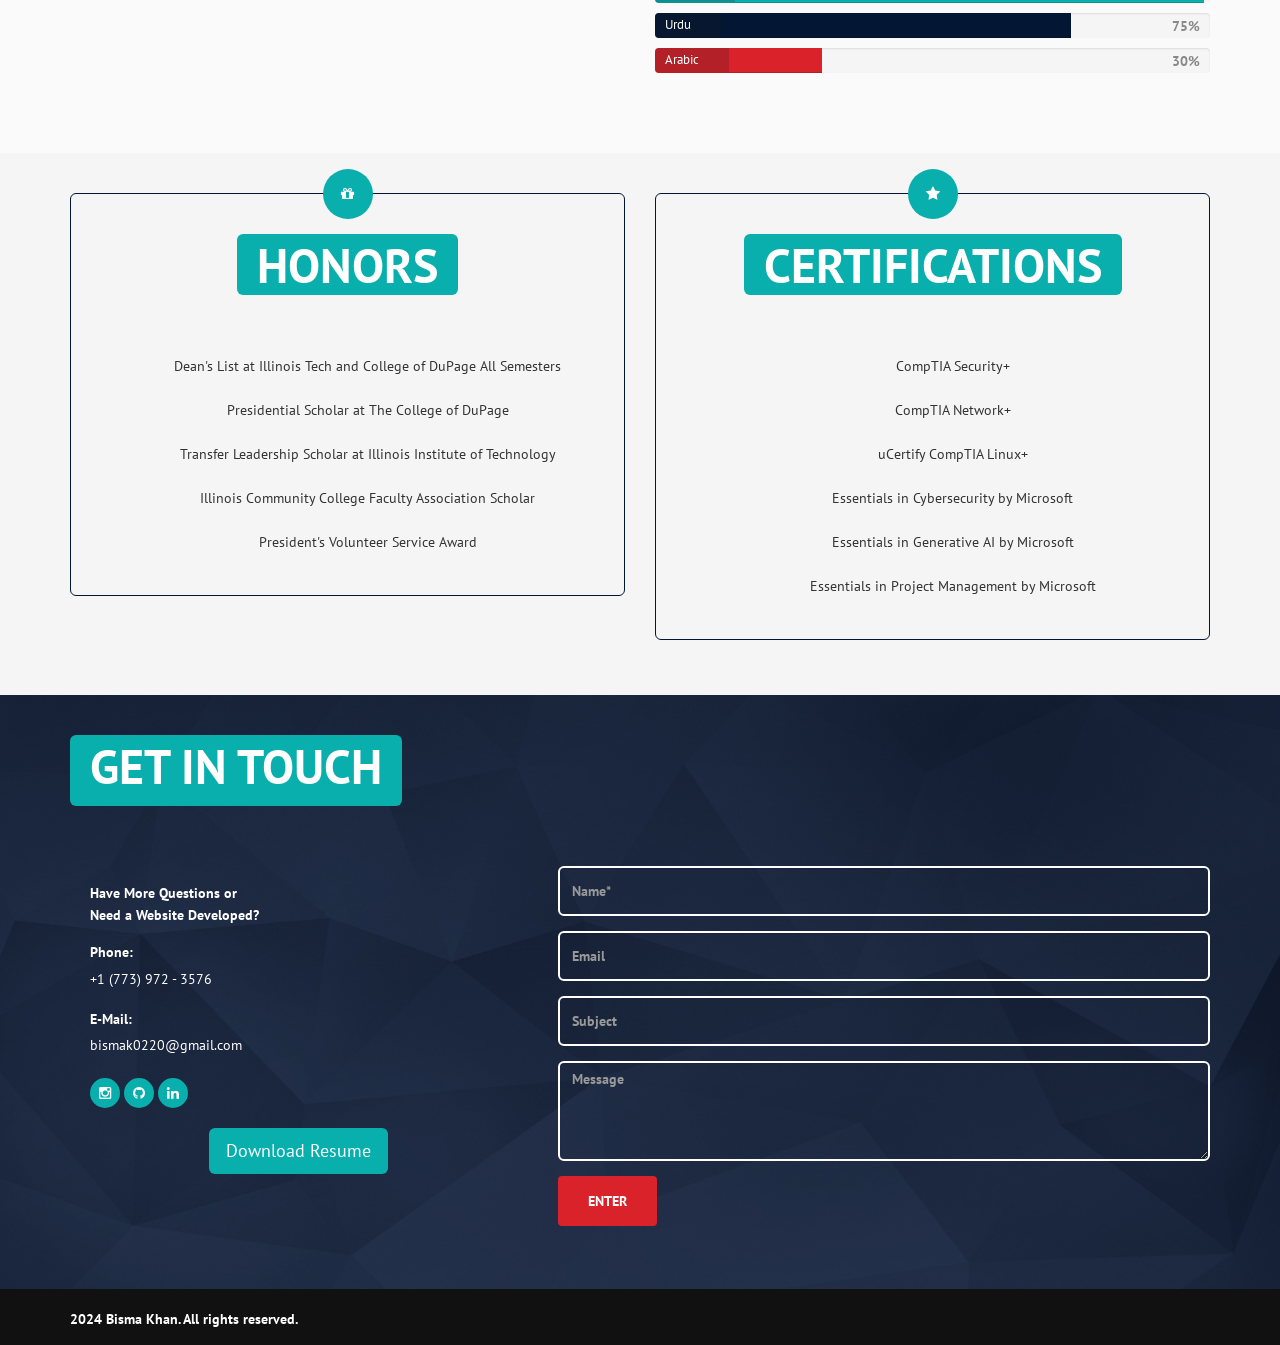
==== commit f479dfaa: "updating job title" ====
--- a/index.html
+++ b/index.html
@@ -607,7 +607,7 @@
 					<!-- box -->
 					<div class="resume-box">
 						<p class="resume-item-ico"><i class="fa fa-flag"></i></p>
-						<h2 class="title2 resume-item-title1">Library Computer Lab</h2>
+						<h2 class="title2 resume-item-title1">IT Help Desk</h2>
 						<h3 class="title3 resume-item-title2">College of DuPage</h3>
 						<h3 class="title3 resume-item-title2">August 2021 - December 2022</h3>
 						<p> Provided expert guidance to students on the use of printing, copying, and computing equipment.</p>
--- a/css/styles.css
+++ b/css/styles.css
@@ -1165,38 +1165,6 @@
 .project-item-disabled {
   pointer-events: none;
   opacity: 0.3!important;
-}
-/* ==========================================================
-! SECTION: Pagination 
-========================================================== */
-.section-pagination {
-  font-size: 12px;
-  padding-bottom: 40px;
-  padding-top: 20px;
-  margin-top: 30px;
-  border-top: 1px solid #e2e2e2;
-}
-.section-pagination a {
-  background: #eee;
-  border: 0;
-  padding: 10px;
-  padding-left: 15px;
-  padding-right: 15px;
-  min-width: 0;
-}
-@media (min-width: 768px) {
-  .section-pagination a {
-    padding: 10px;
-    padding-left: 12px;
-    padding-right: 12px;
-  }
-}
-.section-pagination a:after {
-  width: 200%;
-}
-.section-pagination .pagination-numbers a {
-  border: 0;
-  background: #eee;
 }
 /* ==========================================================
 ! Section: Skills
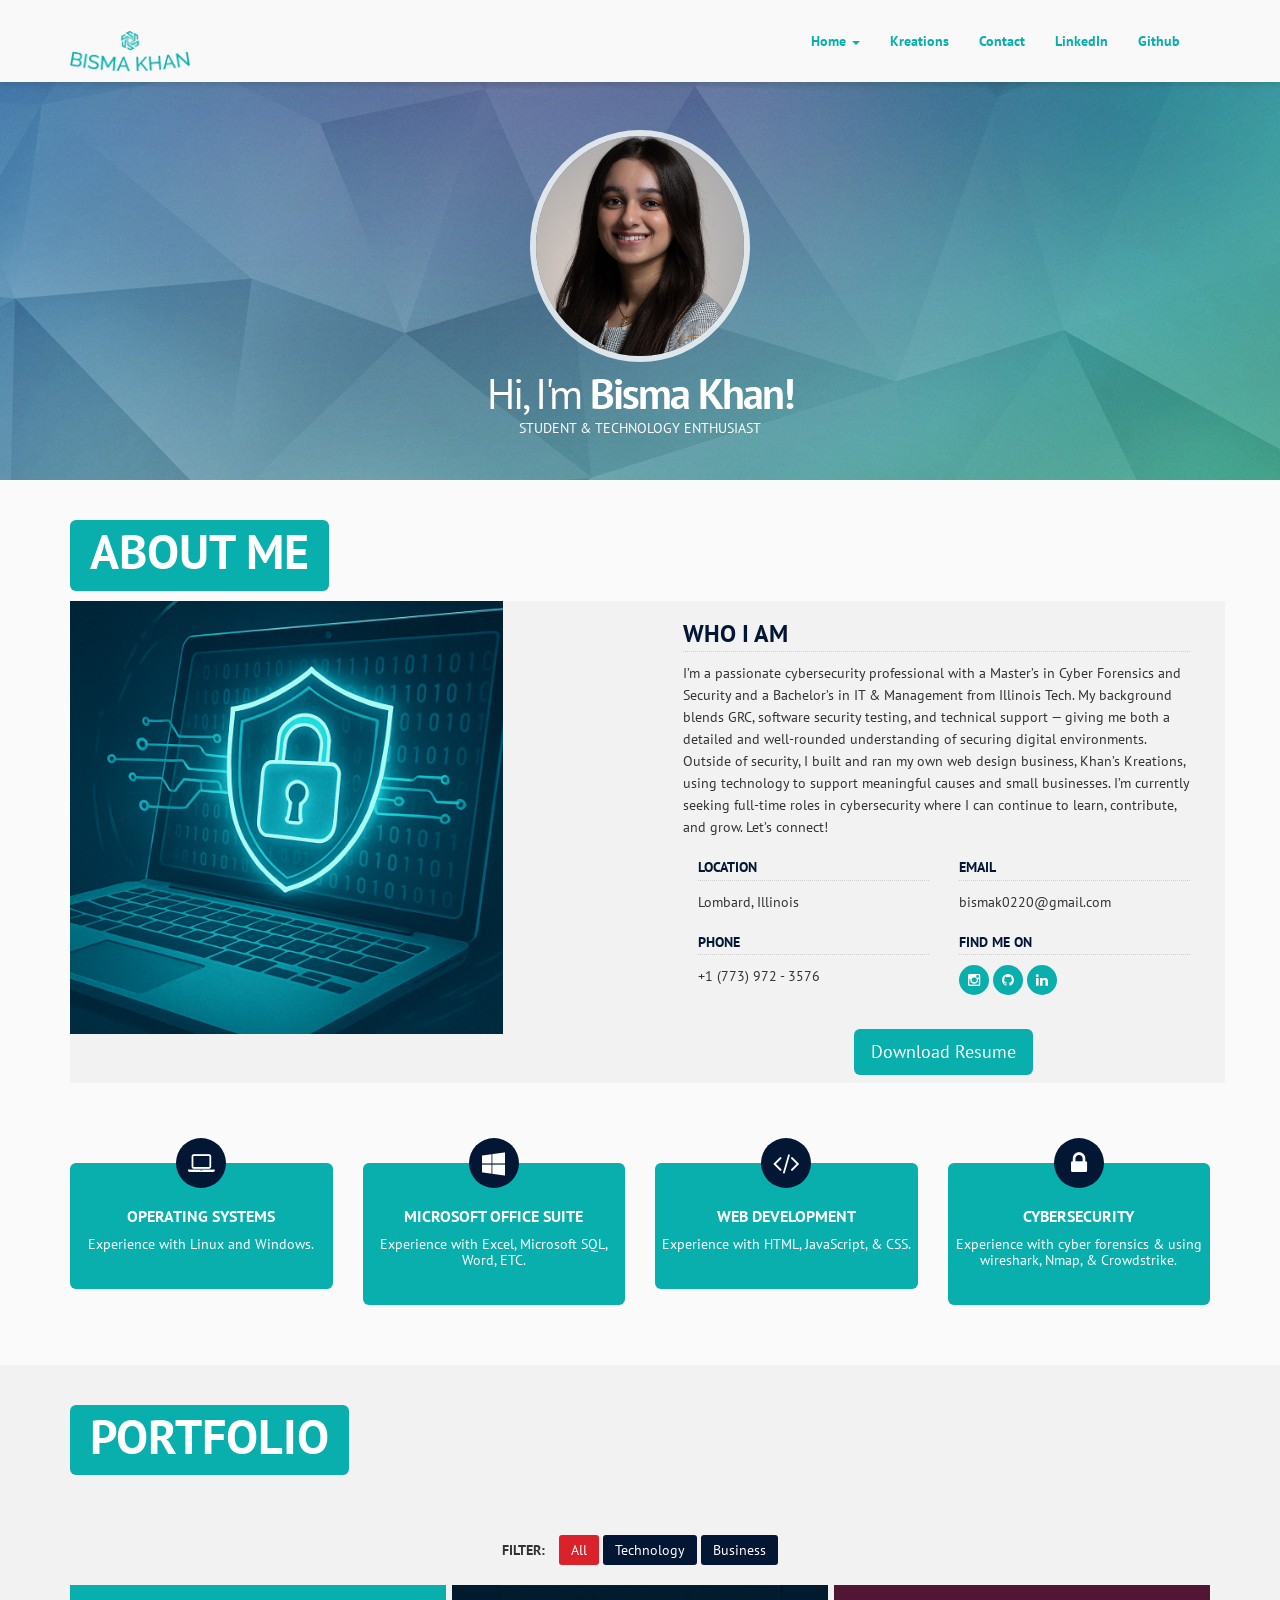
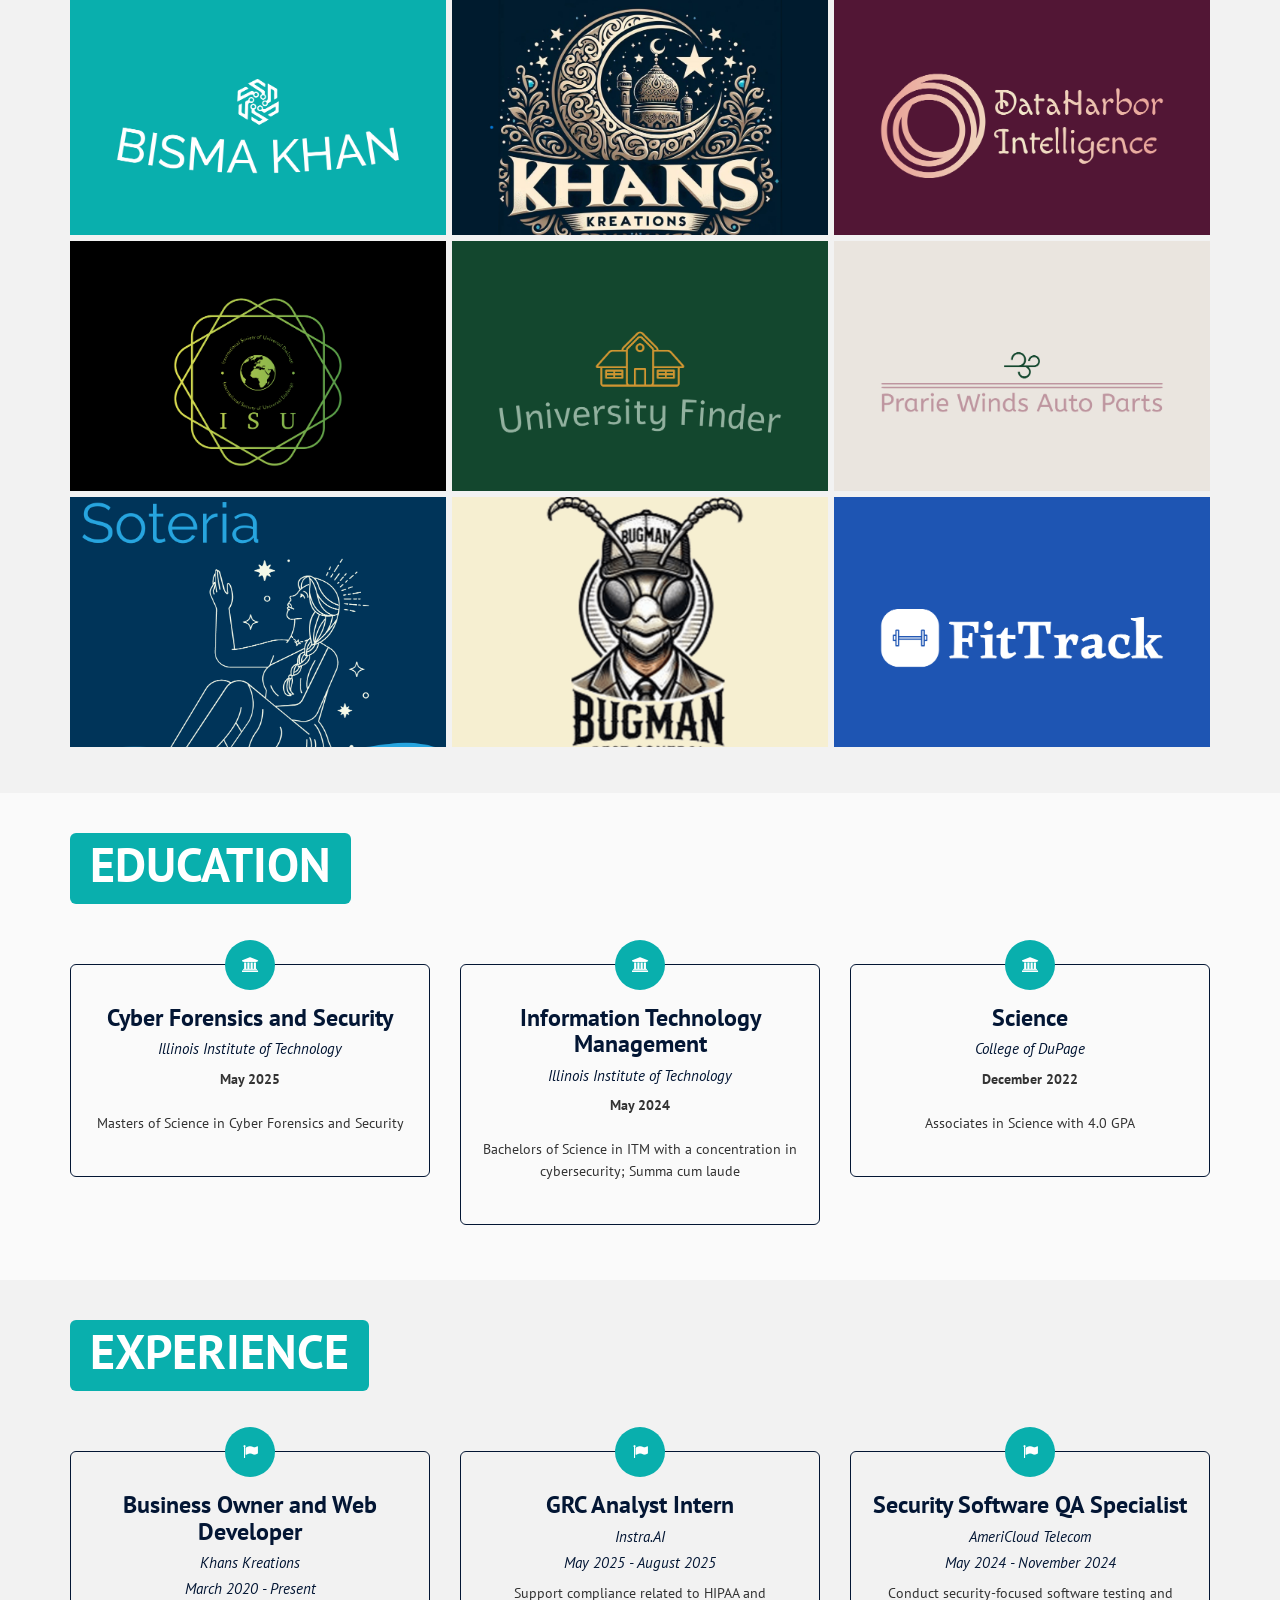
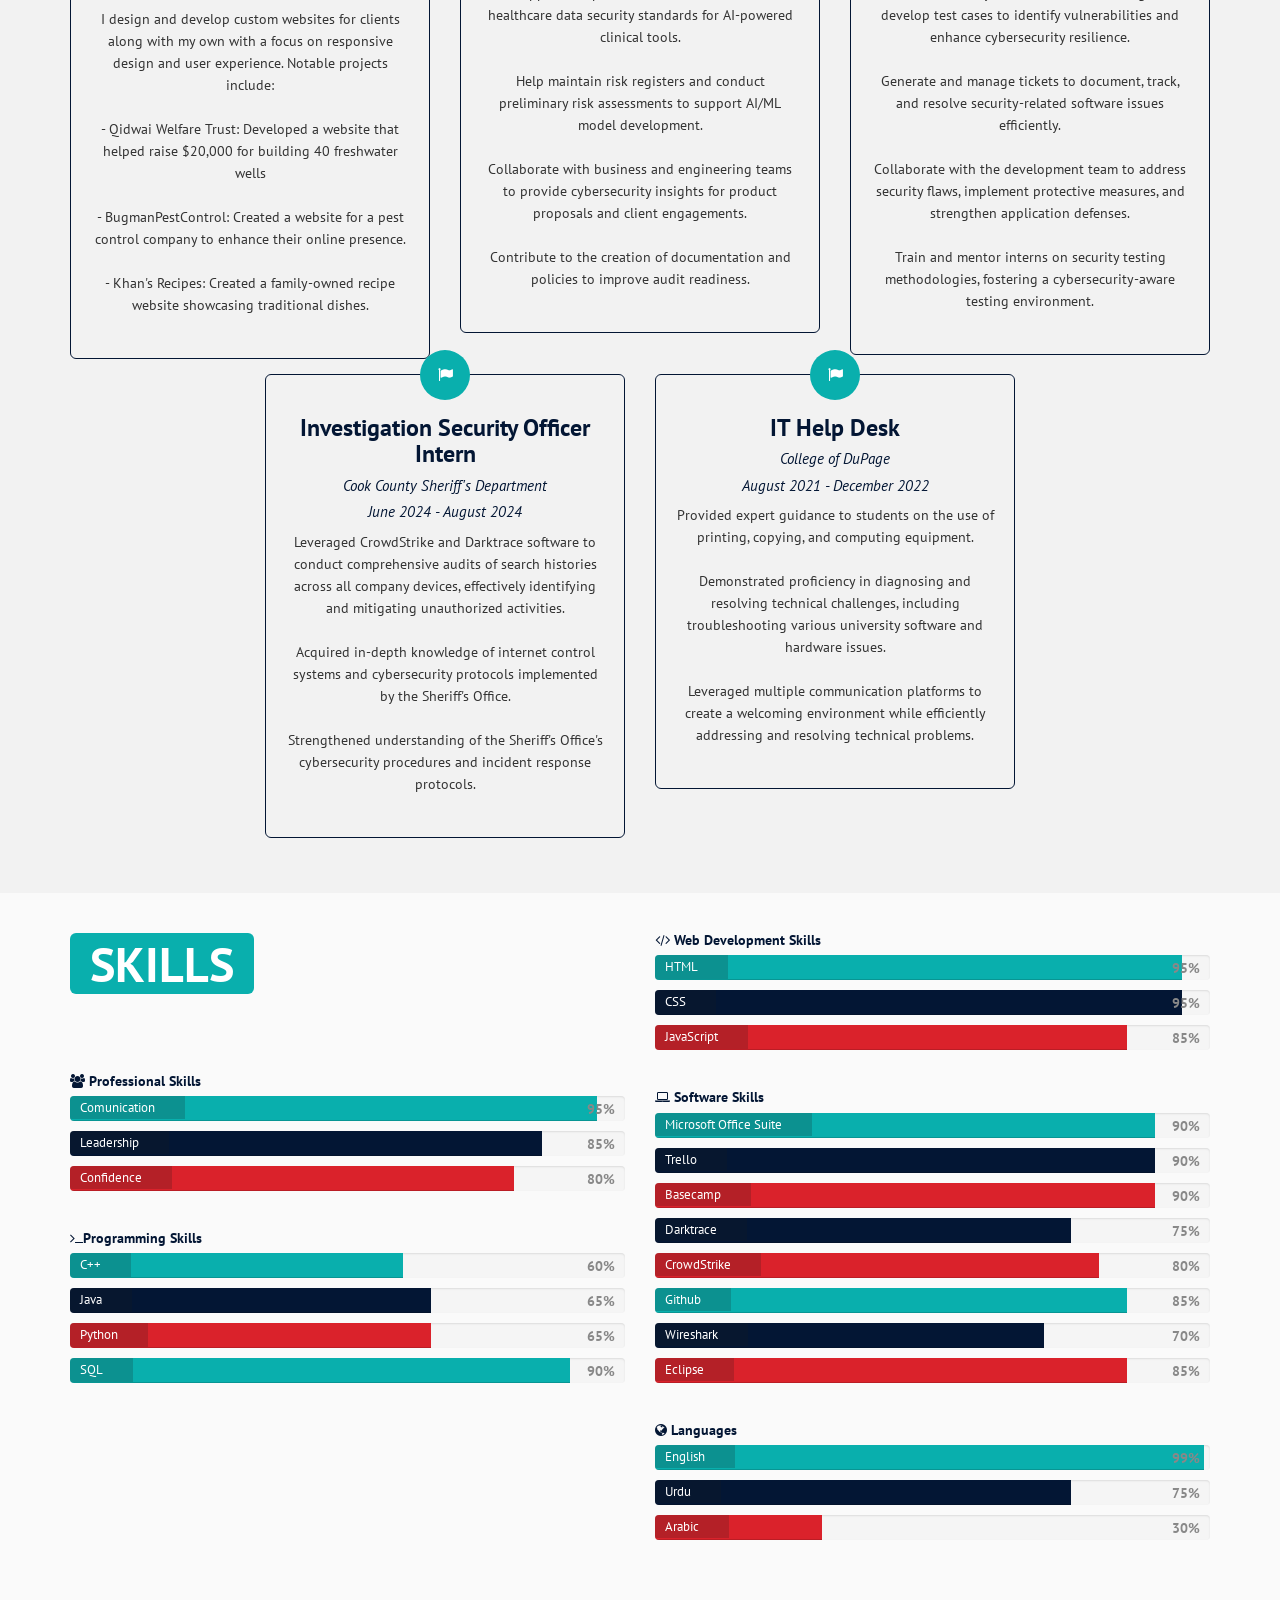
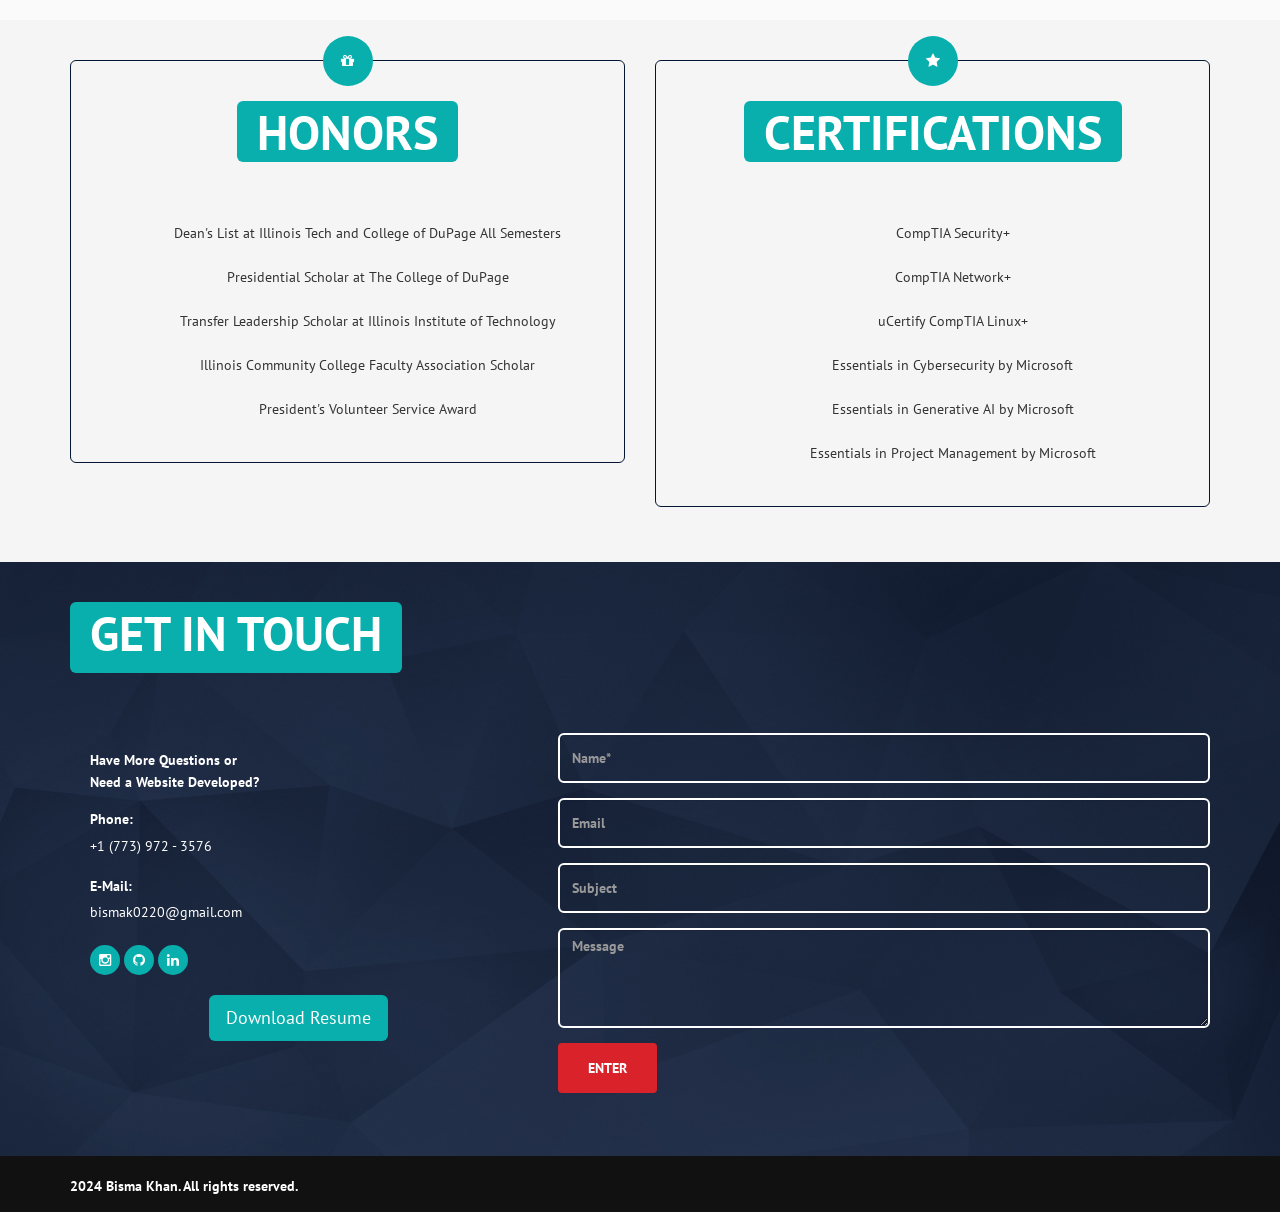
==== commit 93ad7801: "updating images" ====
--- a/index.html
+++ b/index.html
@@ -142,7 +142,7 @@
 				<!-- Left Column -->
 				<div class="col-sm-6 col-no-padding">
 					<div class="about-picture" id="about-picture">
-						<img src="img/about-image.jpg" alt="" class="responsive-image smaller-image">
+						<img src="img/about-image.png" alt="" class="responsive-image smaller-image">
 					</div>
 				</div>			
 				<!-- /Left Column -->
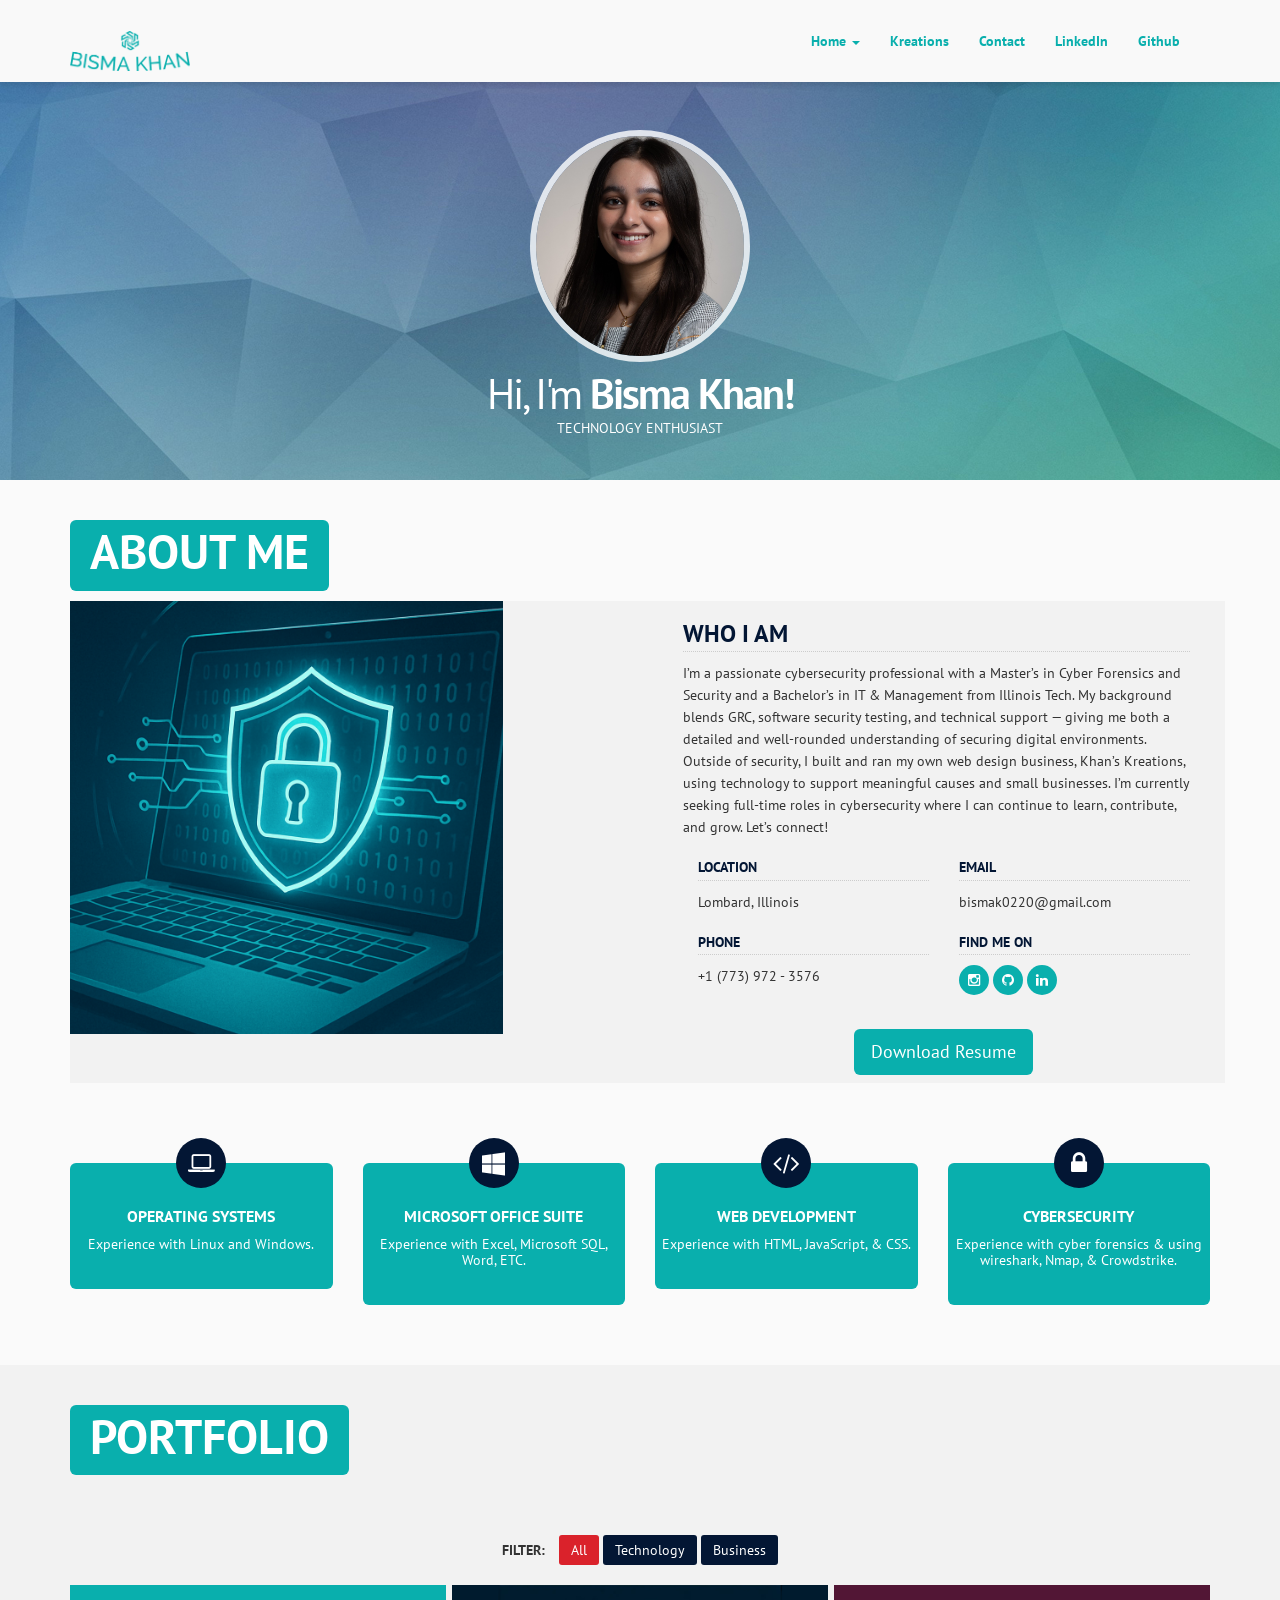
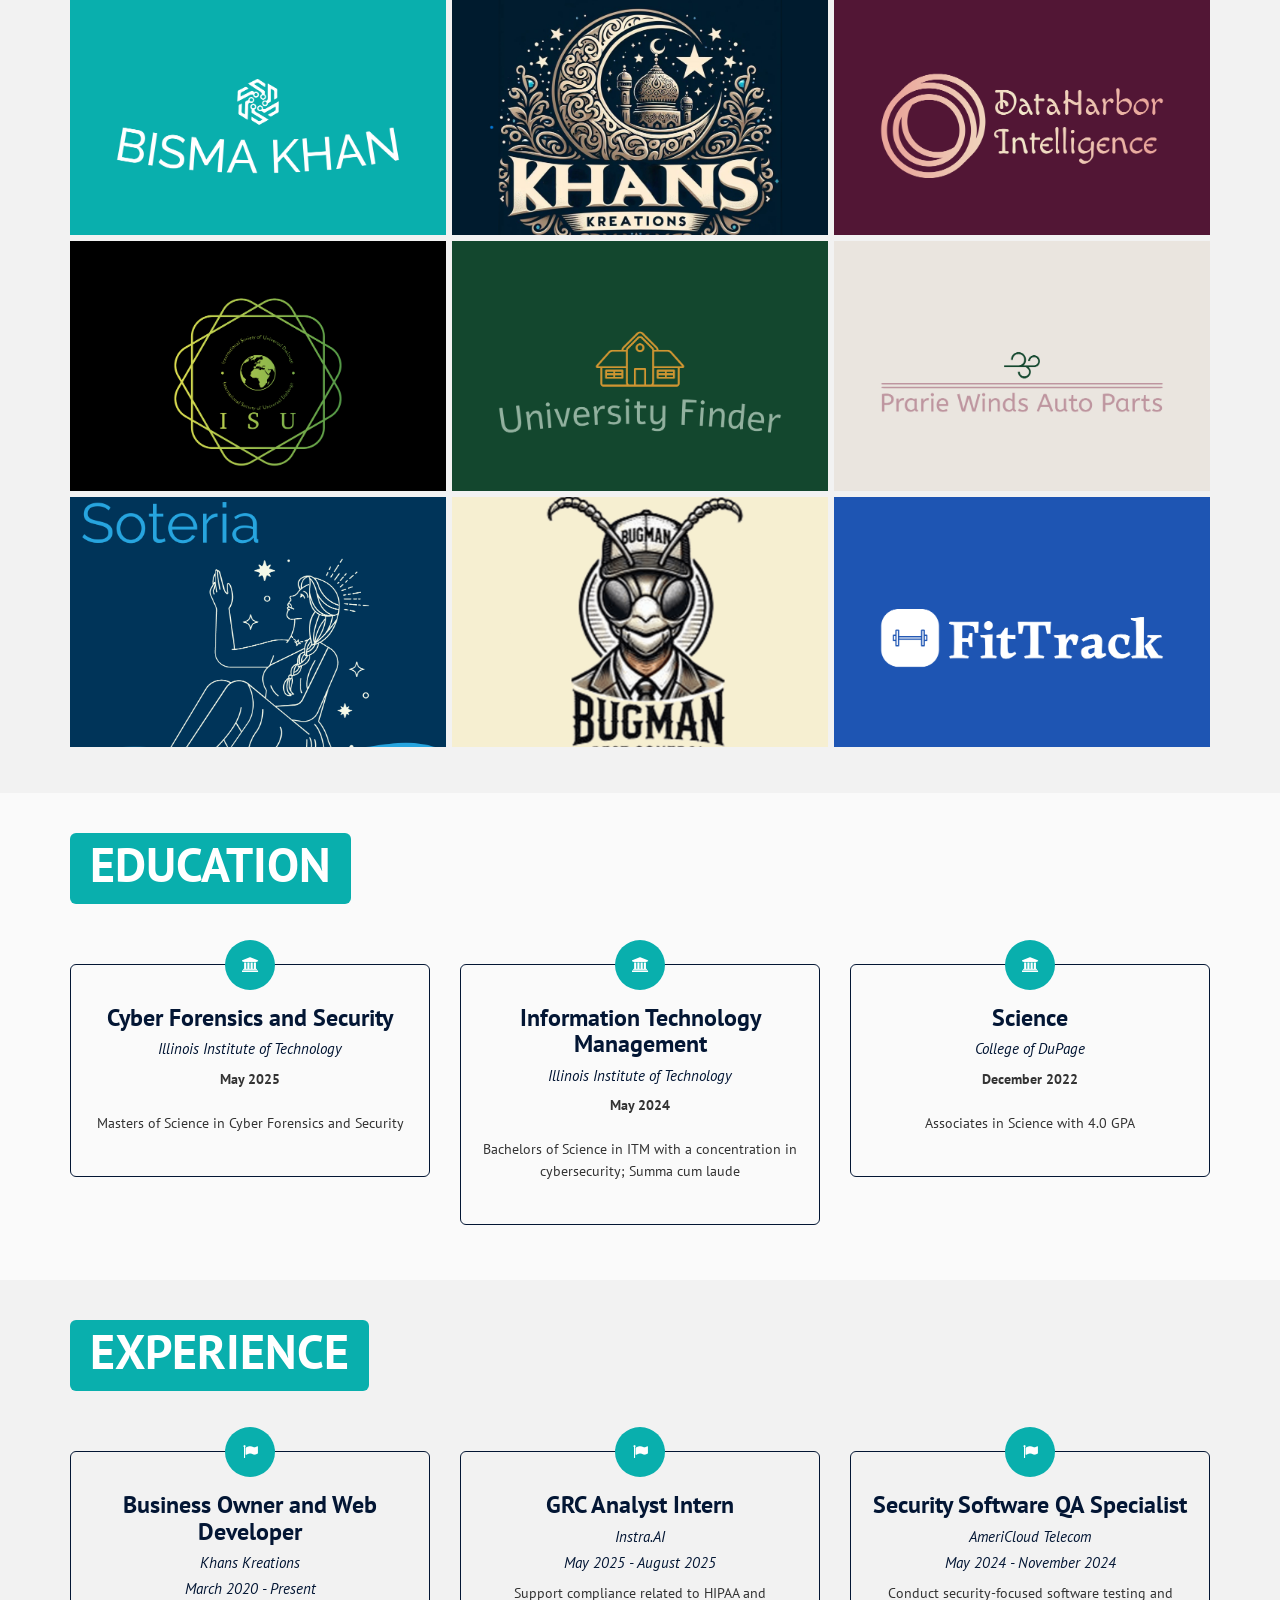
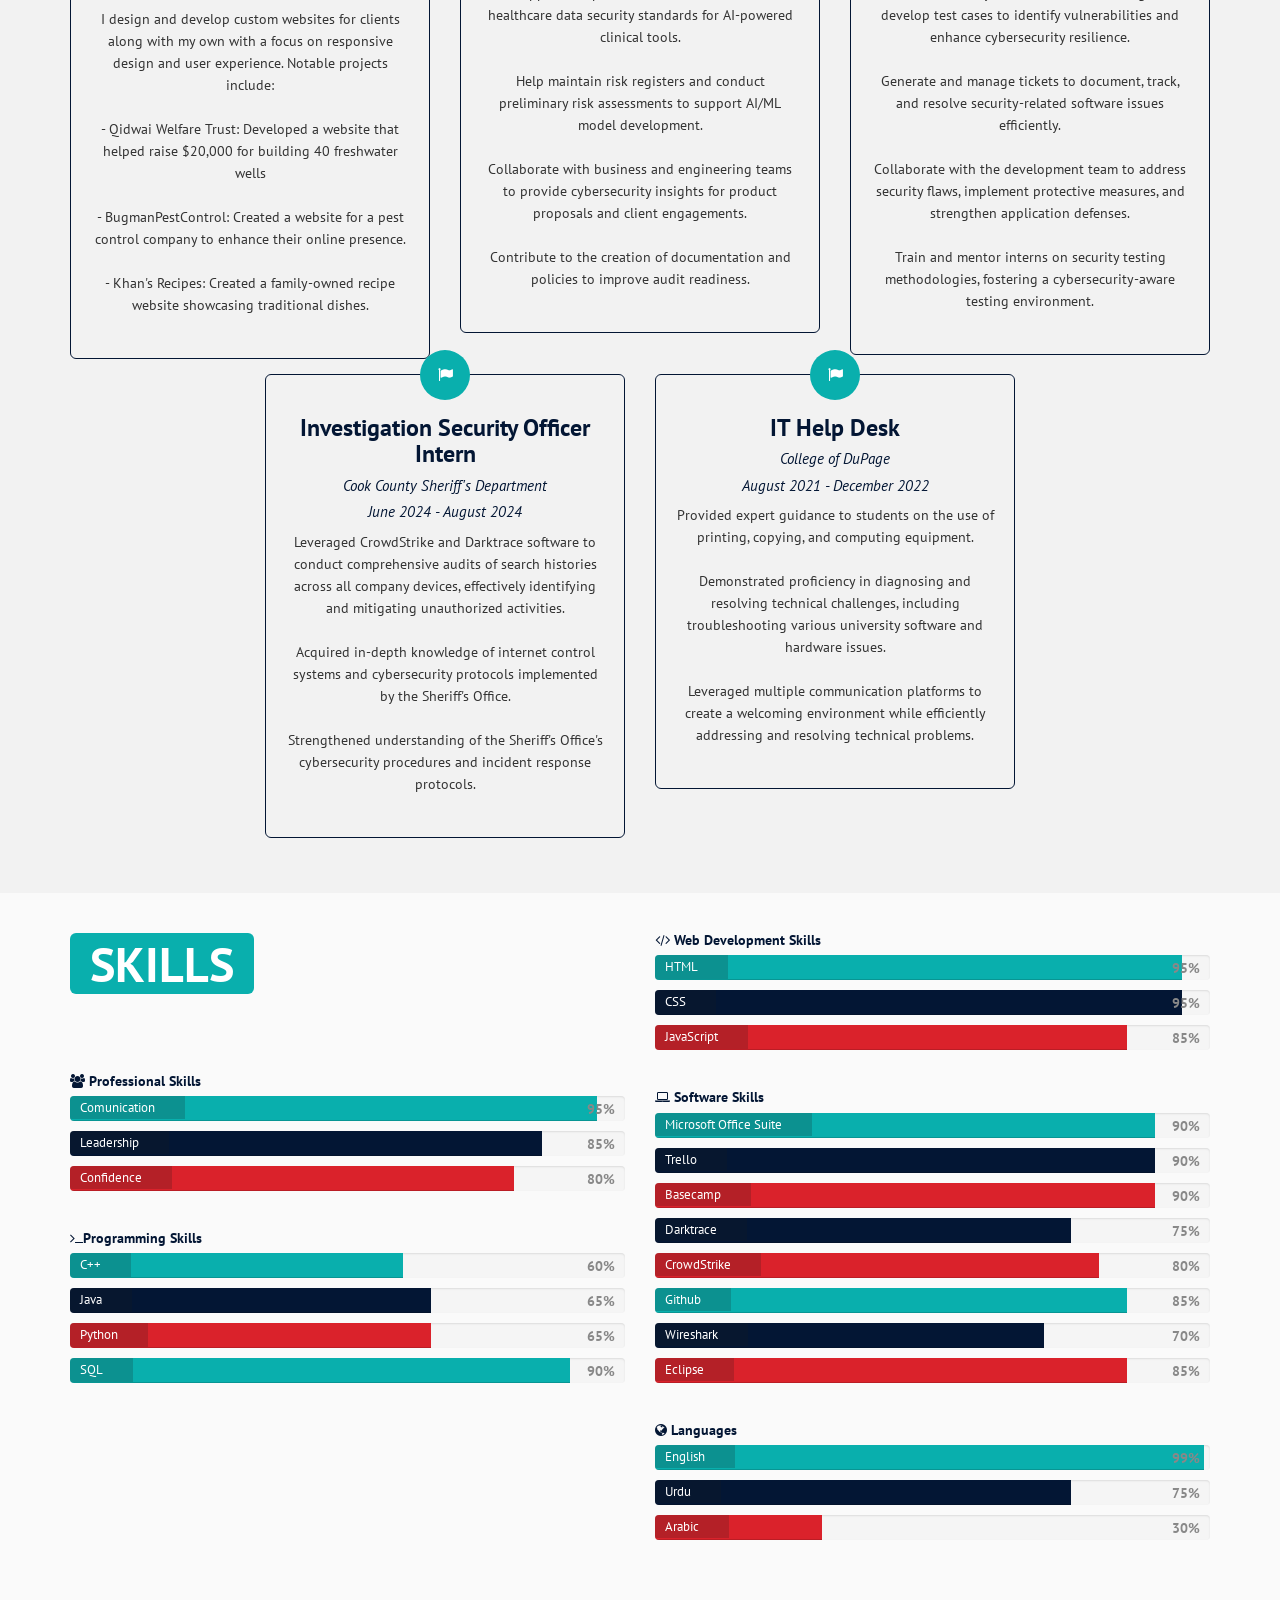
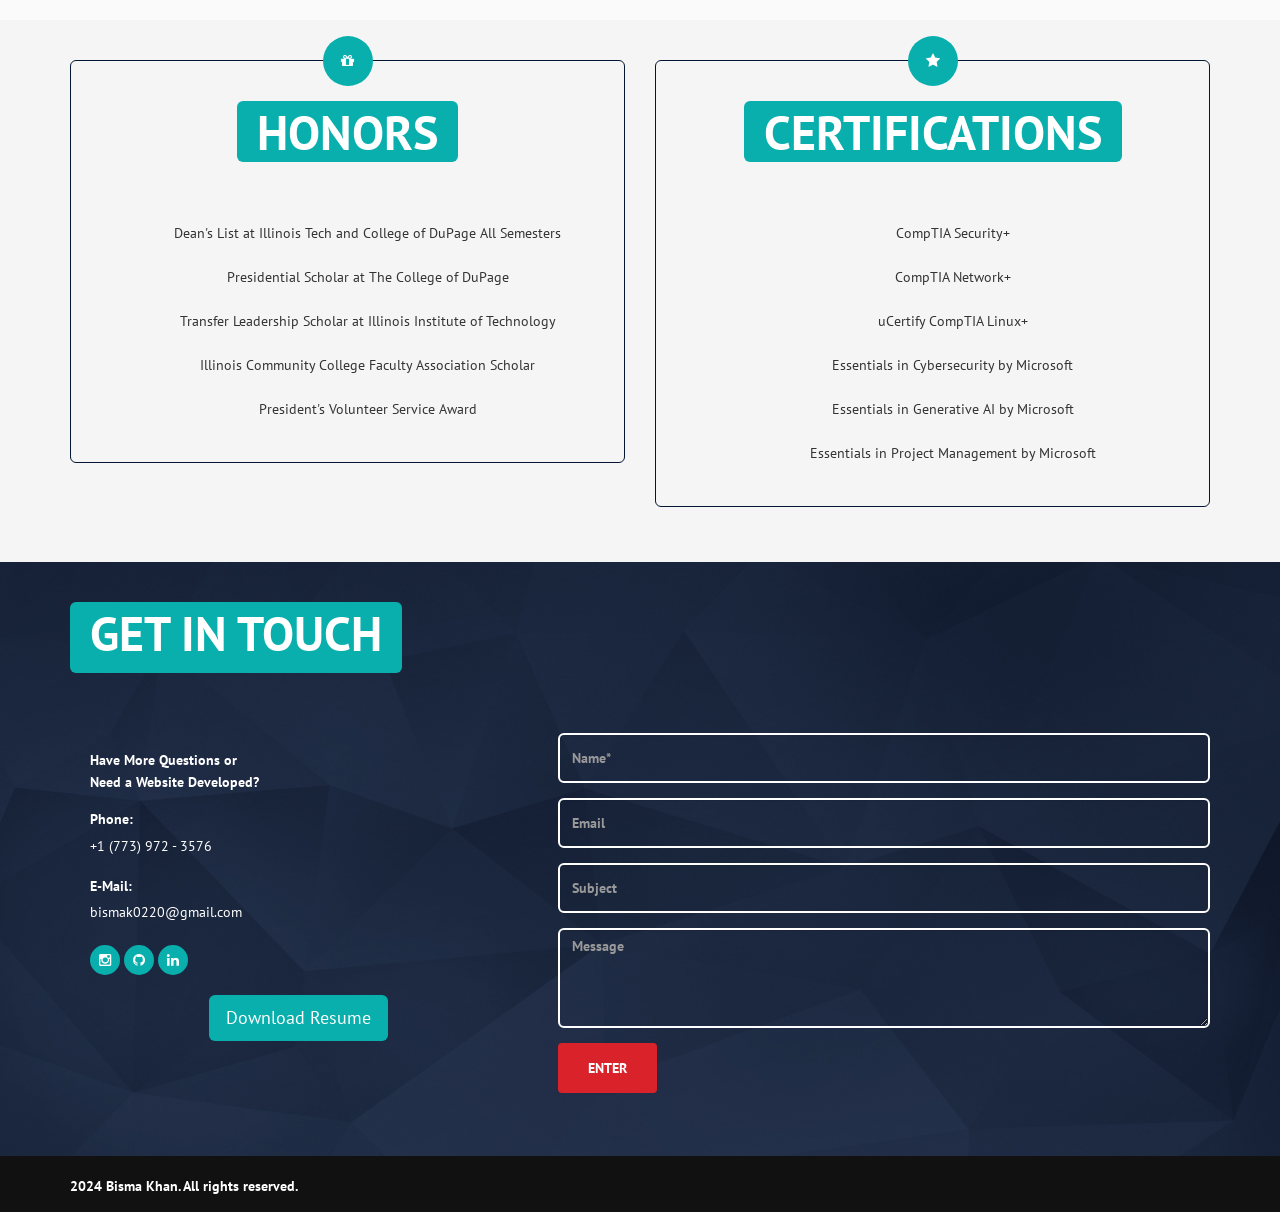
==== commit 3bdbafcd: "updating tagline" ====
--- a/index.html
+++ b/index.html
@@ -125,7 +125,7 @@
 				<img src="img/profile.jpg" alt="">
 			</div>
 			<h1 class="title1 mini-hero-title">Hi, I'm <strong>Bisma Khan!</strong></h1>
-			<h2 class="title2 mini-hero-subtitle">Student &amp; Technology Enthusiast</h2>			
+			<h2 class="title2 mini-hero-subtitle">Technology Enthusiast</h2>			
 		</div>
 	</div>
 	<!-- /Section: Mini Hero -->
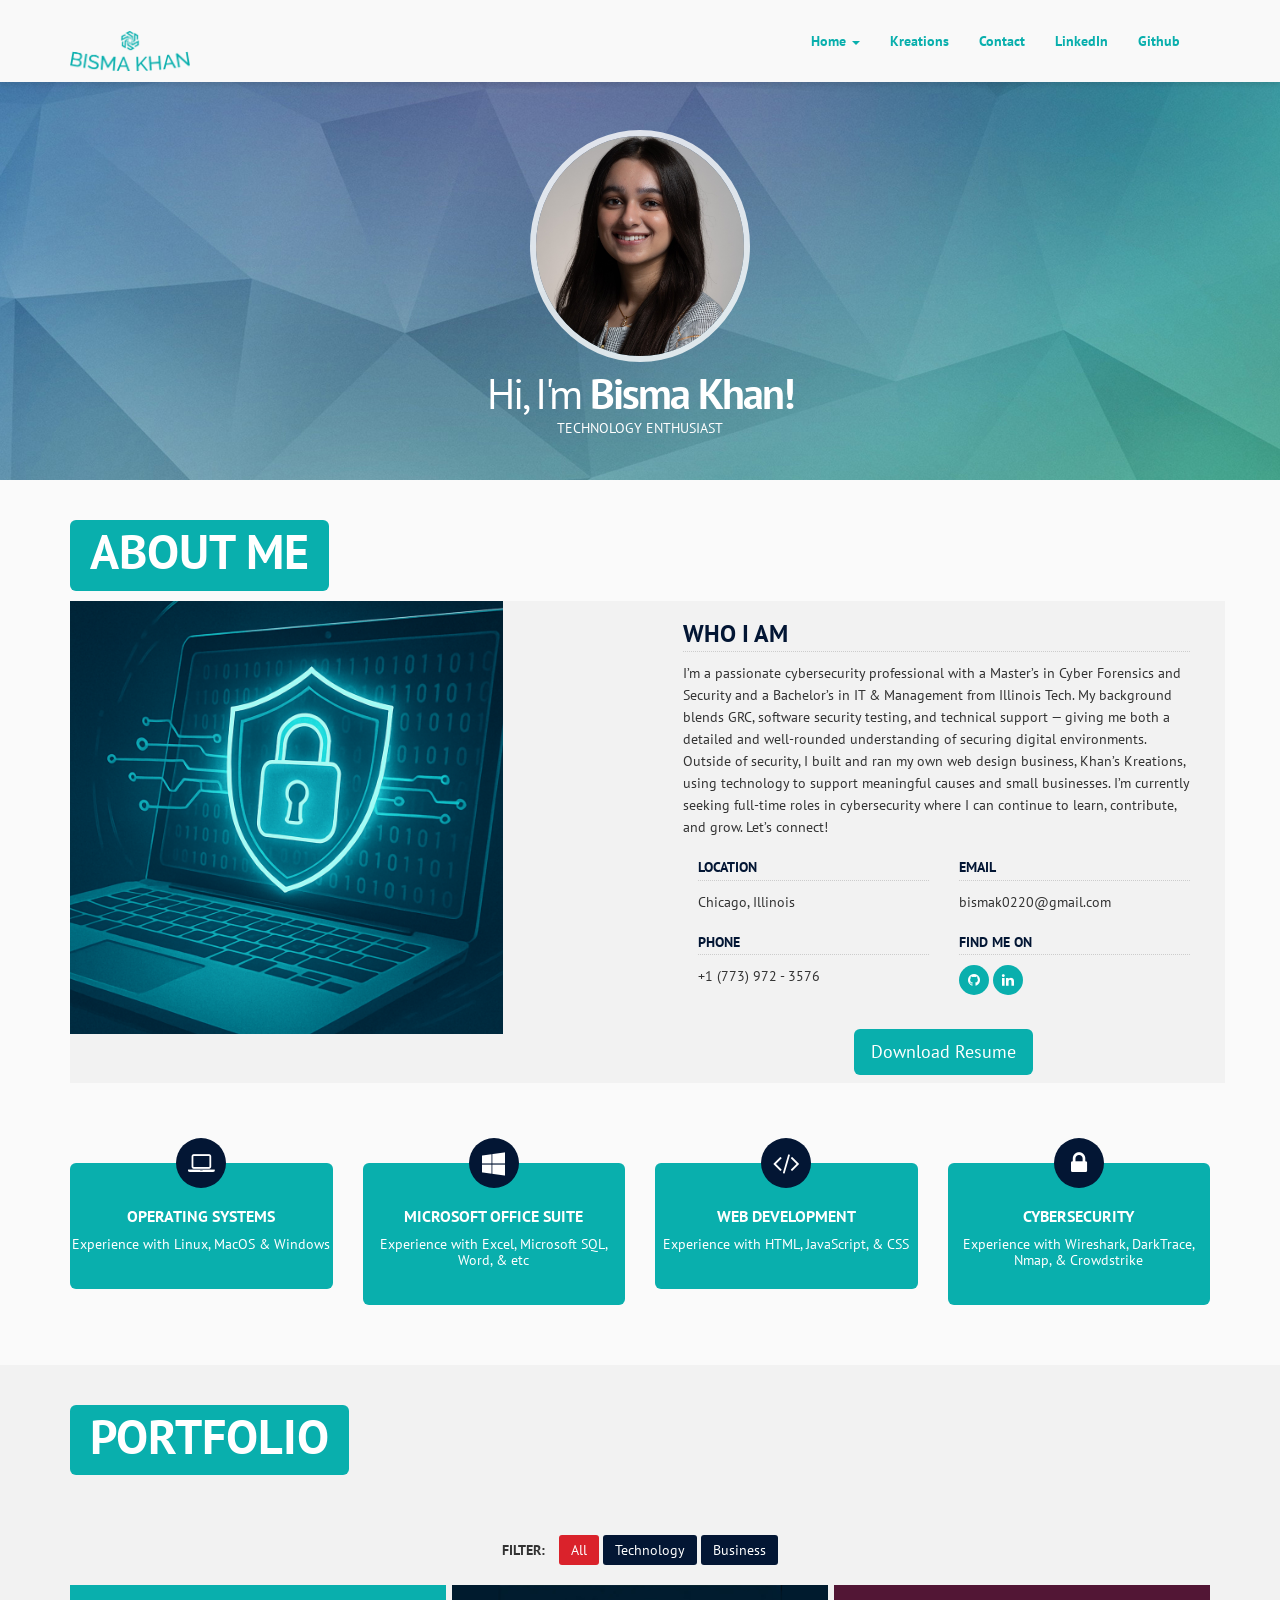
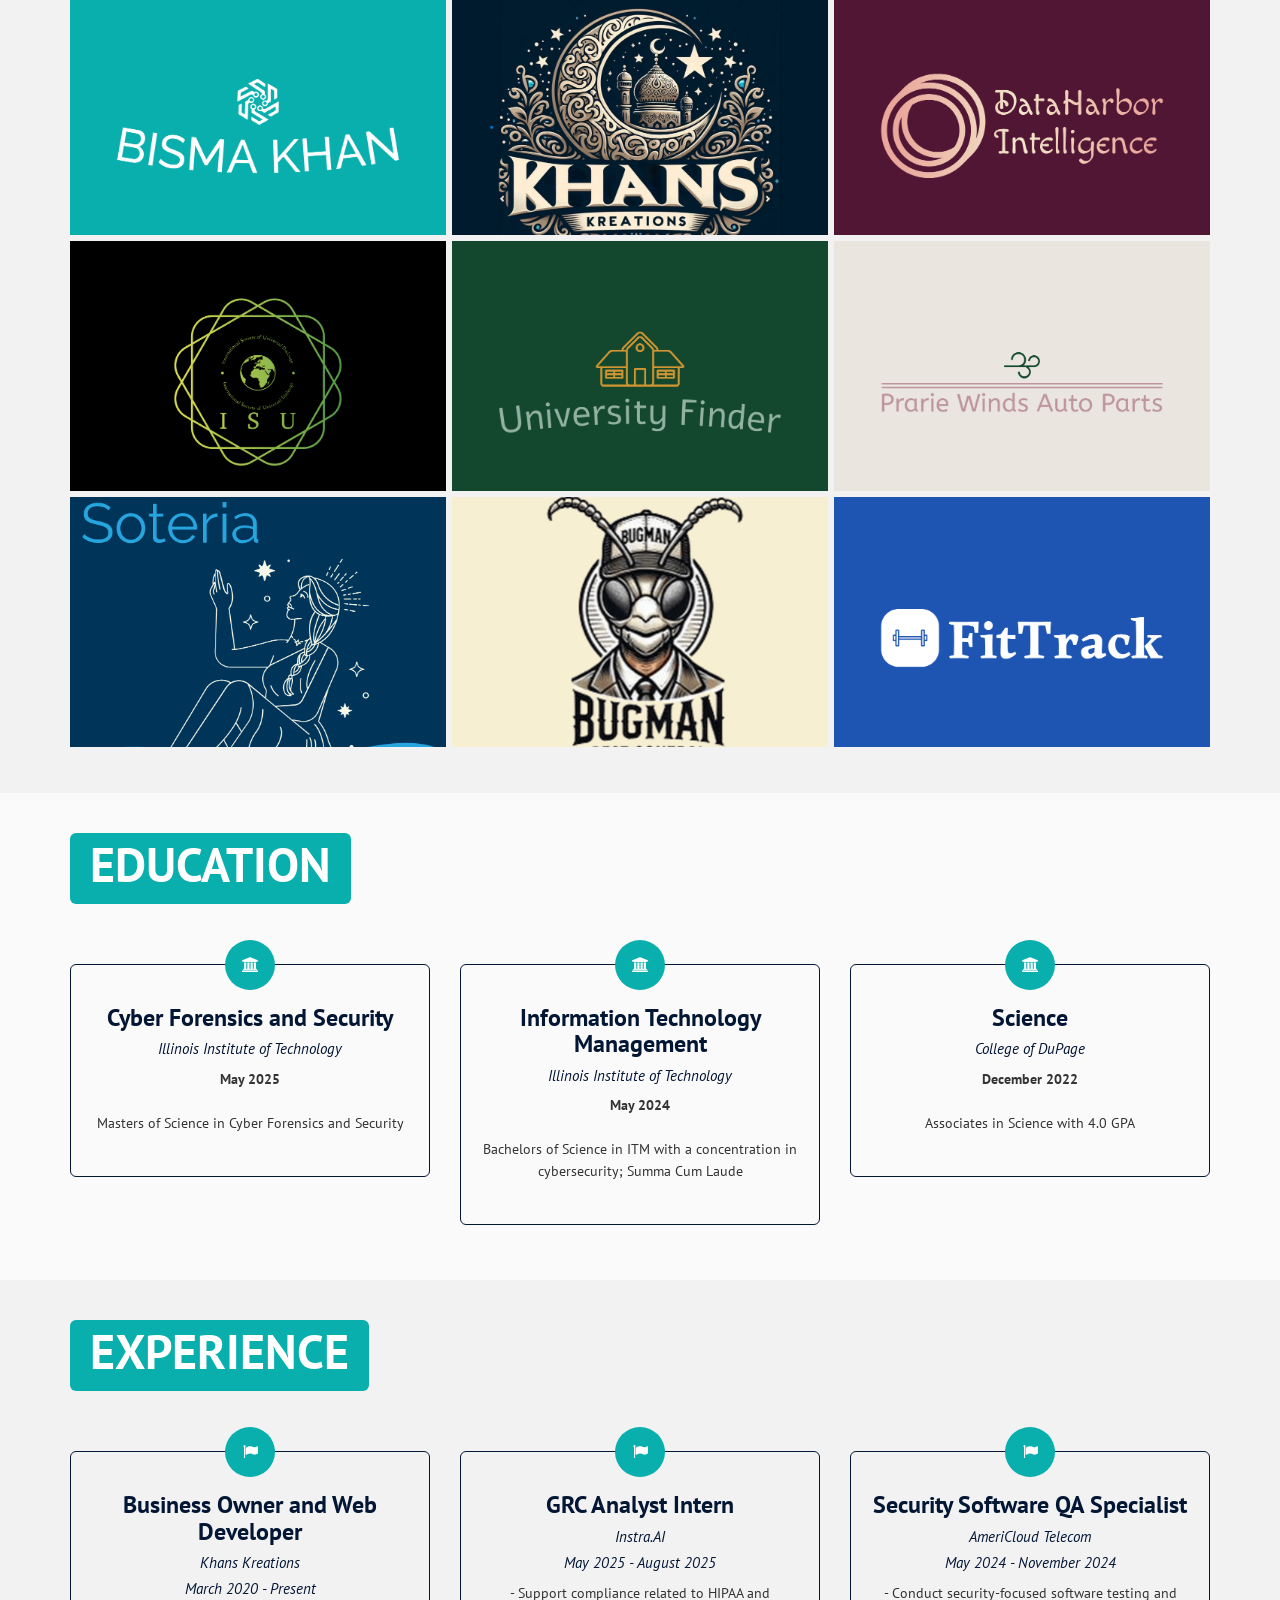
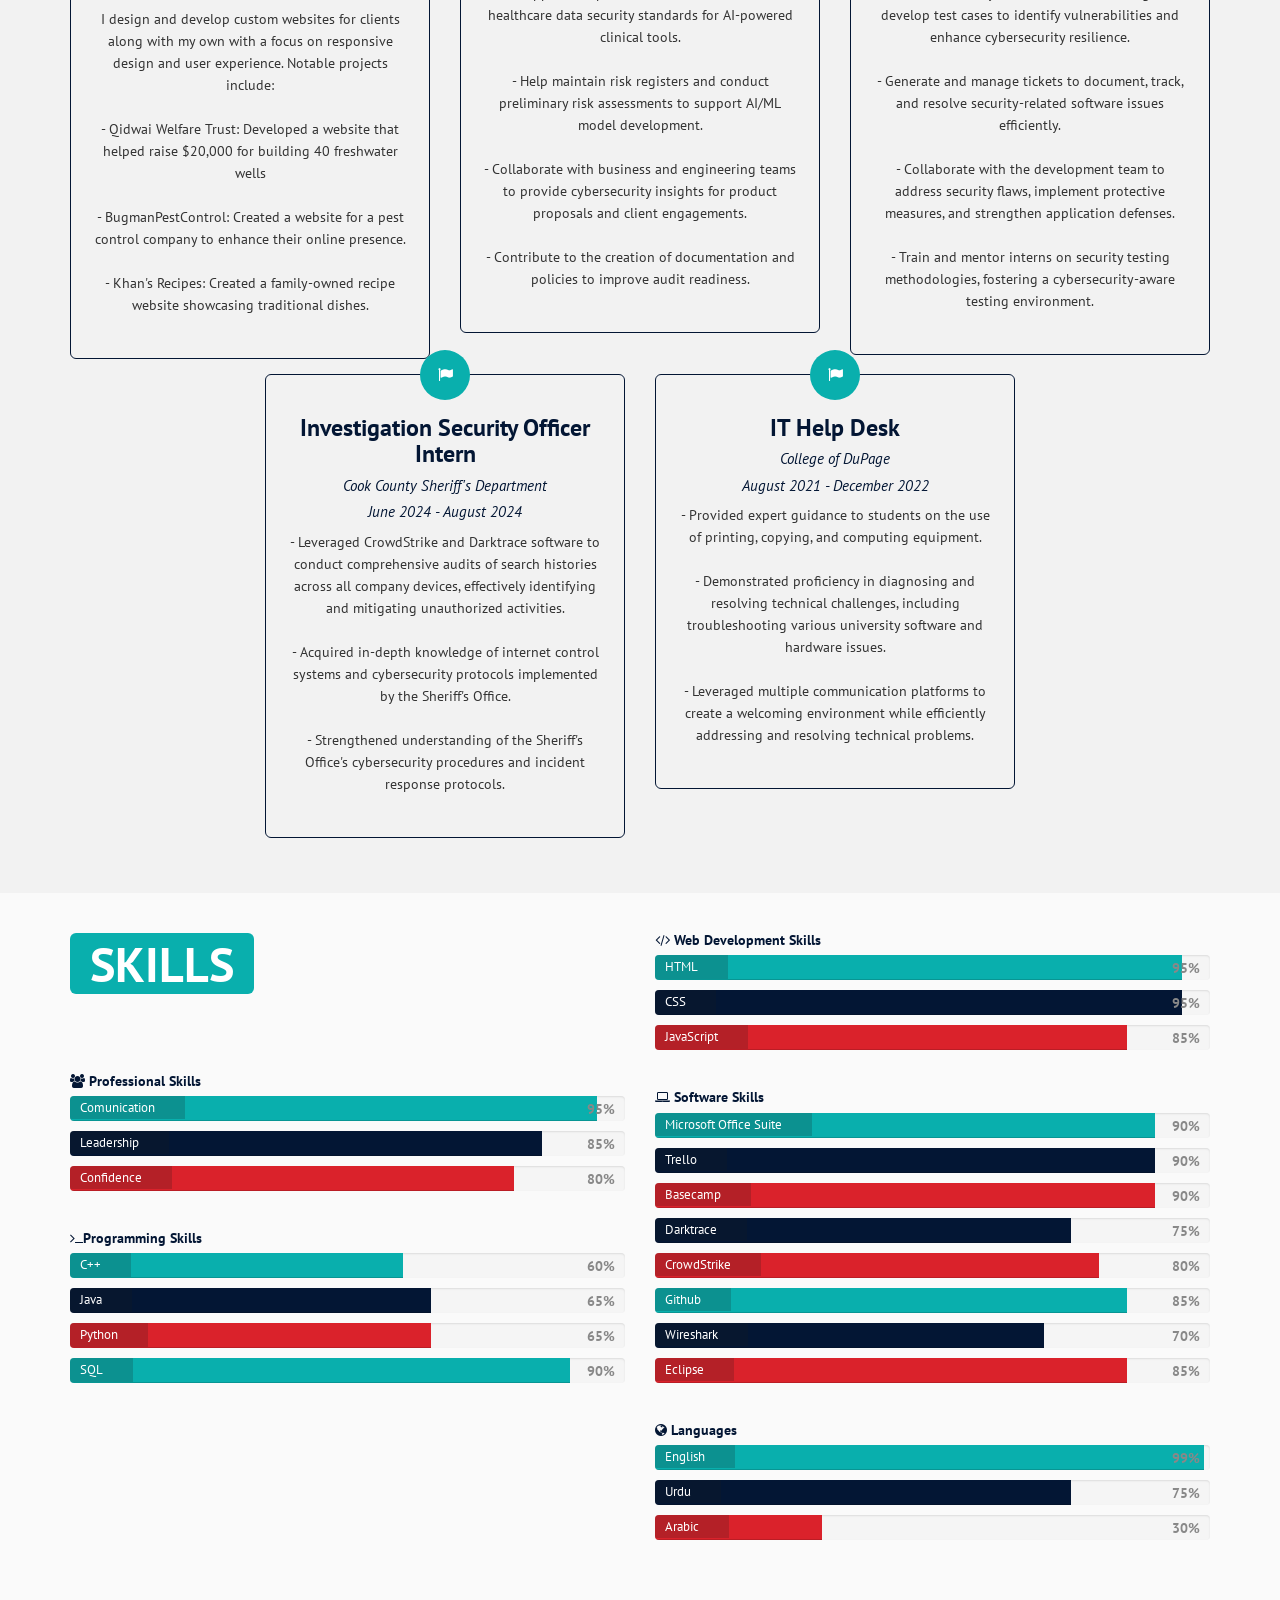
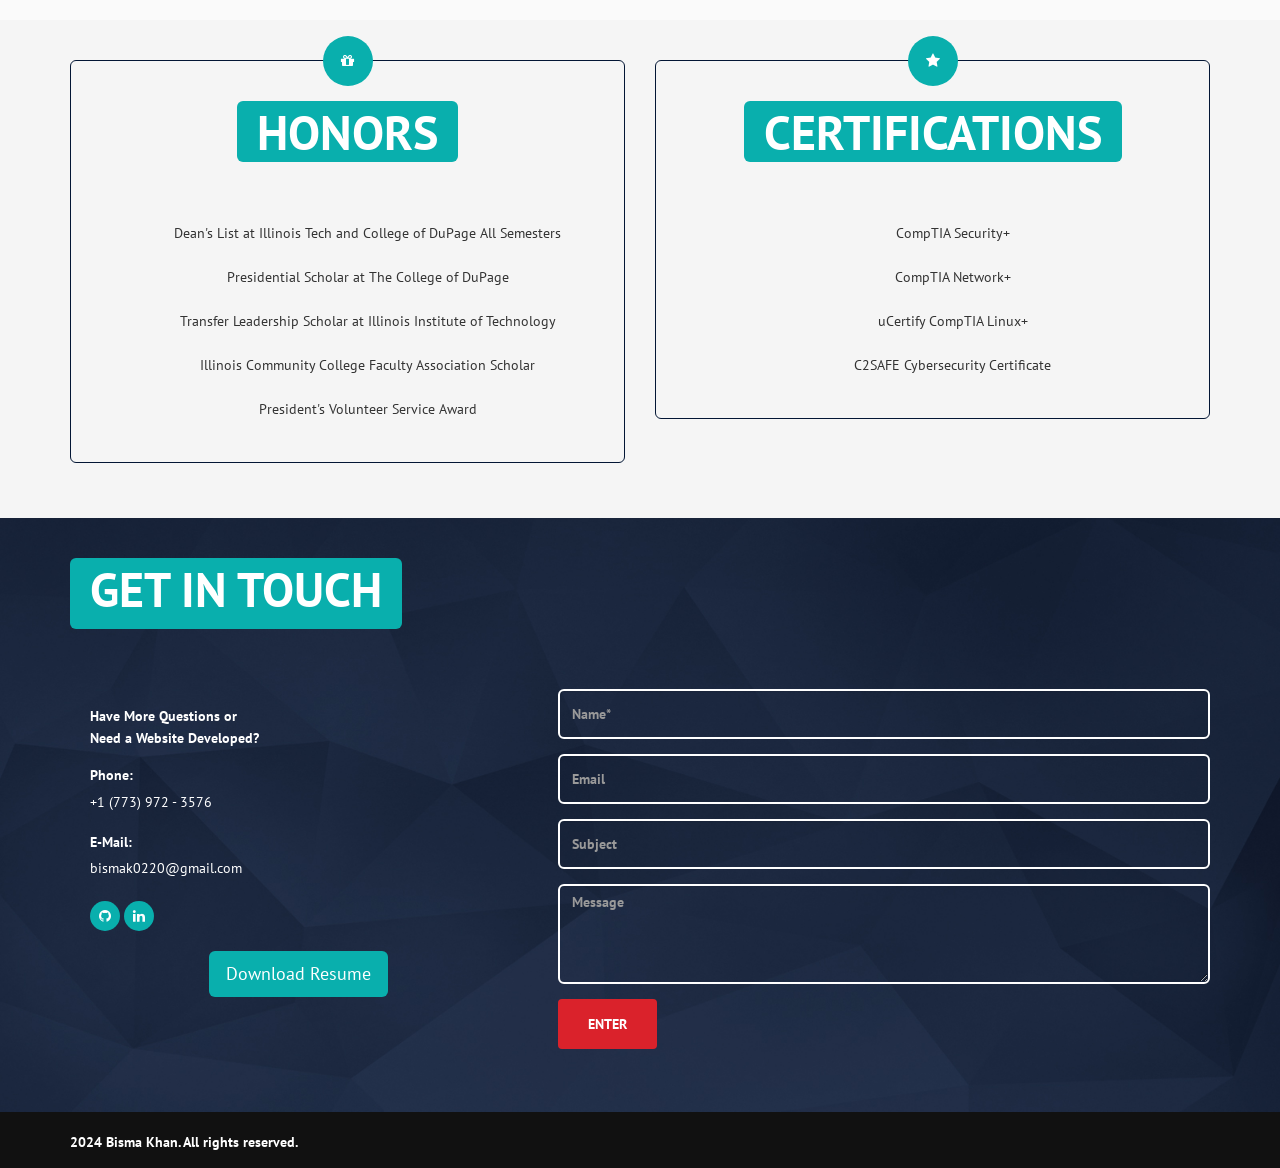
==== commit 38466c51: "updating website" ====
--- a/index.html
+++ b/index.html
@@ -161,7 +161,7 @@
 							<!-- col -->
 							<div class="col-sm-6">
 								<h3 class="title3">Location</h3>
-								<p>Lombard, Illinois</p>
+								<p>Chicago, Illinois</p>
 							</div>
 							<!-- /col -->
 							<!-- col -->
@@ -186,7 +186,6 @@
 								<h3 class="title3">Find me On</h3>
 								<!-- Social Icons -->
 			                    <div class="social-icons">
-			                        <a href="https://www.instagram.com/bisma_k02/"><i class="fa fa-instagram"></i></a>
 									<a href="https://github.com/bismak02"><i class="fa fa-github"></i></a>
 			                        <a href="https://www.linkedin.com/in/bkhan02/"><i class="fa fa-linkedin"></i></a>
 			                    </div>
@@ -228,7 +227,7 @@
 						</div>
 						<h2 class="feature-title">Operating Systems</h2>
 						<div class="feature-description">
-							<p>Experience with Linux and Windows.</p>
+							<p>Experience with Linux, MacOS & Windows</p>
 						</div>
 					</div>					
 				</div>
@@ -241,7 +240,7 @@
 						</div>
 						<h2 class="feature-title">Microsoft Office Suite</h2>
 						<div class="feature-description">
-							<p>Experience with Excel, Microsoft SQL, Word, ETC. </p>
+							<p>Experience with Excel, Microsoft SQL, Word, & etc </p>
 						</div>
 					</div>					
 				</div>
@@ -254,7 +253,7 @@
 						</div>
 						<h2 class="feature-title">Web Development</h2>
 						<div class="feature-description">
-							<p>Experience with HTML, JavaScript, & CSS.</p>
+							<p>Experience with HTML, JavaScript, & CSS</p>
 						</div>
 					</div>					
 				</div>
@@ -267,7 +266,7 @@
 						</div>
 						<h2 class="feature-title">Cybersecurity</h2>
 						<div class="feature-description">
-							<p>Experience with cyber forensics & using wireshark, Nmap, & Crowdstrike.</p>
+							<p>Experience with Wireshark, DarkTrace, Nmap, & Crowdstrike</p>
 						</div>
 					</div>					
 				</div>
@@ -506,7 +505,7 @@
 						<h2 class="title2 resume-item-title1">Information Technology Management</h2>
 						<h3 class="title3 resume-item-title2">Illinois Institute of Technology</h3>
 						<p><strong>May 2024</strong></p>
-						<p>Bachelors of Science in ITM with a concentration in cybersecurity; Summa cum laude</p>
+						<p>Bachelors of Science in ITM with a concentration in cybersecurity; Summa Cum Laude</p>
 					</div>
 					<!-- /box -->
 				</div>
@@ -562,10 +561,10 @@
 						<h2 class="title2 resume-item-title1">GRC Analyst Intern</h2>
 						<h3 class="title3 resume-item-title2">Instra.AI</h3>
 						<h3 class="title3 resume-item-title2">May 2025 - August 2025</h3>
-						<p> Support compliance related to HIPAA and healthcare data security standards for AI-powered clinical tools.</p>
-						<p> Help maintain risk registers and conduct preliminary risk assessments to support AI/ML model development.</p>
-						<p> Collaborate with business and engineering teams to provide cybersecurity insights for product proposals and client engagements.</p>
-						<p> Contribute to the creation of documentation and policies to improve audit readiness.</p>
+						<p> - Support compliance related to HIPAA and healthcare data security standards for AI-powered clinical tools.</p>
+						<p> - Help maintain risk registers and conduct preliminary risk assessments to support AI/ML model development.</p>
+						<p> - Collaborate with business and engineering teams to provide cybersecurity insights for product proposals and client engagements.</p>
+						<p> - Contribute to the creation of documentation and policies to improve audit readiness.</p>
 					</div>
 					<!-- /box -->
 				</div>
@@ -578,10 +577,10 @@
 						<h2 class="title2 resume-item-title1">Security Software QA Specialist</h2>
 						<h3 class="title3 resume-item-title2">AmeriCloud Telecom</h3>
 						<h3 class="title3 resume-item-title2">May 2024 - November 2024</h3>
-						<p> Conduct security-focused software testing and develop test cases to identify vulnerabilities and enhance cybersecurity resilience. </p>
-						<p> Generate and manage tickets to document, track, and resolve security-related software issues efficiently. </p>
-						<p> Collaborate with the development team to address security flaws, implement protective measures, and strengthen application defenses. </p>
-						<p> Train and mentor interns on security testing methodologies, fostering a cybersecurity-aware testing environment. </p>
+						<p> - Conduct security-focused software testing and develop test cases to identify vulnerabilities and enhance cybersecurity resilience. </p>
+						<p> - Generate and manage tickets to document, track, and resolve security-related software issues efficiently. </p>
+						<p> - Collaborate with the development team to address security flaws, implement protective measures, and strengthen application defenses. </p>
+						<p> - Train and mentor interns on security testing methodologies, fostering a cybersecurity-aware testing environment. </p>
 					</div>
 					<!-- /box -->
 				</div>
@@ -595,9 +594,9 @@
 						<h2 class="title2 resume-item-title1">Investigation Security Officer Intern</h2>
 						<h3 class="title3 resume-item-title2">Cook County Sheriff's Department</h3>
 						<h3 class="title3 resume-item-title2">June 2024 - August 2024</h3>
-						<p> Leveraged CrowdStrike and Darktrace software to conduct comprehensive audits of search histories across all company devices, effectively identifying and mitigating unauthorized activities.</p>
-						<p> Acquired in-depth knowledge of internet control systems and cybersecurity protocols implemented by the Sheriff's Office.</p>
-						<p> Strengthened understanding of the Sheriff's Office's cybersecurity procedures and incident response protocols.</p>
+						<p> - Leveraged CrowdStrike and Darktrace software to conduct comprehensive audits of search histories across all company devices, effectively identifying and mitigating unauthorized activities.</p>
+						<p> - Acquired in-depth knowledge of internet control systems and cybersecurity protocols implemented by the Sheriff's Office.</p>
+						<p> - Strengthened understanding of the Sheriff's Office's cybersecurity procedures and incident response protocols.</p>
 					</div>
 					<!-- /box -->
 				</div>
@@ -610,9 +609,9 @@
 						<h2 class="title2 resume-item-title1">IT Help Desk</h2>
 						<h3 class="title3 resume-item-title2">College of DuPage</h3>
 						<h3 class="title3 resume-item-title2">August 2021 - December 2022</h3>
-						<p> Provided expert guidance to students on the use of printing, copying, and computing equipment.</p>
-						<p> Demonstrated proficiency in diagnosing and resolving technical challenges, including troubleshooting various university software and hardware issues.</p>
-						<p> Leveraged multiple communication platforms to create a welcoming environment while efficiently addressing and resolving technical problems.</p>
+						<p> - Provided expert guidance to students on the use of printing, copying, and computing equipment.</p>
+						<p> - Demonstrated proficiency in diagnosing and resolving technical challenges, including troubleshooting various university software and hardware issues.</p>
+						<p> - Leveraged multiple communication platforms to create a welcoming environment while efficiently addressing and resolving technical problems.</p>
 					</div>
 					<!-- /box -->
 				</div>
@@ -968,9 +967,7 @@
 							<p>CompTIA Security+</p>
 							<p>CompTIA Network+</p>
 							<p>uCertify CompTIA Linux+</p>
-                            <p>Essentials in Cybersecurity by Microsoft</p>
-							<p>Essentials in Generative AI by Microsoft</p>
-							<p>Essentials in Project Management by Microsoft</p>
+                            <p>C2SAFE Cybersecurity Certificate</p>
                         </ul>
                     </div>
                 </div>
@@ -1006,7 +1003,6 @@
 						<p>bismak0220@gmail.com</p>
 						<!-- Social Icons -->
 	                    <div class="social-icons">
-	                        <a href="https://www.instagram.com/bisma_k02/"><i class="fa fa-instagram"></i></a>
 							<a href="https://github.com/bismak02"><i class="fa fa-github"></i></a>
 							<a href="https://www.linkedin.com/in/bkhan02/"><i class="fa fa-linkedin"></i></a>	                
 	                    </div>
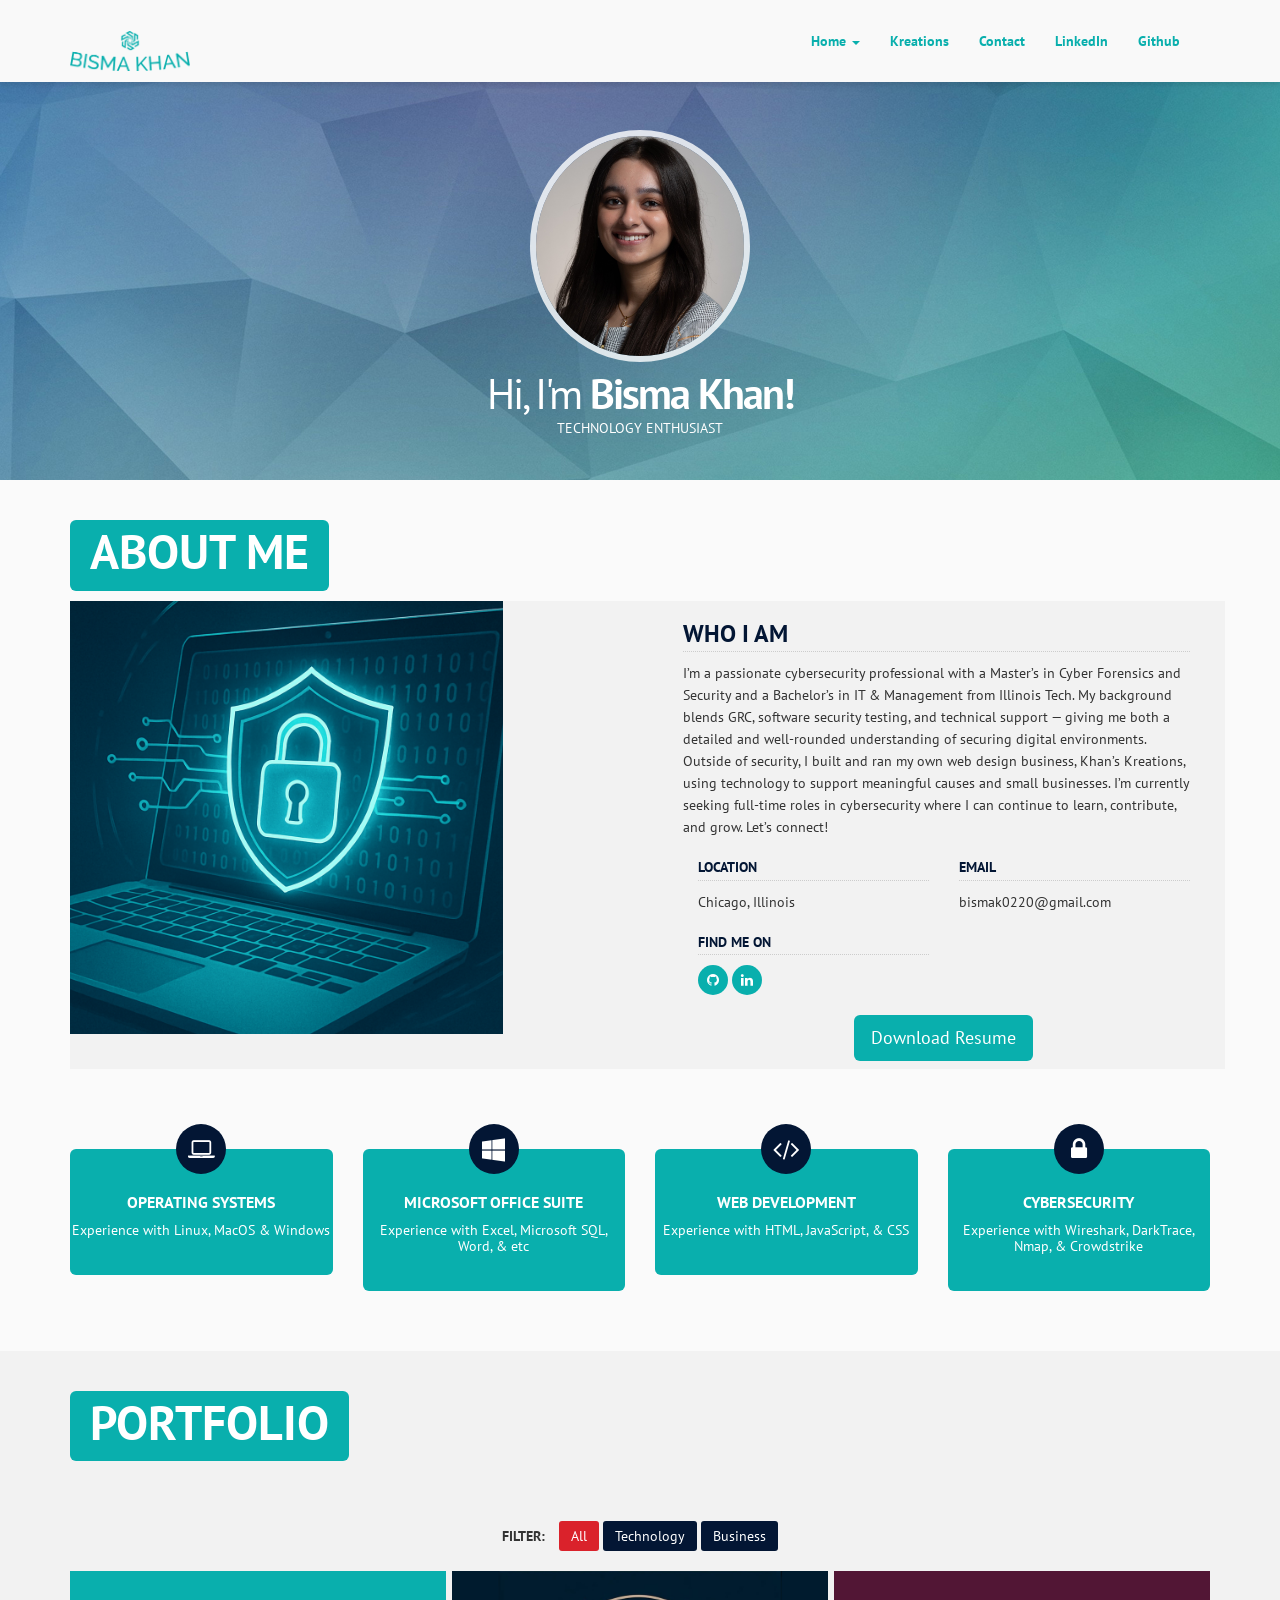
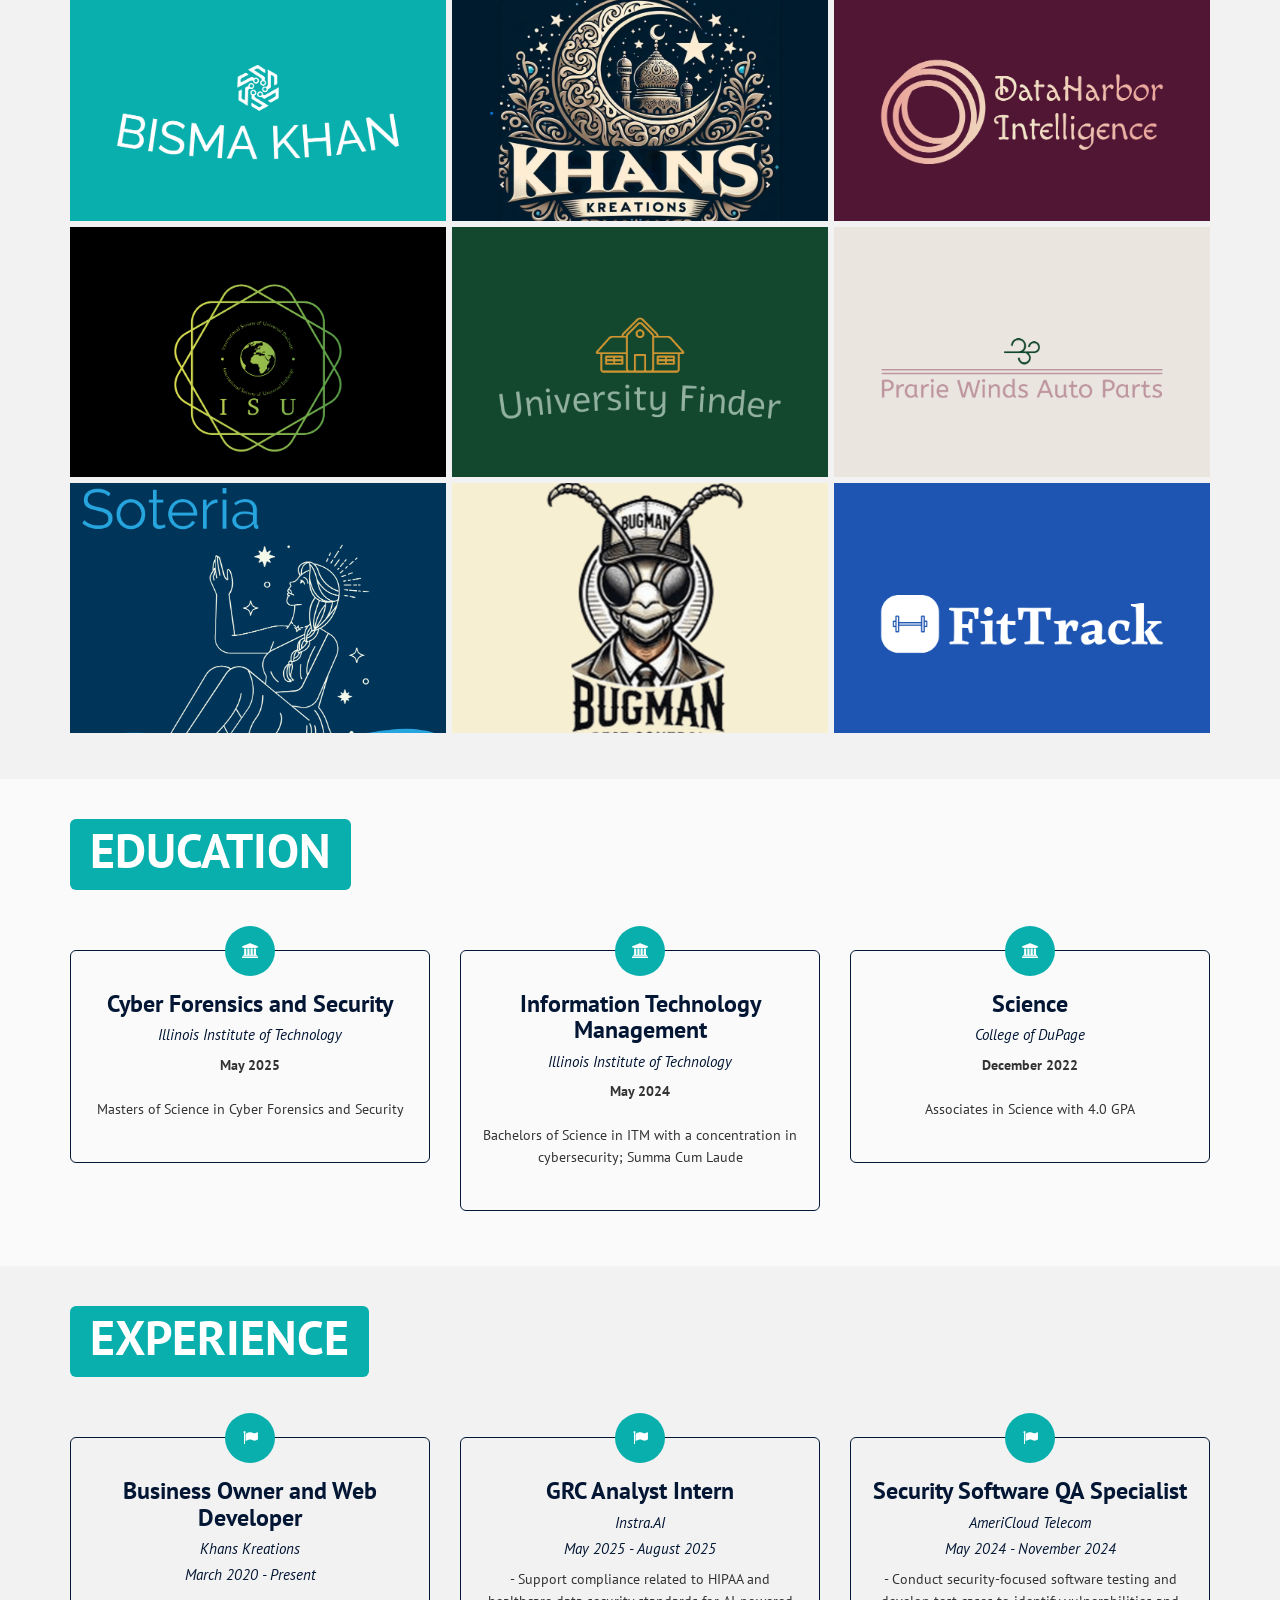
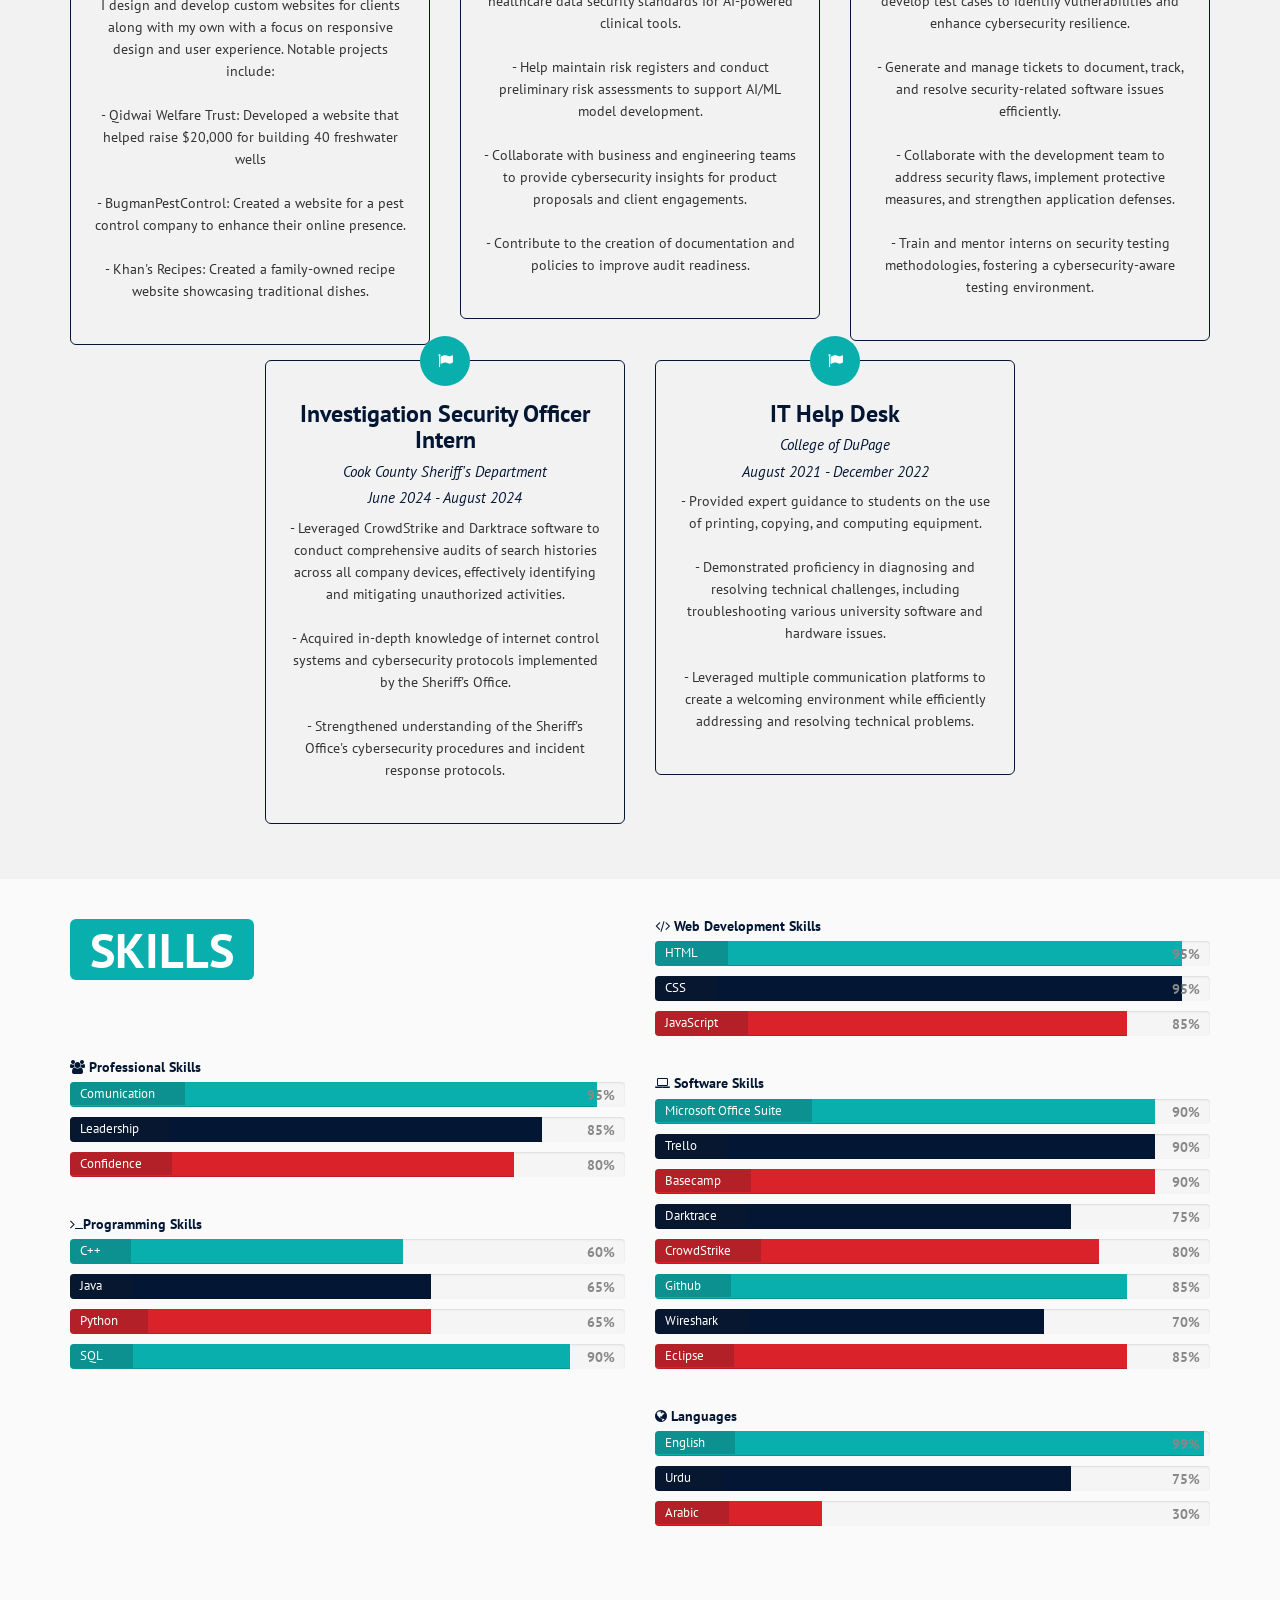
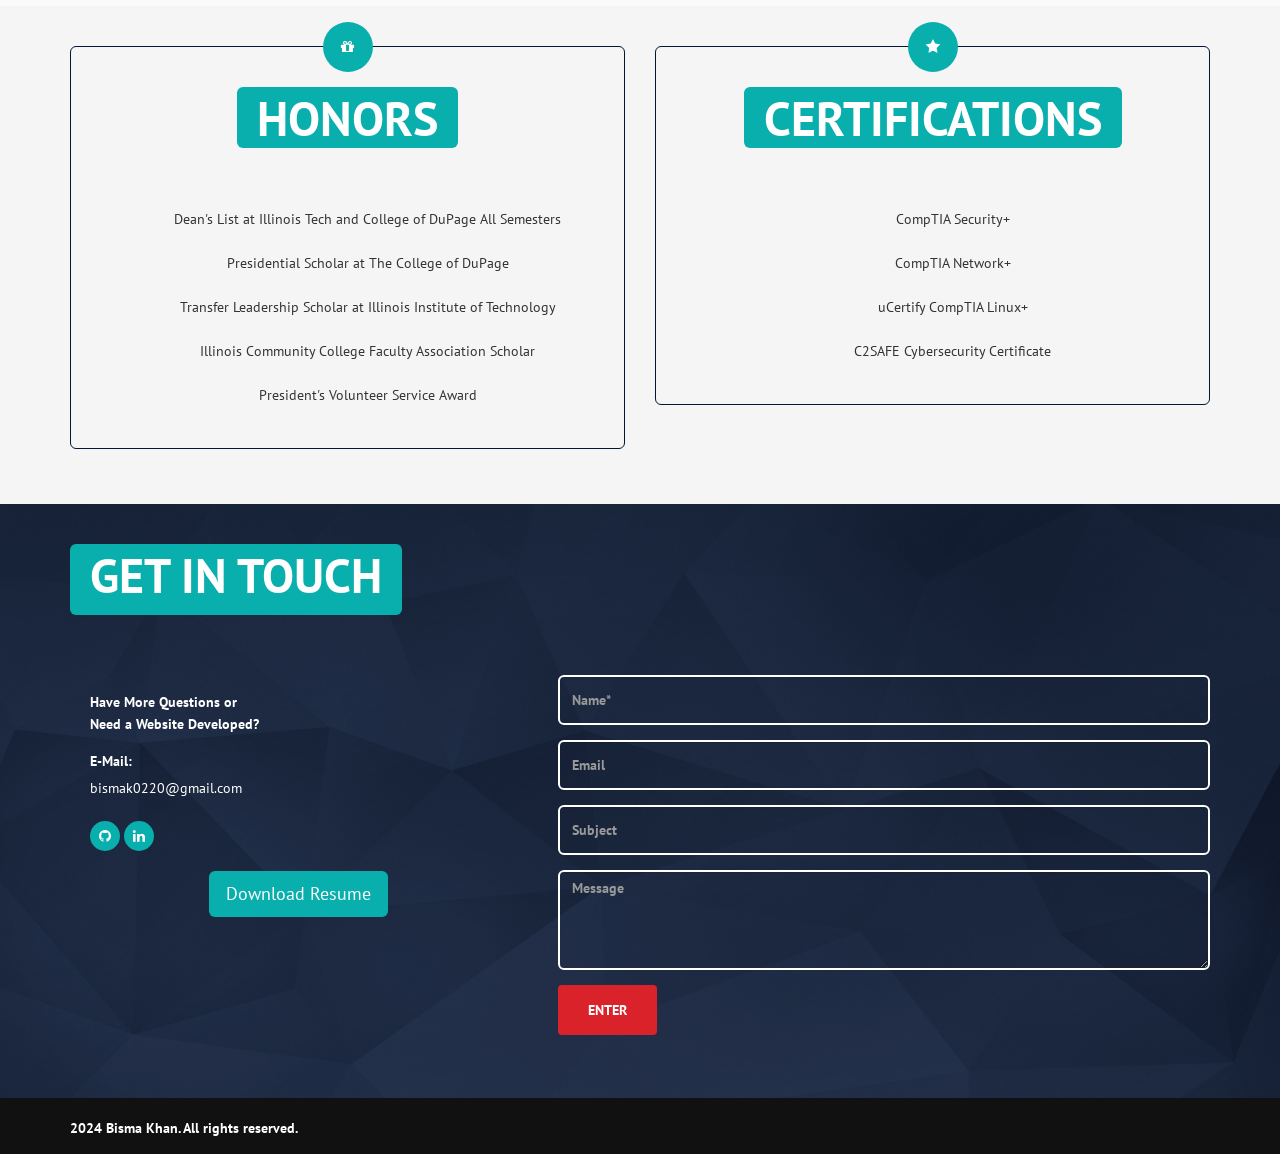
==== commit 03afa99e: "remvoing number" ====
--- a/index.html
+++ b/index.html
@@ -176,10 +176,7 @@
 						<!-- row -->
 						<div class="row">
 							<!-- col -->
-							<div class="col-sm-6">
-								<h3 class="title3">Phone</h3>
-								<p>+1 (773) 972 - 3576</p>
-							</div>
+						
 							<!-- /col -->
 							<!-- col -->
 							<div class="col-sm-6">
@@ -997,8 +994,6 @@
 						<h4 class="title4">Have More Questions or </h4>
 						<h4 class="title4">Need a Website Developed? </h4>
 						<p></p>
-						<h4 class="title4">Phone: </h4>
-						<p>+1 (773) 972 - 3576</p>
 						<h4 class="title4">E-Mail: </h4>
 						<p>bismak0220@gmail.com</p>
 						<!-- Social Icons -->
